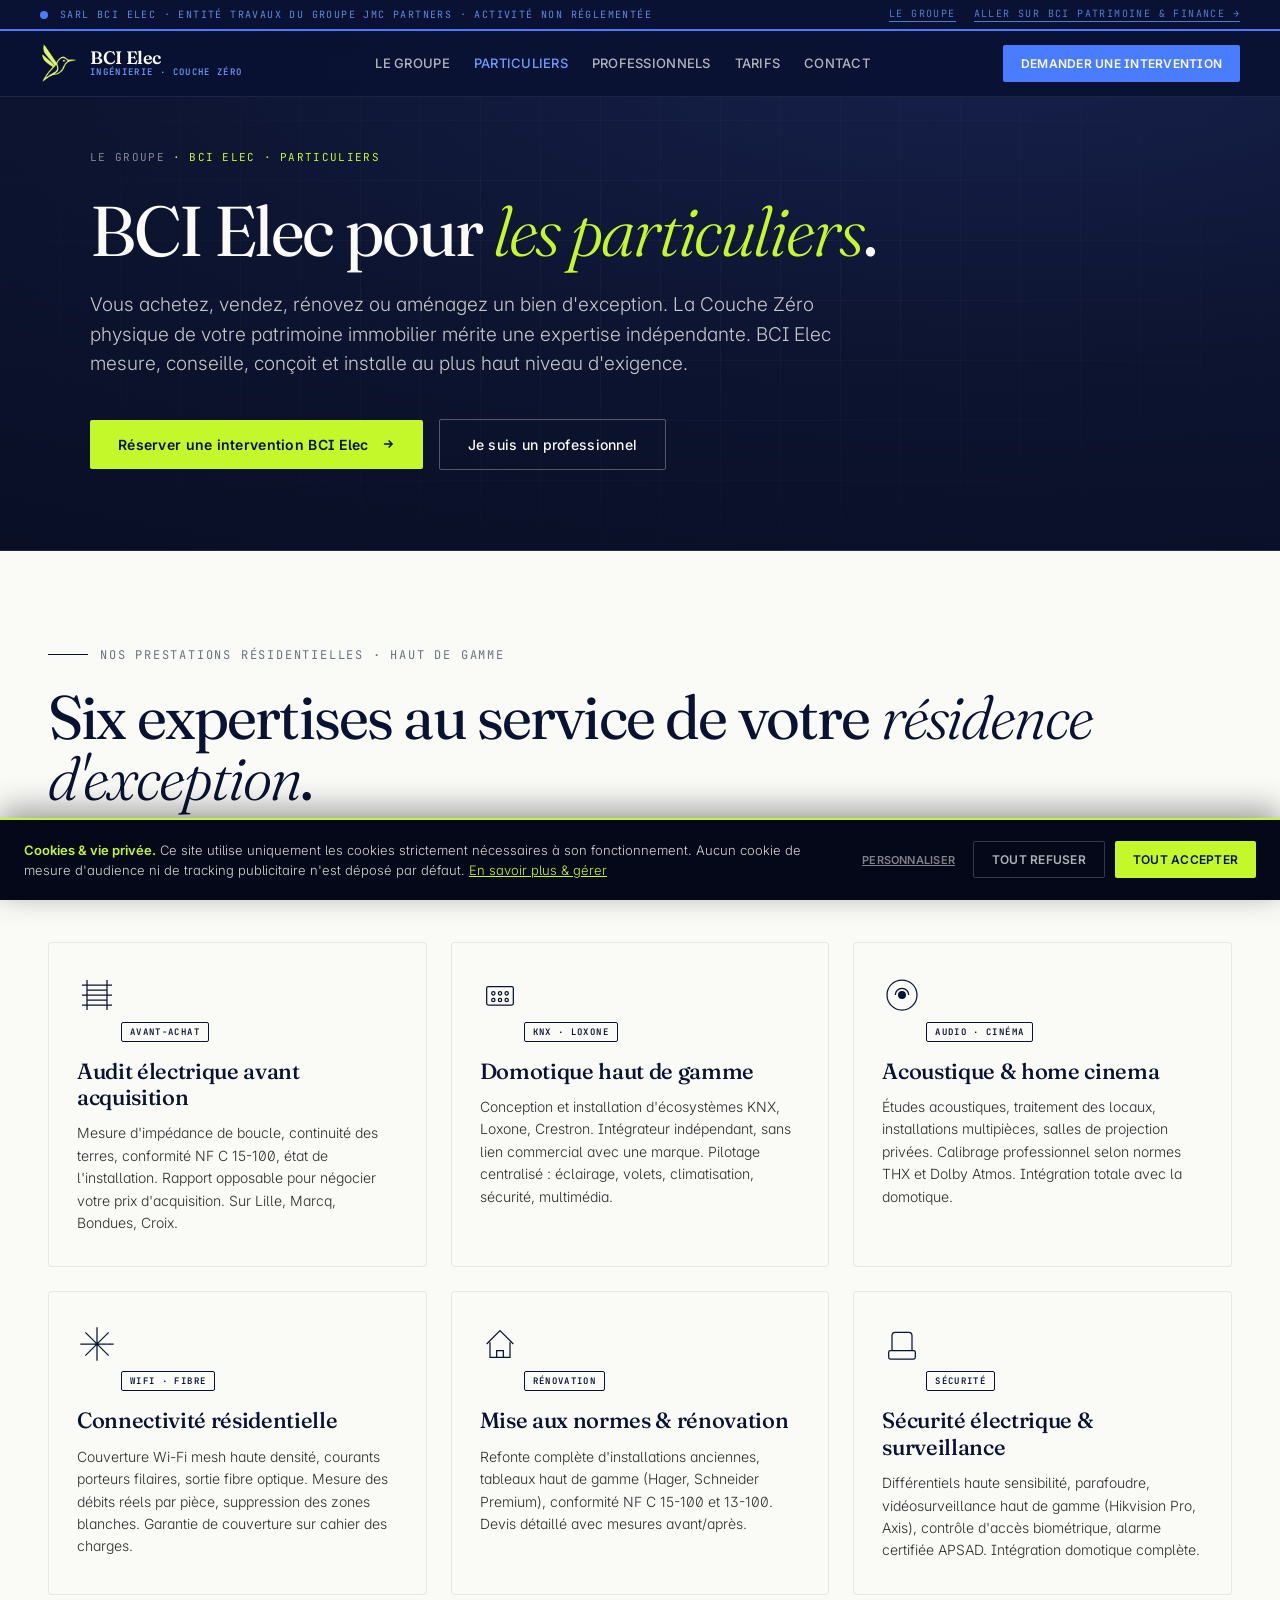
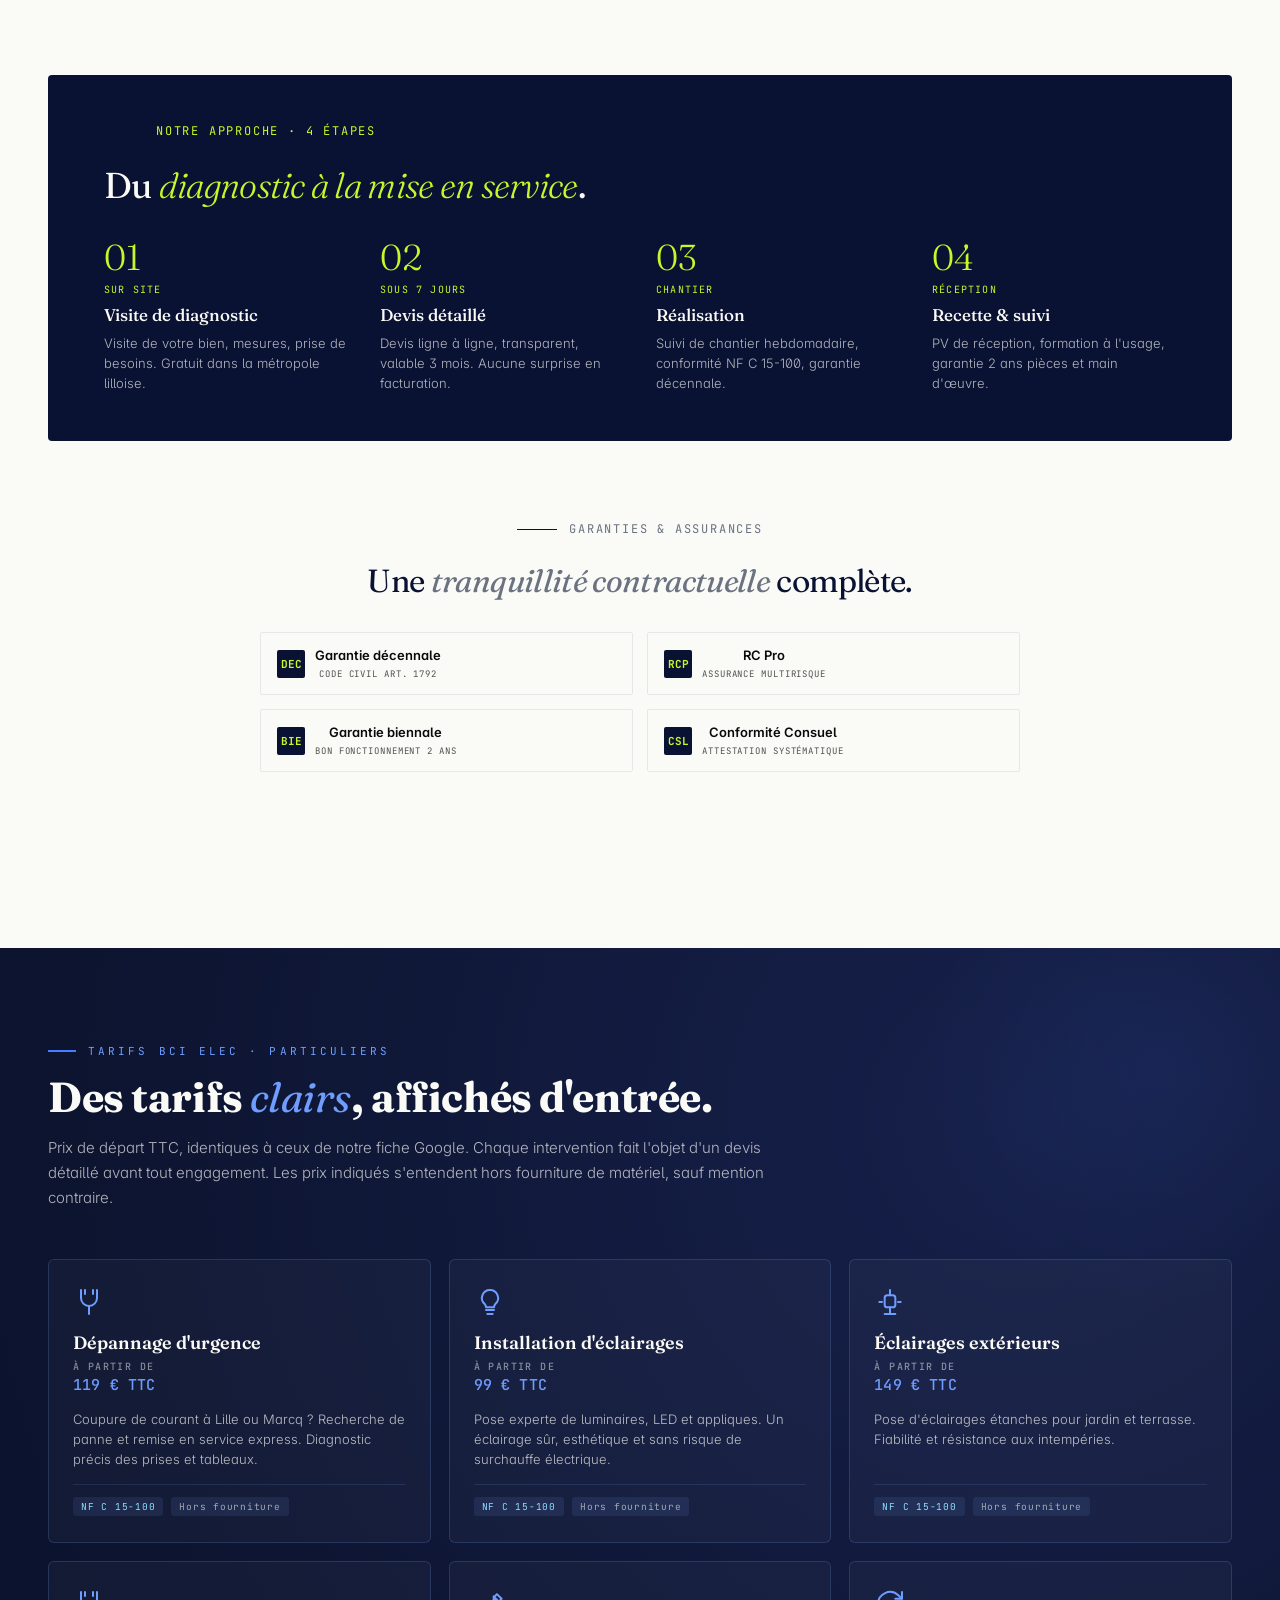
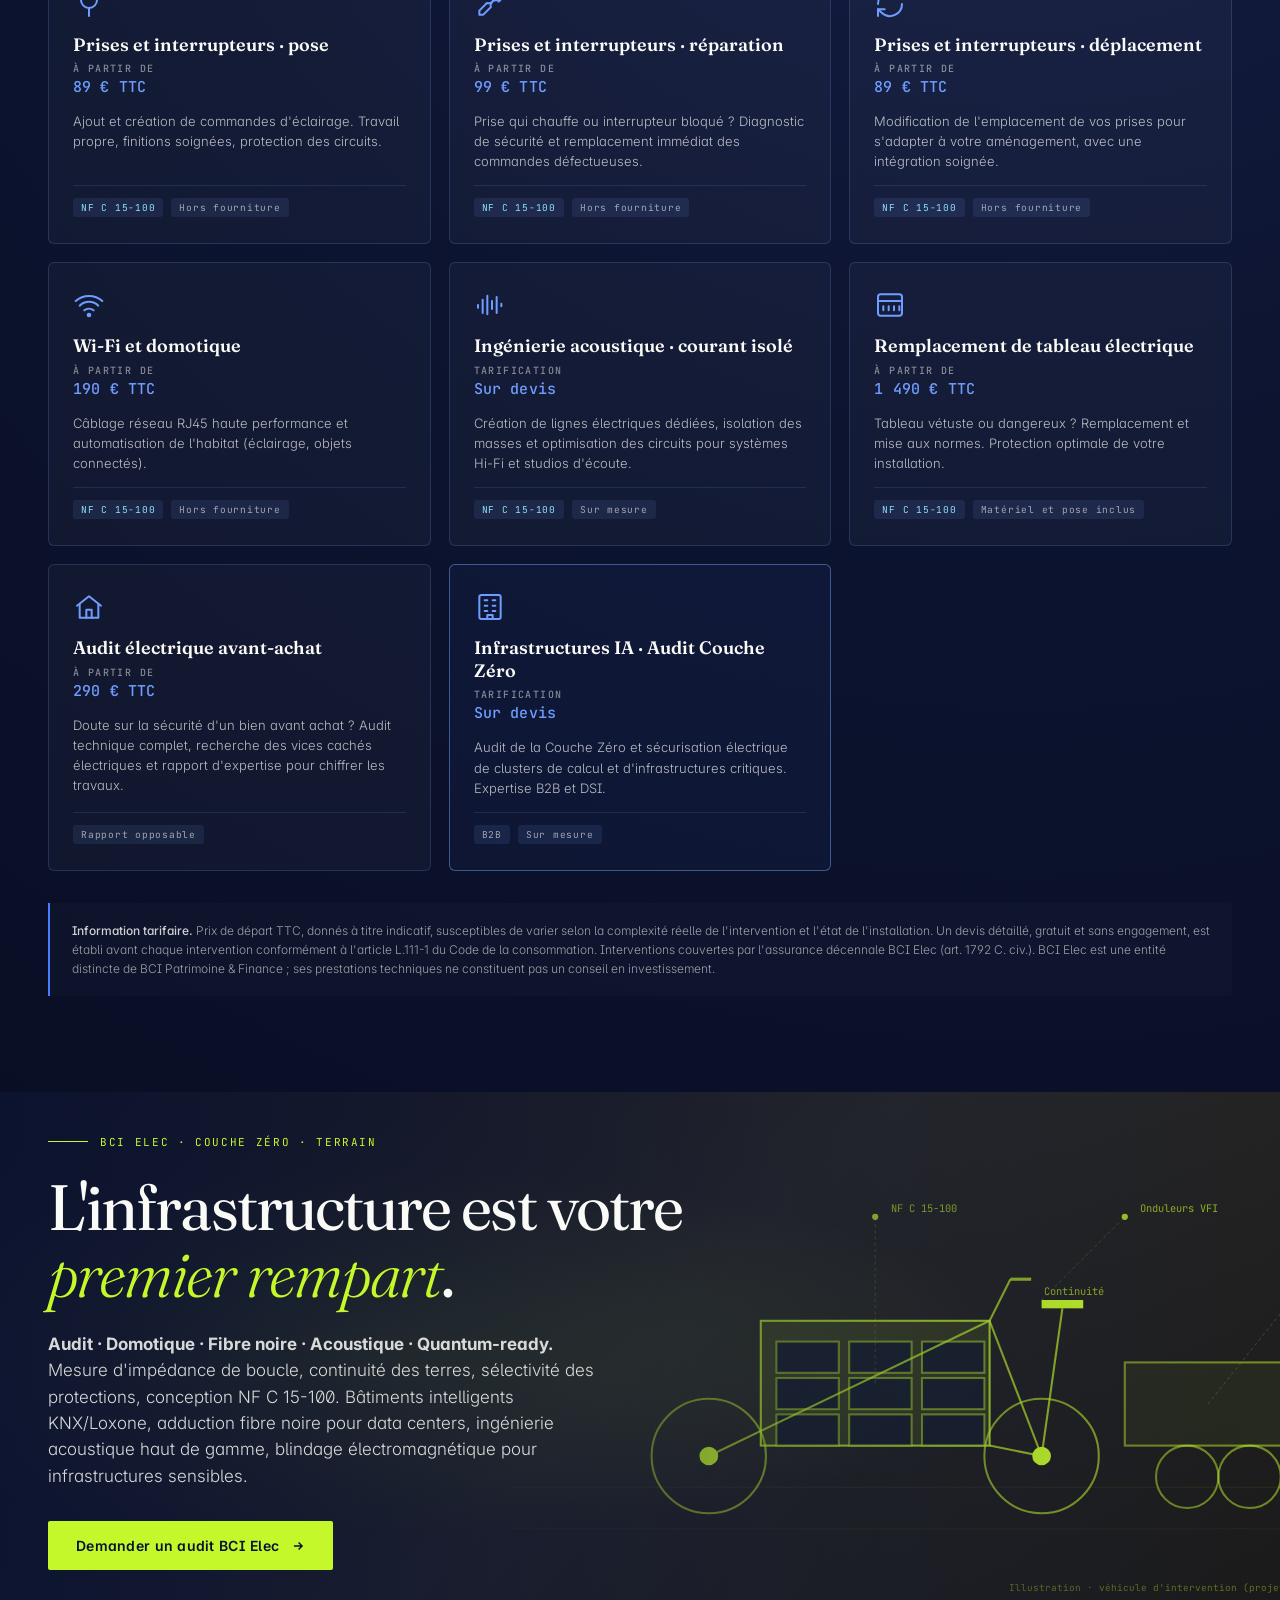
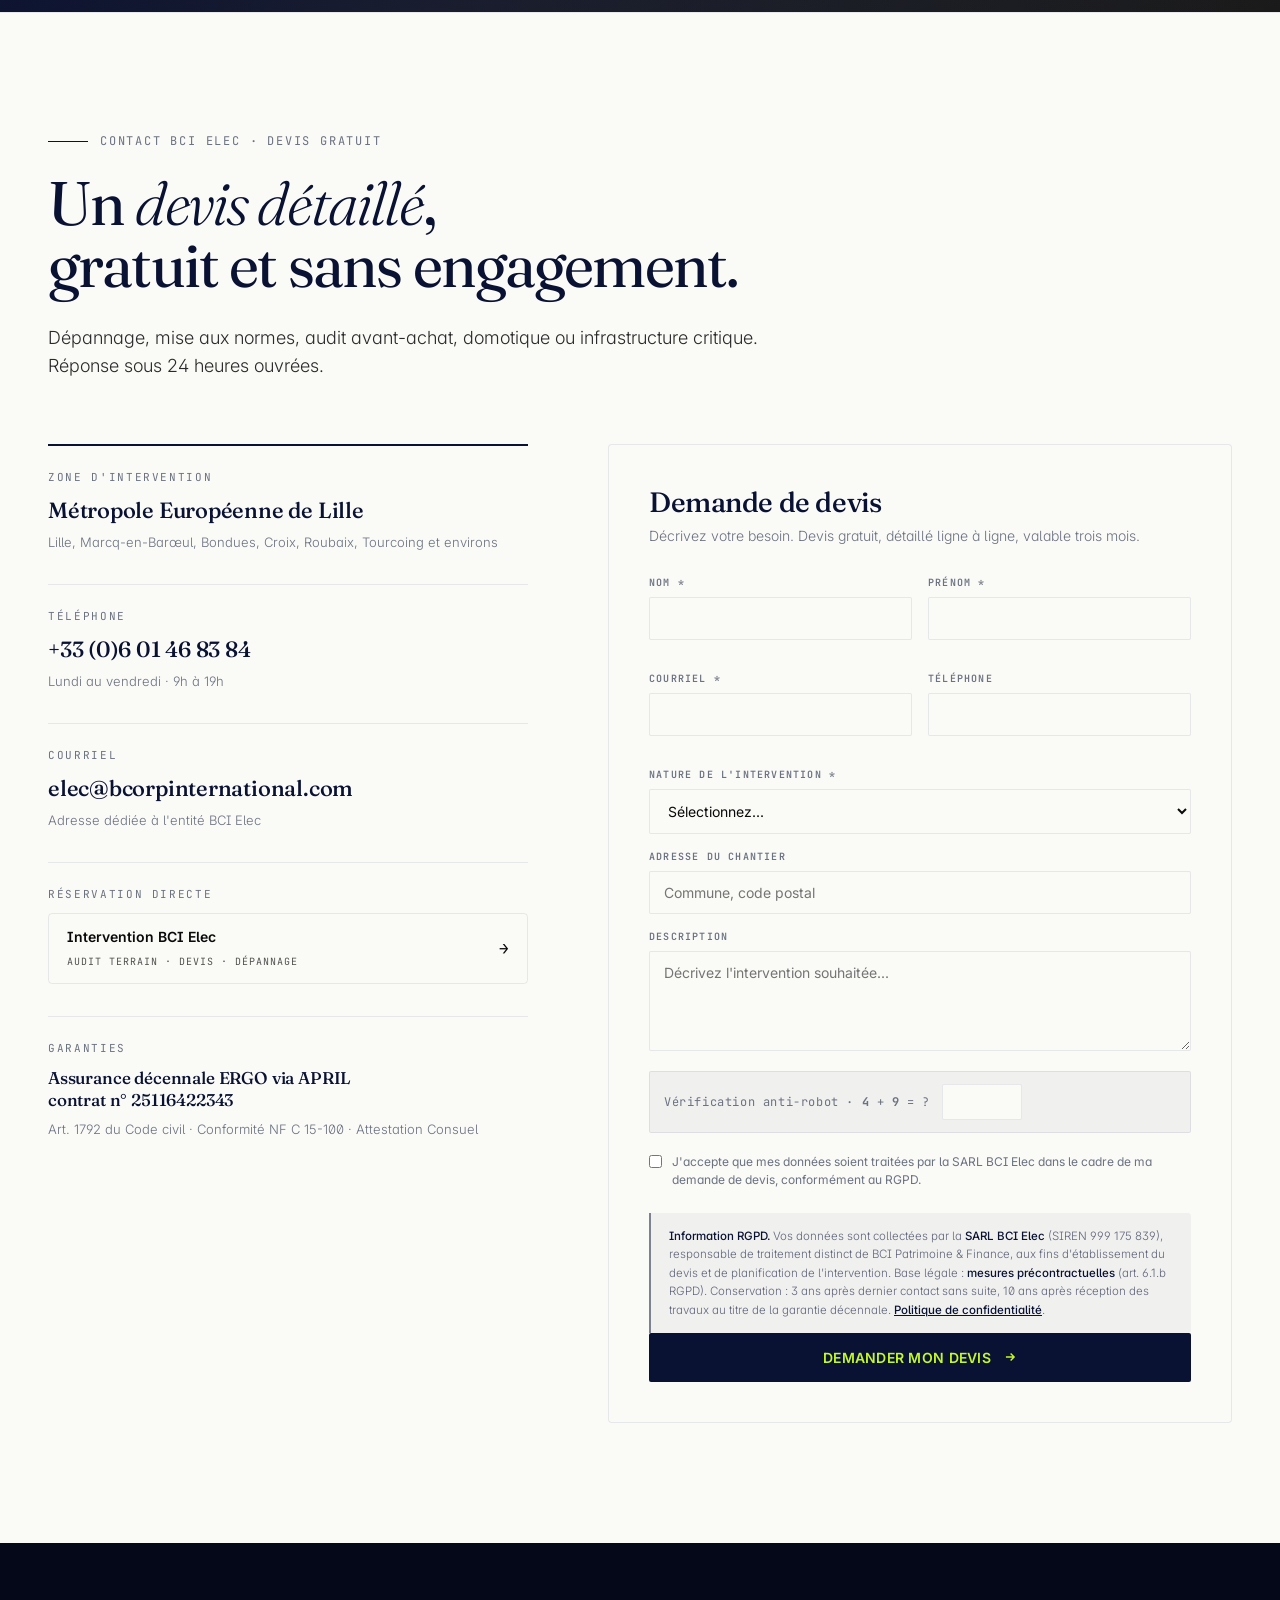
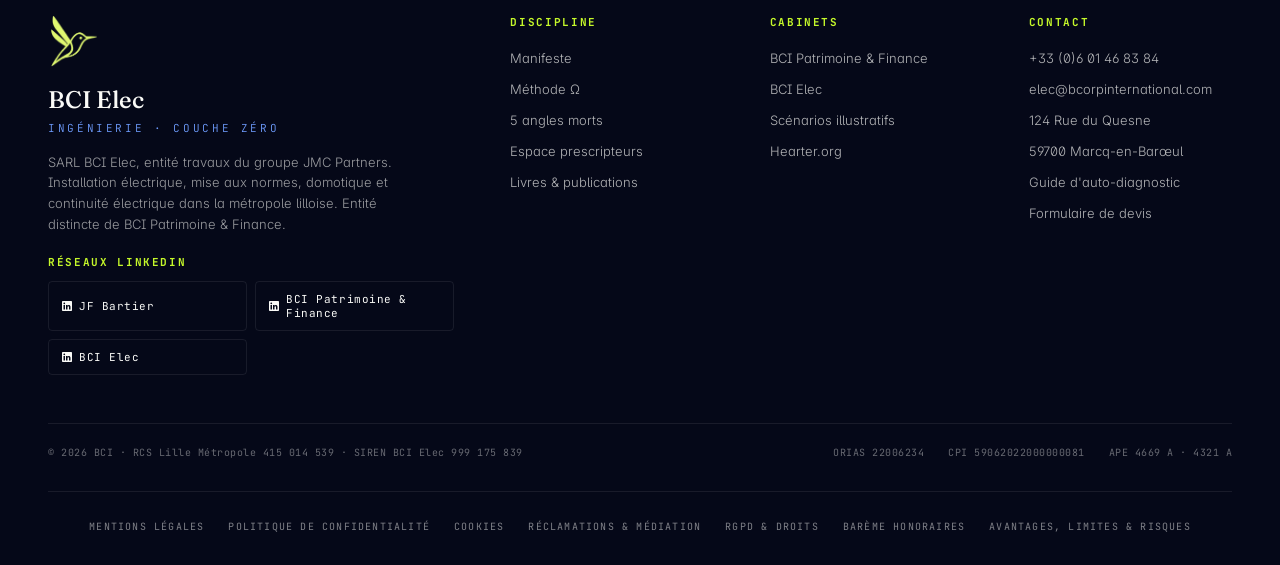
==== elec.html @ 25b09a6f "Add files via upload" ====
<!DOCTYPE html>
<html lang="fr">
<head>
<meta charset="UTF-8">
<meta name="viewport" content="width=device-width, initial-scale=1.0">
<title>BCI Elec · Électricien Lille et métropole — Audit, mise aux normes, domotique</title>
<meta name="description" content="BCI Elec, travaux d'installation électrique dans la métropole lilloise. Dépannage, mise aux normes NF C 15-100, audit avant-achat, domotique, fibre et continuité électrique. Devis gratuit, assurance décennale.">
<meta name="keywords" content="électricien Lille, électricien Marcq-en-Barœul, mise aux normes NF C 15-100, dépannage électrique, domotique KNX, audit électrique avant achat, tableau électrique">
<meta name="author" content="Jean François Bartier">
<meta name="robots" content="index, follow, max-snippet:-1, max-image-preview:large">
<meta name="geo.region" content="FR-HDF">
<meta name="geo.placename" content="Marcq-en-Barœul">
<meta name="geo.position" content="50.6669;3.0931">
<meta name="ICBM" content="50.6669, 3.0931">
<link rel="canonical" href="https://bcorpinternational.com/elec.html">
<meta property="og:type" content="website">
<meta property="og:locale" content="fr_FR">
<meta property="og:title" content="BCI Elec · Électricien Lille et métropole — Audit, mise aux normes, domotique">
<meta property="og:description" content="BCI Elec, travaux d'installation électrique dans la métropole lilloise. Dépannage, mise aux normes NF C 15-100, audit avant-achat, domotique, fibre et continuité électrique. Devis gratuit, assurance décennale.">
<meta property="og:url" content="https://bcorpinternational.com/elec.html">
<meta name="twitter:card" content="summary_large_image">
<meta name="twitter:title" content="BCI Elec · Électricien Lille et métropole — Audit, mise aux normes, domotique">
<meta name="twitter:description" content="BCI Elec, travaux d'installation électrique dans la métropole lilloise. Dépannage, mise aux normes NF C 15-100, audit avant-achat, domotique, fibre et continuité électrique. Devis gratuit, assurance décennale.">
<link rel="preconnect" href="https://fonts.googleapis.com">
<link rel="preconnect" href="https://fonts.gstatic.com" crossorigin>
<link href="https://fonts.googleapis.com/css2?family=Fraunces:opsz,wght@9..144,300;9..144,400;9..144,500;9..144,600;9..144,700;9..144,900&family=JetBrains+Mono:wght@400;500;700&family=Inter:wght@300;400;500;600;700&family=Caveat:wght@400;500;600&display=swap" rel="stylesheet">
<script type="application/ld+json">
{
  "@context": "https://schema.org",
  "@graph": [
    {
      "@type": "Electrician",
      "@id": "https://bcorpinternational.com/elec.html#organization",
      "name": "BCI Elec",
      "legalName": "BCI Elec",
      "alternateName": "BCI Elec · Ingénierie de la Couche Zéro",
      "url": "https://bcorpinternational.com/elec.html",
      "description": "Travaux d'installation électrique et ingénierie de la Couche Zéro dans la métropole lilloise. Audit Layer-0 des infrastructures physiques et électriques, mise aux normes NF C 15-100, domotique, fibre, acoustique et sécurisation des infrastructures critiques. Entité non réglementée au sens du code monétaire et financier, distincte de BCI Patrimoine & Finance.",
      "address": {
        "@type": "PostalAddress",
        "streetAddress": "124 Rue du Quesne",
        "addressLocality": "Marcq-en-Barœul",
        "postalCode": "59700",
        "addressRegion": "Hauts-de-France",
        "addressCountry": "FR"
      },
      "geo": {
        "@type": "GeoCoordinates",
        "latitude": 50.6669,
        "longitude": 3.0931
      },
      "telephone": "+33601468384",
      "email": "elec@bcorpinternational.com",
      "priceRange": "€€",
      "areaServed": {
        "@type": "AdministrativeArea",
        "name": "Lille Métropole"
      },
      "parentOrganization": {
        "@id": "https://bcorpinternational.com/#jmcpartners"
      },
      "founder": {
        "@type": "Person",
        "@id": "https://bcorpinternational.com/#person",
        "name": "Jean François Bartier",
        "url": "https://bcorpinternational.com/patrimoine.html"
      },
      "knowsAbout": [
        "Audit Layer-0 et Couche Zéro",
        "Sécurisation des infrastructures critiques",
        "Audit électrique avant acquisition",
        "Mise aux normes NF C 15-100",
        "Remplacement de tableau électrique",
        "Domotique KNX et Loxone",
        "Câblage réseau et fibre optique",
        "Ingénierie acoustique et courant isolé",
        "Continuité électrique et onduleurs",
        "Infrastructures de calcul et charges critiques"
      ],
      "identifier": [
        {
          "@type": "PropertyValue",
          "propertyID": "SIREN",
          "value": "999 175 839"
        },
        {
          "@type": "PropertyValue",
          "propertyID": "SIRET",
          "value": "999 175 839 00011"
        },
        {
          "@type": "PropertyValue",
          "propertyID": "APE",
          "value": "4321A"
        }
      ],
      "makesOffer": [
        {
          "@type": "Offer",
          "name": "Dépannage d'urgence",
          "description": "Recherche de panne et remise en service. Diagnostic des prises et tableaux.",
          "priceSpecification": {
            "@type": "PriceSpecification",
            "minPrice": 119,
            "priceCurrency": "EUR",
            "valueAddedTaxIncluded": true
          },
          "availableAtOrFrom": {
            "@id": "https://bcorpinternational.com/elec.html#organization"
          }
        },
        {
          "@type": "Offer",
          "name": "Installation d'éclairages",
          "description": "Pose de luminaires, LED et appliques.",
          "priceSpecification": {
            "@type": "PriceSpecification",
            "minPrice": 99,
            "priceCurrency": "EUR",
            "valueAddedTaxIncluded": true
          },
          "availableAtOrFrom": {
            "@id": "https://bcorpinternational.com/elec.html#organization"
          }
        },
        {
          "@type": "Offer",
          "name": "Éclairages extérieurs",
          "description": "Pose d'éclairages étanches pour jardin et terrasse.",
          "priceSpecification": {
            "@type": "PriceSpecification",
            "minPrice": 149,
            "priceCurrency": "EUR",
            "valueAddedTaxIncluded": true
          },
          "availableAtOrFrom": {
            "@id": "https://bcorpinternational.com/elec.html#organization"
          }
        },
        {
          "@type": "Offer",
          "name": "Prises et interrupteurs · pose",
          "description": "Ajout et création de commandes d'éclairage.",
          "priceSpecification": {
            "@type": "PriceSpecification",
            "minPrice": 89,
            "priceCurrency": "EUR",
            "valueAddedTaxIncluded": true
          },
          "availableAtOrFrom": {
            "@id": "https://bcorpinternational.com/elec.html#organization"
          }
        },
        {
          "@type": "Offer",
          "name": "Prises et interrupteurs · réparation",
          "description": "Diagnostic de sécurité et remplacement des commandes défectueuses.",
          "priceSpecification": {
            "@type": "PriceSpecification",
            "minPrice": 99,
            "priceCurrency": "EUR",
            "valueAddedTaxIncluded": true
          },
          "availableAtOrFrom": {
            "@id": "https://bcorpinternational.com/elec.html#organization"
          }
        },
        {
          "@type": "Offer",
          "name": "Prises et interrupteurs · déplacement",
          "description": "Modification de l'emplacement des prises.",
          "priceSpecification": {
            "@type": "PriceSpecification",
            "minPrice": 89,
            "priceCurrency": "EUR",
            "valueAddedTaxIncluded": true
          },
          "availableAtOrFrom": {
            "@id": "https://bcorpinternational.com/elec.html#organization"
          }
        },
        {
          "@type": "Offer",
          "name": "Wi-Fi et domotique",
          "description": "Câblage réseau RJ45 et automatisation de l'habitat.",
          "priceSpecification": {
            "@type": "PriceSpecification",
            "minPrice": 190,
            "priceCurrency": "EUR",
            "valueAddedTaxIncluded": true
          },
          "availableAtOrFrom": {
            "@id": "https://bcorpinternational.com/elec.html#organization"
          }
        },
        {
          "@type": "Offer",
          "name": "Remplacement de tableau électrique",
          "description": "Remplacement et mise aux normes NF C 15-100. Matériel et pose inclus.",
          "priceSpecification": {
            "@type": "PriceSpecification",
            "minPrice": 1490,
            "priceCurrency": "EUR",
            "valueAddedTaxIncluded": true
          },
          "availableAtOrFrom": {
            "@id": "https://bcorpinternational.com/elec.html#organization"
          }
        },
        {
          "@type": "Offer",
          "name": "Audit électrique avant-achat",
          "description": "Audit technique complet et rapport d'expertise chiffrant les travaux.",
          "priceSpecification": {
            "@type": "PriceSpecification",
            "minPrice": 290,
            "priceCurrency": "EUR",
            "valueAddedTaxIncluded": true
          },
          "availableAtOrFrom": {
            "@id": "https://bcorpinternational.com/elec.html#organization"
          }
        }
      ],
      "openingHoursSpecification": {
        "@type": "OpeningHoursSpecification",
        "dayOfWeek": [
          "Monday",
          "Tuesday",
          "Wednesday",
          "Thursday",
          "Friday"
        ],
        "opens": "09:00",
        "closes": "19:00"
      }
    },
    {
      "@type": "Organization",
      "@id": "https://bcorpinternational.com/#jmcpartners",
      "name": "JMC Partners",
      "legalName": "SARL JMC Partners",
      "url": "https://bcorpinternational.com/",
      "address": {
        "@type": "PostalAddress",
        "streetAddress": "124 Rue du Quesne",
        "addressLocality": "Marcq-en-Barœul",
        "postalCode": "59700",
        "addressRegion": "Hauts-de-France",
        "addressCountry": "FR"
      },
      "description": "Société holding réunissant deux entités opérationnelles juridiquement distinctes.",
      "subOrganization": [
        {
          "@id": "https://bcorpinternational.com/patrimoine.html#organization"
        },
        {
          "@id": "https://bcorpinternational.com/elec.html#organization"
        }
      ]
    }
  ]
}
</script>


<link rel="icon" type="image/png" sizes="32x32" href="[data-uri]">
<link rel="apple-touch-icon" sizes="180x180" href="[data-uri]">
<meta name="theme-color" content="#0A1233">

<link rel="stylesheet" href="bci.css">
</head>
<body>
<svg width="0" height="0" style="position: absolute;">
  <defs>
    <!-- Logo BCI · Colibri (image officielle JF Bartier embarquée) -->
    <!-- Filtres SVG pour colorier le logo dans les SVG embarqués -->
    <filter id="filterAcid" x="0%" y="0%" width="100%" height="100%">
      <feColorMatrix type="matrix" values="0 0 0 0 0.773  0 0 0 0 0.973  0 0 0 0 0.165  0 0 0 1 0"/>
    </filter>
    <filter id="filterNight" x="0%" y="0%" width="100%" height="100%">
      <feColorMatrix type="matrix" values="0 0 0 0 0.039  0 0 0 0 0.071  0 0 0 0 0.200  0 0 0 1 0"/>
    </filter>
    <filter id="filterBone" x="0%" y="0%" width="100%" height="100%">
      <feColorMatrix type="matrix" values="0 0 0 0 0.980  0 0 0 0 0.980  0 0 0 0 0.969  0 0 0 1 0"/>
    </filter>
    <!-- Symbol acid green (par défaut) -->
    <symbol id="colibri" viewBox="0 0 200 217" preserveAspectRatio="xMidYMid meet">
      <image href="[data-uri]" width="200" height="217" filter="url(#filterAcid)"/>
    </symbol>
    <!-- Symbol night blue (pour fonds clairs) -->
    <symbol id="colibri-night" viewBox="0 0 200 217" preserveAspectRatio="xMidYMid meet">
      <image href="[data-uri]" width="200" height="217" filter="url(#filterNight)"/>
    </symbol>

    <!-- Stylized portrait silhouette JFB -->
    <symbol id="jfb-silhouette" viewBox="0 0 400 500">
      <defs>
        <linearGradient id="silhGrad" x1="0%" y1="0%" x2="0%" y2="100%">
          <stop offset="0%" stop-color="#15205a"/>
          <stop offset="100%" stop-color="#0A1233"/>
        </linearGradient>
        <linearGradient id="suitGrad" x1="0%" y1="0%" x2="0%" y2="100%">
          <stop offset="0%" stop-color="#1f2855"/>
          <stop offset="100%" stop-color="#0A1233"/>
        </linearGradient>
        <radialGradient id="lightGrad" cx="40%" cy="25%">
          <stop offset="0%" stop-color="#C5F82A" stop-opacity="0.25"/>
          <stop offset="60%" stop-color="#C5F82A" stop-opacity="0.05"/>
          <stop offset="100%" stop-color="#C5F82A" stop-opacity="0"/>
        </radialGradient>
      </defs>

      <!-- Background dark -->
      <rect width="400" height="500" fill="url(#silhGrad)"/>

      <!-- Soft light from upper left -->
      <ellipse cx="160" cy="120" rx="200" ry="180" fill="url(#lightGrad)"/>

      <!-- Subtle grid lines -->
      <g stroke="#C5F82A" stroke-opacity="0.04" stroke-width="0.5">
        <line x1="0" y1="100" x2="400" y2="100"/>
        <line x1="0" y1="200" x2="400" y2="200"/>
        <line x1="0" y1="300" x2="400" y2="300"/>
        <line x1="0" y1="400" x2="400" y2="400"/>
        <line x1="100" y1="0" x2="100" y2="500"/>
        <line x1="200" y1="0" x2="200" y2="500"/>
        <line x1="300" y1="0" x2="300" y2="500"/>
      </g>

      <!-- Shoulder / jacket silhouette (suit) -->
      <path d="M 60 500 L 80 350 Q 110 310 160 305 L 160 280 Q 180 295 200 295 Q 220 295 240 280 L 240 305 Q 290 310 320 350 L 340 500 Z" fill="url(#suitGrad)"/>

      <!-- Collar/lapels detail -->
      <path d="M 160 305 L 180 380 L 200 365 L 220 380 L 240 305 L 230 305 L 215 360 L 200 350 L 185 360 L 170 305 Z" fill="#0a0a0a" opacity="0.4"/>

      <!-- Shirt collar (lighter) -->
      <path d="M 175 290 L 200 305 L 225 290 L 220 280 L 200 290 L 180 280 Z" fill="#2a3568"/>

      <!-- Head silhouette - profile 3/4 -->
      <ellipse cx="200" cy="195" rx="62" ry="80" fill="#1a2455"/>

      <!-- Face highlights (suggesting features without being literal) -->
      <path d="M 165 180 Q 175 175 200 180 Q 220 175 235 180" fill="none" stroke="#C5F82A" stroke-opacity="0.15" stroke-width="0.5"/>
      <ellipse cx="195" cy="195" rx="50" ry="65" fill="#1f2a5e" opacity="0.5"/>

      <!-- Hair top (short, professional) -->
      <path d="M 145 155 Q 165 130 200 130 Q 235 130 255 155 Q 250 145 240 140 Q 220 132 200 134 Q 180 132 160 140 Q 150 145 145 155 Z" fill="#15205a"/>

      <!-- Subtle eye line -->
      <line x1="178" y1="195" x2="188" y2="195" stroke="#C5F82A" stroke-opacity="0.2" stroke-width="0.8"/>
      <line x1="212" y1="195" x2="222" y2="195" stroke="#C5F82A" stroke-opacity="0.2" stroke-width="0.8"/>

      <!-- Light edge on the silhouette (right side accent) -->
      <path d="M 262 175 Q 265 200 258 235 Q 252 265 245 285" fill="none" stroke="#C5F82A" stroke-opacity="0.25" stroke-width="1.5"/>
      <path d="M 320 360 Q 325 380 330 420 Q 333 460 338 495" fill="none" stroke="#C5F82A" stroke-opacity="0.15" stroke-width="1"/>

      <!-- Light edge under jaw -->
      <path d="M 175 260 Q 200 280 225 260" fill="none" stroke="#C5F82A" stroke-opacity="0.18" stroke-width="0.8"/>

      <!-- JFB monogram (subtle, bottom right) -->
      <text x="320" y="460" font-family="Caveat" font-size="32" fill="#C5F82A" fill-opacity="0.5" text-anchor="middle">JFB</text>
    </symbol>
  </defs>
</svg>

<div class="entity-topbar bar-elec">
  <span class="dot"></span>
  <span class="etb-name">SARL BCI Elec · entité travaux du groupe JMC Partners · activité non réglementée</span>
  <span class="etb-links">
    <a href="index.html">Le groupe</a>
    <a href="patrimoine.html">Aller sur BCI Patrimoine &amp; Finance →</a>
  </span>
</div><nav class="nav nav-elec">
  <a class="nav-logo" href="elec.html">
    <svg class="colibri-svg" style="color: var(--acid);"><use href="#colibri"/></svg>
    <span class="nav-logo-text">
      <strong>BCI Elec</strong>
      <small class="sub-elec">Ingénierie · Couche Zéro</small>
    </span>
  </a>
  <div class="nav-links">
    <a class="nav-link" href="index.html">Le groupe</a>
    <button class="nav-link active" id="nav-elec-part" onclick="showPage('elec-part')">Particuliers</button>
    <button class="nav-link" id="nav-elec-pro" onclick="showPage('elec-pro')">Professionnels</button>
    <button class="nav-link" onclick="scrollToSection('elec-tarifs')">Tarifs</button>
    <button class="nav-link" onclick="scrollToSection('contact-elec')">Contact</button>
  </div>
  <a class="nav-cta" href="https://calendly.com/bci-elec/intervention" target="_blank" rel="noopener" style="text-decoration:none;">Demander une intervention</a>
</nav><div class="page active" id="page-elec-part">
  <section class="subpage-hero">
    <div class="subpage-hero-wrap">
      <div class="subpage-breadcrumb">
        <a href="index.html">Le groupe</a> · <span>BCI Elec</span> · <span style="color: var(--acid);">Particuliers</span>
      </div>
      <h1 class="subpage-title">BCI Elec pour <em>les particuliers</em>.</h1>
      <p class="subpage-intro">
        Vous achetez, vendez, rénovez ou aménagez un bien d'exception. La Couche Zéro physique de votre patrimoine immobilier mérite une expertise indépendante. BCI Elec mesure, conseille, conçoit et installe au plus haut niveau d'exigence.
      </p>
      <div class="hero-cta-group">
        <a href="https://calendly.com/bci-elec/intervention" target="_blank" class="btn-primary" style="text-decoration: none;">
          Réserver une intervention BCI Elec
          <svg width="14" height="14" viewBox="0 0 24 24" fill="none" stroke="currentColor" stroke-width="2.5"><path d="M5 12h14M13 6l6 6-6 6"/></svg>
        </a>
        <button class="btn-secondary" onclick="showPage('elec-pro')">Je suis un professionnel</button>
      </div>
    </div>
  </section>

  <section class="subpage-body">
    <div class="subpage-section">
      <div class="section-eyebrow">Nos prestations résidentielles · Haut de gamme</div>
      <h2 class="section-title" style="color: var(--night);">Six expertises au service de votre <em>résidence d'exception</em>.</h2>
      <p style="font-size: 17px; line-height: 1.65; max-width: 760px; color: #2a2a2a; font-weight: 300;">Le résidentiel haut de gamme ne tolère pas l'à-peu-près. Tout commence par une mesure rigoureuse et une conception sur mesure, jamais par un catalogue de fournisseur.</p>

      <div class="subpage-services-grid">
        <div class="service-card">
          <svg class="service-card-icon" viewBox="0 0 48 48" fill="none" stroke="currentColor" stroke-width="1.5"><path d="M12 6v36M36 6v36M12 18h24M12 30h24M6 12h36M6 24h36M6 36h36"/></svg>
          <span class="service-card-tag">Avant-achat</span>
          <h3 class="service-card-title">Audit électrique avant acquisition</h3>
          <p class="service-card-desc">Mesure d'impédance de boucle, continuité des terres, conformité NF C 15-100, état de l'installation. Rapport opposable pour négocier votre prix d'acquisition. Sur Lille, Marcq, Bondues, Croix.</p>
        </div>

        <div class="service-card">
          <svg class="service-card-icon" viewBox="0 0 48 48" fill="none" stroke="currentColor" stroke-width="1.5"><rect x="8" y="14" width="32" height="22" rx="2"/><circle cx="16" cy="22" r="2"/><circle cx="24" cy="22" r="2"/><circle cx="32" cy="22" r="2"/><circle cx="16" cy="30" r="2"/><circle cx="24" cy="30" r="2"/><circle cx="32" cy="30" r="2"/></svg>
          <span class="service-card-tag">KNX · Loxone</span>
          <h3 class="service-card-title">Domotique haut de gamme</h3>
          <p class="service-card-desc">Conception et installation d'écosystèmes KNX, Loxone, Crestron. Intégrateur indépendant, sans lien commercial avec une marque. Pilotage centralisé : éclairage, volets, climatisation, sécurité, multimédia.</p>
        </div>

        <div class="service-card">
          <svg class="service-card-icon" viewBox="0 0 48 48" fill="none" stroke="currentColor" stroke-width="1.5"><circle cx="24" cy="24" r="18"/><path d="M16 24a8 8 0 0 1 16 0"/><circle cx="24" cy="24" r="4" fill="currentColor"/></svg>
          <span class="service-card-tag">Audio · Cinéma</span>
          <h3 class="service-card-title">Acoustique &amp; home cinema</h3>
          <p class="service-card-desc">Études acoustiques, traitement des locaux, installations multipièces, salles de projection privées. Calibrage professionnel selon normes THX et Dolby Atmos. Intégration totale avec la domotique.</p>
        </div>

        <div class="service-card">
          <svg class="service-card-icon" viewBox="0 0 48 48" fill="none" stroke="currentColor" stroke-width="1.5"><path d="M24 4v40M4 24h40M10 10l28 28M38 10L10 38"/></svg>
          <span class="service-card-tag">Wifi · Fibre</span>
          <h3 class="service-card-title">Connectivité résidentielle</h3>
          <p class="service-card-desc">Couverture Wi-Fi mesh haute densité, courants porteurs filaires, sortie fibre optique. Mesure des débits réels par pièce, suppression des zones blanches. Garantie de couverture sur cahier des charges.</p>
        </div>

        <div class="service-card">
          <svg class="service-card-icon" viewBox="0 0 48 48" fill="none" stroke="currentColor" stroke-width="1.5"><path d="M8 24l16-16 16 16M12 22v18h24V22"/><path d="M20 40v-8h8v8"/></svg>
          <span class="service-card-tag">Rénovation</span>
          <h3 class="service-card-title">Mise aux normes &amp; rénovation</h3>
          <p class="service-card-desc">Refonte complète d'installations anciennes, tableaux haut de gamme (Hager, Schneider Premium), conformité NF C 15-100 et 13-100. Devis détaillé avec mesures avant/après.</p>
        </div>

        <div class="service-card">
          <svg class="service-card-icon" viewBox="0 0 48 48" fill="none" stroke="currentColor" stroke-width="1.5"><path d="M12 32V14a4 4 0 0 1 4-4h16a4 4 0 0 1 4 4v18"/><rect x="8" y="32" width="32" height="10" rx="2"/></svg>
          <span class="service-card-tag">Sécurité</span>
          <h3 class="service-card-title">Sécurité électrique &amp; surveillance</h3>
          <p class="service-card-desc">Différentiels haute sensibilité, parafoudre, vidéosurveillance haut de gamme (Hikvision Pro, Axis), contrôle d'accès biométrique, alarme certifiée APSAD. Intégration domotique complète.</p>
        </div>
      </div>
    </div>

    <div class="subpage-section">
      <div style="background: var(--night); color: var(--bone); padding: 48px 56px; border-radius: 4px;">
        <div class="section-eyebrow" style="color: var(--acid);">Notre approche · 4 étapes</div>
        <h2 style="font-family: var(--font-display); font-size: 36px; font-weight: 400; margin: 20px 0 32px; color: var(--bone); letter-spacing: -0.02em;">Du <em style="color: var(--acid); font-weight: 300;">diagnostic à la mise en service</em>.</h2>
        <div style="display: grid; grid-template-columns: repeat(4, 1fr); gap: 32px;">
          <div>
            <div style="font-family: var(--font-display); font-size: 36px; color: var(--acid); font-weight: 300; line-height: 1;">01</div>
            <div style="font-family: var(--font-mono); font-size: 10px; letter-spacing: 0.12em; color: var(--acid); margin: 8px 0; text-transform: uppercase;">Sur site</div>
            <h4 style="font-family: var(--font-display); font-size: 17px; margin-bottom: 8px; font-weight: 500;">Visite de diagnostic</h4>
            <p style="font-size: 13px; line-height: 1.55; color: rgba(250,250,247,0.7); font-weight: 300;">Visite de votre bien, mesures, prise de besoins. Gratuit dans la métropole lilloise.</p>
          </div>
          <div>
            <div style="font-family: var(--font-display); font-size: 36px; color: var(--acid); font-weight: 300; line-height: 1;">02</div>
            <div style="font-family: var(--font-mono); font-size: 10px; letter-spacing: 0.12em; color: var(--acid); margin: 8px 0; text-transform: uppercase;">Sous 7 jours</div>
            <h4 style="font-family: var(--font-display); font-size: 17px; margin-bottom: 8px; font-weight: 500;">Devis détaillé</h4>
            <p style="font-size: 13px; line-height: 1.55; color: rgba(250,250,247,0.7); font-weight: 300;">Devis ligne à ligne, transparent, valable 3 mois. Aucune surprise en facturation.</p>
          </div>
          <div>
            <div style="font-family: var(--font-display); font-size: 36px; color: var(--acid); font-weight: 300; line-height: 1;">03</div>
            <div style="font-family: var(--font-mono); font-size: 10px; letter-spacing: 0.12em; color: var(--acid); margin: 8px 0; text-transform: uppercase;">Chantier</div>
            <h4 style="font-family: var(--font-display); font-size: 17px; margin-bottom: 8px; font-weight: 500;">Réalisation</h4>
            <p style="font-size: 13px; line-height: 1.55; color: rgba(250,250,247,0.7); font-weight: 300;">Suivi de chantier hebdomadaire, conformité NF C 15-100, garantie décennale.</p>
          </div>
          <div>
            <div style="font-family: var(--font-display); font-size: 36px; color: var(--acid); font-weight: 300; line-height: 1;">04</div>
            <div style="font-family: var(--font-mono); font-size: 10px; letter-spacing: 0.12em; color: var(--acid); margin: 8px 0; text-transform: uppercase;">Réception</div>
            <h4 style="font-family: var(--font-display); font-size: 17px; margin-bottom: 8px; font-weight: 500;">Recette &amp; suivi</h4>
            <p style="font-size: 13px; line-height: 1.55; color: rgba(250,250,247,0.7); font-weight: 300;">PV de réception, formation à l'usage, garantie 2 ans pièces et main d'œuvre.</p>
          </div>
        </div>
      </div>
    </div>

    <div class="subpage-section" style="text-align: center; max-width: 760px;">
      <div class="section-eyebrow" style="justify-content: center;">Garanties &amp; assurances</div>
      <h2 style="font-family: var(--font-display); font-size: 32px; font-weight: 400; color: var(--night); margin-bottom: 24px; letter-spacing: -0.02em;">Une <em style="font-style: italic; color: var(--ash);">tranquillité contractuelle</em> complète.</h2>
      <div style="display: grid; grid-template-columns: repeat(2, 1fr); gap: 14px; margin-top: 32px;">
        <div class="patrim-cred">
          <div class="patrim-cred-mark">DEC</div>
          <div class="patrim-cred-text"><strong>Garantie décennale</strong><span>Code civil art. 1792</span></div>
        </div>
        <div class="patrim-cred">
          <div class="patrim-cred-mark">RCP</div>
          <div class="patrim-cred-text"><strong>RC Pro</strong><span>Assurance multirisque</span></div>
        </div>
        <div class="patrim-cred">
          <div class="patrim-cred-mark">BIE</div>
          <div class="patrim-cred-text"><strong>Garantie biennale</strong><span>Bon fonctionnement 2 ans</span></div>
        </div>
        <div class="patrim-cred">
          <div class="patrim-cred-mark">CSL</div>
          <div class="patrim-cred-text"><strong>Conformité Consuel</strong><span>Attestation systématique</span></div>
        </div>
      </div>
    </div>
  </section>

  <!-- GRILLE TARIFAIRE BCI ELEC (bleu nuit · identité entité) -->
  <section class="elec-pricing" id="elec-tarifs">
    <div class="elec-pricing-wrap">
      <div class="elec-pricing-head">
        <div class="elec-pricing-eyebrow">Tarifs BCI Elec · Particuliers</div>
        <h2 class="elec-pricing-title">Des tarifs <em>clairs</em>, affichés d'entrée.</h2>
        <p class="elec-pricing-intro">Prix de départ TTC, identiques à ceux de notre fiche Google. Chaque intervention fait l'objet d'un devis détaillé avant tout engagement. Les prix indiqués s'entendent hors fourniture de matériel, sauf mention contraire.</p>
      </div>
      <div class="elec-pricing-grid">
        <div class="price-card">
          <svg class="price-card-icon" viewBox="0 0 24 24" fill="none" stroke="currentColor" stroke-width="1.5" stroke-linecap="round" stroke-linejoin="round"><path d="M6 3v6a6 6 0 0 0 12 0V3"/><path d="M9 3v3M15 3v3"/><path d="M12 15v6"/></svg>
          <div class="price-card-name">Dépannage d'urgence</div>
          <div class="price-card-price"><span class="from">À partir de</span>119 € TTC</div>
          <div class="price-card-desc">Coupure de courant à Lille ou Marcq ? Recherche de panne et remise en service express. Diagnostic précis des prises et tableaux.</div>
          <div class="price-card-meta"><span class="price-card-badge norme">NF C 15-100</span><span class="price-card-badge">Hors fourniture</span></div>
        </div>
        <div class="price-card">
          <svg class="price-card-icon" viewBox="0 0 24 24" fill="none" stroke="currentColor" stroke-width="1.5" stroke-linecap="round" stroke-linejoin="round"><path d="M9 18h6"/><path d="M10 21h4"/><path d="M12 3a6 6 0 0 0-4 10.5c.7.8 1 1.6 1 2.5h6c0-.9.3-1.7 1-2.5A6 6 0 0 0 12 3z"/></svg>
          <div class="price-card-name">Installation d'éclairages</div>
          <div class="price-card-price"><span class="from">À partir de</span>99 € TTC</div>
          <div class="price-card-desc">Pose experte de luminaires, LED et appliques. Un éclairage sûr, esthétique et sans risque de surchauffe électrique.</div>
          <div class="price-card-meta"><span class="price-card-badge norme">NF C 15-100</span><span class="price-card-badge">Hors fourniture</span></div>
        </div>
        <div class="price-card">
          <svg class="price-card-icon" viewBox="0 0 24 24" fill="none" stroke="currentColor" stroke-width="1.5" stroke-linecap="round" stroke-linejoin="round"><path d="M12 3v4"/><path d="M8 21h8"/><rect x="8" y="7" width="8" height="9" rx="2"/><path d="M12 16v5"/><path d="M4 12h2M18 12h2"/></svg>
          <div class="price-card-name">Éclairages extérieurs</div>
          <div class="price-card-price"><span class="from">À partir de</span>149 € TTC</div>
          <div class="price-card-desc">Pose d'éclairages étanches pour jardin et terrasse. Fiabilité et résistance aux intempéries.</div>
          <div class="price-card-meta"><span class="price-card-badge norme">NF C 15-100</span><span class="price-card-badge">Hors fourniture</span></div>
        </div>
        <div class="price-card">
          <svg class="price-card-icon" viewBox="0 0 24 24" fill="none" stroke="currentColor" stroke-width="1.5" stroke-linecap="round" stroke-linejoin="round"><path d="M6 3v6a6 6 0 0 0 12 0V3"/><path d="M9 3v3M15 3v3"/><path d="M12 15v6"/></svg>
          <div class="price-card-name">Prises et interrupteurs · pose</div>
          <div class="price-card-price"><span class="from">À partir de</span>89 € TTC</div>
          <div class="price-card-desc">Ajout et création de commandes d'éclairage. Travail propre, finitions soignées, protection des circuits.</div>
          <div class="price-card-meta"><span class="price-card-badge norme">NF C 15-100</span><span class="price-card-badge">Hors fourniture</span></div>
        </div>
        <div class="price-card">
          <svg class="price-card-icon" viewBox="0 0 24 24" fill="none" stroke="currentColor" stroke-width="1.5" stroke-linecap="round" stroke-linejoin="round"><path d="M14.7 6.3a4 4 0 0 1-5 5L4 17v3h3l5.7-5.7a4 4 0 0 1 5-5l-2.6-2.6 2.1-2.1 3.5 3.5-2.1 2.1z"/></svg>
          <div class="price-card-name">Prises et interrupteurs · réparation</div>
          <div class="price-card-price"><span class="from">À partir de</span>99 € TTC</div>
          <div class="price-card-desc">Prise qui chauffe ou interrupteur bloqué ? Diagnostic de sécurité et remplacement immédiat des commandes défectueuses.</div>
          <div class="price-card-meta"><span class="price-card-badge norme">NF C 15-100</span><span class="price-card-badge">Hors fourniture</span></div>
        </div>
        <div class="price-card">
          <svg class="price-card-icon" viewBox="0 0 24 24" fill="none" stroke="currentColor" stroke-width="1.5" stroke-linecap="round" stroke-linejoin="round"><path d="M3 12a9 9 0 0 1 15-6.7L21 8"/><path d="M21 3v5h-5"/><path d="M21 12a9 9 0 0 1-15 6.7L3 16"/><path d="M3 21v-5h5"/></svg>
          <div class="price-card-name">Prises et interrupteurs · déplacement</div>
          <div class="price-card-price"><span class="from">À partir de</span>89 € TTC</div>
          <div class="price-card-desc">Modification de l'emplacement de vos prises pour s'adapter à votre aménagement, avec une intégration soignée.</div>
          <div class="price-card-meta"><span class="price-card-badge norme">NF C 15-100</span><span class="price-card-badge">Hors fourniture</span></div>
        </div>
        <div class="price-card">
          <svg class="price-card-icon" viewBox="0 0 24 24" fill="none" stroke="currentColor" stroke-width="1.5" stroke-linecap="round" stroke-linejoin="round"><path d="M5 12.5a10 10 0 0 1 14 0"/><path d="M8.5 16a5.5 5.5 0 0 1 7 0"/><path d="M2 9a15 15 0 0 1 20 0"/><circle cx="12" cy="19.5" r="1" fill="currentColor"/></svg>
          <div class="price-card-name">Wi-Fi et domotique</div>
          <div class="price-card-price"><span class="from">À partir de</span>190 € TTC</div>
          <div class="price-card-desc">Câblage réseau RJ45 haute performance et automatisation de l'habitat (éclairage, objets connectés).</div>
          <div class="price-card-meta"><span class="price-card-badge norme">NF C 15-100</span><span class="price-card-badge">Hors fourniture</span></div>
        </div>
        <div class="price-card">
          <svg class="price-card-icon" viewBox="0 0 24 24" fill="none" stroke="currentColor" stroke-width="1.5" stroke-linecap="round" stroke-linejoin="round"><path d="M3 12v2M6.5 8v10M10 5v14M13.5 9v6M17 6v12M20.5 11v2"/></svg>
          <div class="price-card-name">Ingénierie acoustique · courant isolé</div>
          <div class="price-card-price"><span class="from">Tarification</span>Sur devis</div>
          <div class="price-card-desc">Création de lignes électriques dédiées, isolation des masses et optimisation des circuits pour systèmes Hi-Fi et studios d'écoute.</div>
          <div class="price-card-meta"><span class="price-card-badge norme">NF C 15-100</span><span class="price-card-badge">Sur mesure</span></div>
        </div>
        <div class="price-card">
          <svg class="price-card-icon" viewBox="0 0 24 24" fill="none" stroke="currentColor" stroke-width="1.5" stroke-linecap="round" stroke-linejoin="round"><rect x="3" y="4" width="18" height="16" rx="2"/><path d="M3 9h18"/><path d="M7 13v3M11 13v3M15 13v3M19 13v3"/></svg>
          <div class="price-card-name">Remplacement de tableau électrique</div>
          <div class="price-card-price"><span class="from">À partir de</span>1 490 € TTC</div>
          <div class="price-card-desc">Tableau vétuste ou dangereux ? Remplacement et mise aux normes. Protection optimale de votre installation.</div>
          <div class="price-card-meta"><span class="price-card-badge norme">NF C 15-100</span><span class="price-card-badge">Matériel et pose inclus</span></div>
        </div>
        <div class="price-card">
          <svg class="price-card-icon" viewBox="0 0 24 24" fill="none" stroke="currentColor" stroke-width="1.5" stroke-linecap="round" stroke-linejoin="round"><path d="M3 11l9-7 9 7"/><path d="M5 10v10h14V10"/><path d="M10 20v-6h4v6"/></svg>
          <div class="price-card-name">Audit électrique avant-achat</div>
          <div class="price-card-price"><span class="from">À partir de</span>290 € TTC</div>
          <div class="price-card-desc">Doute sur la sécurité d'un bien avant achat ? Audit technique complet, recherche des vices cachés électriques et rapport d'expertise pour chiffrer les travaux.</div>
          <div class="price-card-meta"><span class="price-card-badge">Rapport opposable</span></div>
        </div>
        <div class="price-card featured">
          <svg class="price-card-icon" viewBox="0 0 24 24" fill="none" stroke="currentColor" stroke-width="1.5" stroke-linecap="round" stroke-linejoin="round"><rect x="4" y="3" width="16" height="18" rx="1.5"/><path d="M8 7h2M14 7h2M8 11h2M14 11h2M8 15h2M14 15h2"/><path d="M10 21v-3h4v3"/></svg>
          <div class="price-card-name">Infrastructures IA · Audit Couche Zéro</div>
          <div class="price-card-price"><span class="from">Tarification</span>Sur devis</div>
          <div class="price-card-desc">Audit de la Couche Zéro et sécurisation électrique de clusters de calcul et d'infrastructures critiques. Expertise B2B et DSI.</div>
          <div class="price-card-meta"><span class="price-card-badge">B2B</span><span class="price-card-badge">Sur mesure</span></div>
        </div>
      </div>
      <div class="elec-pricing-legal">
        <strong>Information tarifaire.</strong> Prix de départ TTC, donnés à titre indicatif, susceptibles de varier selon la complexité réelle de l'intervention et l'état de l'installation. Un devis détaillé, gratuit et sans engagement, est établi avant chaque intervention conformément à l'article L.111-1 du Code de la consommation. Interventions couvertes par l'assurance décennale BCI Elec (art. 1792 C. civ.). BCI Elec est une entité distincte de BCI Patrimoine &amp; Finance ; ses prestations techniques ne constituent pas un conseil en investissement.
      </div>
    </div>
  </section>

<section class="elec-banner">
  <div class="elec-banner-placeholder"></div>
  <svg class="elec-banner-svg" viewBox="0 0 800 500" preserveAspectRatio="xMidYMid slice" fill="none">
    <line x1="0" y1="380" x2="800" y2="380" stroke="rgba(197, 248, 42, 0.15)" stroke-width="0.5"/>
    <line x1="0" y1="420" x2="800" y2="420" stroke="rgba(197, 248, 42, 0.1)" stroke-width="0.5"/>
    <g stroke="#C5F82A" stroke-width="2" fill="none">
      <circle cx="220" cy="350" r="55" stroke-opacity="0.6"/>
      <circle cx="220" cy="350" r="8" fill="#C5F82A"/>
      <circle cx="540" cy="350" r="55" stroke-opacity="0.6"/>
      <circle cx="540" cy="350" r="8" fill="#C5F82A"/>
      <rect x="270" y="220" width="220" height="120" fill="rgba(197, 248, 42, 0.1)" stroke-opacity="0.8"/>
      <rect x="285" y="240" width="60" height="30" fill="rgba(10, 18, 51, 0.6)" stroke-opacity="0.5"/>
      <rect x="285" y="275" width="60" height="30" fill="rgba(10, 18, 51, 0.6)" stroke-opacity="0.5"/>
      <rect x="285" y="310" width="60" height="30" fill="rgba(10, 18, 51, 0.6)" stroke-opacity="0.5"/>
      <rect x="355" y="240" width="60" height="30" fill="rgba(10, 18, 51, 0.6)" stroke-opacity="0.5"/>
      <rect x="355" y="275" width="60" height="30" fill="rgba(10, 18, 51, 0.6)" stroke-opacity="0.5"/>
      <rect x="355" y="310" width="60" height="30" fill="rgba(10, 18, 51, 0.6)" stroke-opacity="0.5"/>
      <rect x="425" y="240" width="60" height="30" fill="rgba(10, 18, 51, 0.6)" stroke-opacity="0.5"/>
      <rect x="425" y="275" width="60" height="30" fill="rgba(10, 18, 51, 0.6)" stroke-opacity="0.5"/>
      <rect x="425" y="310" width="60" height="30" fill="rgba(10, 18, 51, 0.6)" stroke-opacity="0.5"/>
      <line x1="220" y1="350" x2="490" y2="220" stroke-opacity="0.7"/>
      <line x1="490" y1="220" x2="540" y2="350" stroke-opacity="0.7"/>
      <line x1="540" y1="350" x2="490" y2="340" stroke-opacity="0.7"/>
      <line x1="490" y1="220" x2="510" y2="180" stroke-opacity="0.7"/>
      <line x1="510" y1="180" x2="530" y2="180" stroke-opacity="0.7" stroke-width="3"/>
      <rect x="540" y="200" width="40" height="8" fill="#C5F82A" stroke="none"/>
      <line x1="560" y1="208" x2="540" y2="350" stroke-opacity="0.7"/>
      <rect x="620" y="260" width="160" height="80" fill="rgba(197, 248, 42, 0.05)" stroke-opacity="0.5"/>
      <circle cx="680" cy="370" r="30" stroke-opacity="0.5"/>
      <circle cx="740" cy="370" r="30" stroke-opacity="0.5"/>
    </g>
    <g stroke="#C5F82A" stroke-width="0.5" stroke-opacity="0.4" stroke-dasharray="3 3">
      <line x1="380" y1="280" x2="380" y2="120"/>
      <line x1="540" y1="200" x2="620" y2="120"/>
      <line x1="700" y1="300" x2="780" y2="200"/>
    </g>
    <g fill="#C5F82A" fill-opacity="0.8">
      <circle cx="380" cy="120" r="3"/>
      <circle cx="620" cy="120" r="3"/>
      <circle cx="780" cy="200" r="3"/>
    </g>
    <text x="395" y="115" font-family="JetBrains Mono" font-size="10" fill="#C5F82A" fill-opacity="0.7">NF C 15-100</text>
    <text x="635" y="115" font-family="JetBrains Mono" font-size="10" fill="#C5F82A" fill-opacity="0.7">Onduleurs VFI</text>
    <text x="600" y="195" font-family="JetBrains Mono" font-size="10" fill="#C5F82A" fill-opacity="0.7" text-anchor="end">Continuité</text>
    <text x="780" y="480" font-family="JetBrains Mono" font-size="9" fill="#C5F82A" fill-opacity="0.4" text-anchor="end">Illustration · véhicule d'intervention (projet)</text>
  </svg>
  <div class="elec-banner-content">
    <div class="elec-banner-tag">BCI Elec · Couche Zéro · Terrain</div>
    <h2 class="elec-banner-title">L'infrastructure est votre <em>premier rempart</em>.</h2>
    <p class="elec-banner-sub">
      <strong>Audit · Domotique · Fibre noire · Acoustique · Quantum-ready.</strong><br>
      Mesure d'impédance de boucle, continuité des terres, sélectivité des protections, conception NF C 15-100. Bâtiments intelligents KNX/Loxone, adduction fibre noire pour data centers, ingénierie acoustique haut de gamme, blindage électromagnétique pour infrastructures sensibles.
    </p>
    <div>
      <a href="https://calendly.com/bci-elec/intervention" target="_blank" class="btn-primary" style="text-decoration: none;">
        Demander un audit BCI Elec
        <svg width="14" height="14" viewBox="0 0 24 24" fill="none" stroke="currentColor" stroke-width="2.5"><path d="M5 12h14M13 6l6 6-6 6"/></svg>
      </a>
    </div>
  </div>
</section>

<!-- PATRIMETROLOGUE PROFILE (with stylized silhouette V4) -->
<section class="contact" id="contact-elec">
  <div class="contact-wrap">
    <div class="section-header" style="margin-bottom: 24px;">
      <div class="section-eyebrow">Contact BCI Elec · Devis gratuit</div>
      <h2 class="section-title">Un <em>devis détaillé</em>,<br>gratuit et sans engagement.</h2>
      <p class="section-intro">Dépannage, mise aux normes, audit avant-achat, domotique ou infrastructure critique. Réponse sous 24 heures ouvrées.</p>
    </div>
    <div class="contact-grid">
      <div class="contact-info">
        <div class="contact-block">
          <div class="contact-block-label">Zone d'intervention</div>
          <div class="contact-block-value">Métropole Européenne de Lille</div>
          <div class="contact-block-sub">Lille, Marcq-en-Barœul, Bondues, Croix, Roubaix, Tourcoing et environs</div>
        </div>
        <div class="contact-block">
          <div class="contact-block-label">Téléphone</div>
          <div class="contact-block-value"><a href="tel:+33601468384">+33 (0)6 01 46 83 84</a></div>
          <div class="contact-block-sub">Lundi au vendredi · 9h à 19h</div>
        </div>
        <div class="contact-block">
          <div class="contact-block-label">Courriel</div>
          <div class="contact-block-value"><a href="mailto:elec@bcorpinternational.com">elec@bcorpinternational.com</a></div>
          <div class="contact-block-sub">Adresse dédiée à l'entité BCI Elec</div>
        </div>
        <div class="contact-block">
          <div class="contact-block-label">Réservation directe</div>
          <div class="calendly-options">
            <a href="https://calendly.com/bci-elec/intervention" target="_blank" rel="noopener" class="calendly-option">
              <div class="calendly-option-text">
                <strong>Intervention BCI Elec</strong>
                <span>Audit terrain · Devis · Dépannage</span>
              </div>
              <span class="calendly-arrow">→</span>
            </a>
          </div>
        </div>
        <div class="contact-block">
          <div class="contact-block-label">Garanties</div>
          <div class="contact-block-value" style="font-size:17px;">Assurance décennale ERGO via APRIL<br>contrat n° 25116422343</div>
          <div class="contact-block-sub">Art. 1792 du Code civil · Conformité NF C 15-100 · Attestation Consuel</div>
        </div>
      </div>
      <div class="contact-form">
        <h3 class="contact-form-title">Demande de devis</h3>
        <p class="contact-form-sub">Décrivez votre besoin. Devis gratuit, détaillé ligne à ligne, valable trois mois.</p>
        <form onsubmit="event.preventDefault(); submitForm(this);" id="contactFormElec">
          <div class="form-row">
            <div class="form-group"><label class="form-label">Nom *</label><input type="text" class="form-input" name="nom" required></div>
            <div class="form-group"><label class="form-label">Prénom *</label><input type="text" class="form-input" name="prenom" required></div>
          </div>
          <div class="form-row">
            <div class="form-group"><label class="form-label">Courriel *</label><input type="email" class="form-input" name="email" required></div>
            <div class="form-group"><label class="form-label">Téléphone</label><input type="tel" class="form-input" name="telephone"></div>
          </div>
          <div class="form-group">
            <label class="form-label">Nature de l'intervention *</label>
            <select class="form-select" name="besoin" required>
              <option value="">Sélectionnez...</option>
              <option>Dépannage d'urgence</option>
              <option>Mise aux normes / remplacement de tableau</option>
              <option>Audit électrique avant-achat</option>
              <option>Éclairages intérieurs ou extérieurs</option>
              <option>Prises et interrupteurs</option>
              <option>Domotique, Wi-Fi, réseau</option>
              <option>Acoustique et courant isolé</option>
              <option>Infrastructure professionnelle / continuité</option>
              <option>Autre · à préciser</option>
            </select>
          </div>
          <div class="form-group">
            <label class="form-label">Adresse du chantier</label>
            <input type="text" class="form-input" name="adresse" placeholder="Commune, code postal">
          </div>
          <div class="form-group">
            <label class="form-label">Description</label>
            <textarea class="form-textarea" name="message" placeholder="Décrivez l'intervention souhaitée..."></textarea>
          </div>
          <div style="position:absolute; left:-9999px;" aria-hidden="true">
            <input type="text" name="website_url" tabindex="-1" autocomplete="off">
          </div>
          <div class="captcha-row" style="background: rgba(10,18,51,0.04); border: 1px solid var(--line-dark); padding: 12px 14px; border-radius: 2px; margin: 16px 0;">
            <label class="captcha-label" style="color: var(--ash); font-size: 12px;">Vérification anti-robot · <strong id="contactCaptchaQ1">5</strong> + <strong id="contactCaptchaQ2">4</strong> = ?</label>
            <input type="number" class="form-input captcha-input" name="captcha" required style="max-width: 80px; padding: 6px 10px;">
          </div>
          <div class="form-checkbox-group">
            <input type="checkbox" id="rgpdElec" name="rgpd" required>
            <label for="rgpdElec">J'accepte que mes données soient traitées par la SARL BCI Elec dans le cadre de ma demande de devis, conformément au RGPD.</label>
          </div>
          <div class="form-rgpd-note on-light">
            <strong>Information RGPD.</strong> Vos données sont collectées par la <strong>SARL BCI Elec</strong> (SIREN 999 175 839), responsable de traitement distinct de BCI Patrimoine &amp; Finance, aux fins d'établissement du devis et de planification de l'intervention. Base légale : <strong>mesures précontractuelles</strong> (art. 6.1.b RGPD). Conservation : 3 ans après dernier contact sans suite, 10 ans après réception des travaux au titre de la garantie décennale. <button type="button" class="rgpd-link" onclick="openModal('privacy')">Politique de confidentialité</button>.
          </div>
          <button type="submit" class="form-submit">
            Demander mon devis
            <svg width="14" height="14" viewBox="0 0 24 24" fill="none" stroke="currentColor" stroke-width="2.5"><path d="M5 12h14M13 6l6 6-6 6"/></svg>
          </button>
        </form>
      </div>
    </div>
  </div>
</section>

</div>
<div class="page" id="page-elec-pro">
  <section class="subpage-hero">
    <div class="subpage-hero-wrap">
      <div class="subpage-breadcrumb">
        <a href="index.html">Le groupe</a> · <span>BCI Elec</span> · <span style="color: var(--acid);">Professionnels</span>
      </div>
      <h1 class="subpage-title">BCI Elec pour les <em>professionnels</em>.</h1>
      <p class="subpage-intro">
        Dirigeants de PME, gestionnaires de family office, exploitants de sites tertiaires sensibles. Votre infrastructure électrique est un <strong style="color: var(--acid);">actif stratégique</strong>. BCI Elec sécurise cette infrastructure : continuité d'activité, prévention des pannes, conformité et durabilité de votre outil de production.
      </p>
      <div class="hero-cta-group">
        <a href="https://calendly.com/bci-elec/intervention" target="_blank" class="btn-primary" style="text-decoration: none;">
          Audit Layer-0 pour mon entreprise
          <svg width="14" height="14" viewBox="0 0 24 24" fill="none" stroke="currentColor" stroke-width="2.5"><path d="M5 12h14M13 6l6 6-6 6"/></svg>
        </a>
        <button class="btn-secondary" onclick="showPage('elec-part')">Je suis un particulier</button>
      </div>
    </div>
  </section>

  <section class="subpage-body">
    <div class="subpage-section">
      <div class="section-eyebrow">Six expertises B2B · Tertiaire &amp; sites critiques</div>
      <h2 class="section-title" style="color: var(--night);">L'<em>infrastructure</em> qui protège votre continuité d'activité.</h2>
      <p style="font-size: 17px; line-height: 1.65; max-width: 760px; color: #2a2a2a; font-weight: 300;">Une coupure de 4 heures dans un site tertiaire mal conçu peut coûter plusieurs centaines de milliers d'euros. La Patrimétrologie quantifie le risque, BCI Elec le réduit techniquement.</p>

      <div class="subpage-services-grid">
        <div class="service-card">
          <svg class="service-card-icon" viewBox="0 0 48 48" fill="none" stroke="currentColor" stroke-width="1.5"><rect x="8" y="8" width="32" height="32" rx="2"/><path d="M16 16h16M16 24h16M16 32h10"/></svg>
          <span class="service-card-tag">Cession PME</span>
          <h3 class="service-card-title">Audit Layer-0 Continuité</h3>
          <p class="service-card-desc">Quantification de la dépréciation cachée du bâti industriel ou tertiaire avant cession. Rapport opposable utilisable par votre conseil M&amp;A. Ordre de grandeur observé sur le marché : la dette technique non identifiée peut représenter une part significative du prix de cession. Chiffrage établi au cas par cas, sans engagement de résultat.</p>
        </div>

        <div class="service-card">
          <svg class="service-card-icon" viewBox="0 0 48 48" fill="none" stroke="currentColor" stroke-width="1.5"><circle cx="24" cy="24" r="4" fill="currentColor"/><circle cx="24" cy="24" r="14"/><circle cx="24" cy="24" r="22"/></svg>
          <span class="service-card-tag">Datacenter</span>
          <h3 class="service-card-title">Fibre noire &amp; adduction</h3>
          <p class="service-card-desc">Étude de raccordement opérateurs, adduction fibre noire dédiée, redondance multi-PoP. Pour data centers, salles serveurs, plateformes de trading, family offices. Conception SLA &gt; 99,99 %.</p>
        </div>

        <div class="service-card">
          <svg class="service-card-icon" viewBox="0 0 48 48" fill="none" stroke="currentColor" stroke-width="1.5"><path d="M12 36V12l24 12-24 12z"/><path d="M24 6v6M24 36v6M6 24h6M36 24h6"/></svg>
          <span class="service-card-tag">Continuité</span>
          <h3 class="service-card-title">Onduleurs &amp; redondance N+1</h3>
          <p class="service-card-desc">Conception et installation d'onduleurs VFI/VFD, groupes électrogènes avec STS, bypass redondants. Sites critiques : continuité totale en cas de coupure réseau, autonomie sur batterie + carburant.</p>
        </div>

        <div class="service-card">
          <svg class="service-card-icon" viewBox="0 0 48 48" fill="none" stroke="currentColor" stroke-width="1.5"><circle cx="24" cy="24" r="20"/><path d="M24 4v40M4 24h40"/><path d="M10 10l28 28"/></svg>
          <span class="service-card-tag">Prospective</span>
          <h3 class="service-card-title">Infrastructure quantum-ready</h3>
          <p class="service-card-desc">Préparation de l'infrastructure électrique pour les futures charges quantiques : blindage électromagnétique, alimentation ultra-stable, refroidissement cryogénique. Pour sites à très haute valeur technologique.</p>
        </div>

        <div class="service-card">
          <svg class="service-card-icon" viewBox="0 0 48 48" fill="none" stroke="currentColor" stroke-width="1.5"><rect x="6" y="14" width="36" height="20" rx="2"/><line x1="14" y1="22" x2="14" y2="26"/><line x1="22" y1="22" x2="22" y2="26"/><line x1="30" y1="22" x2="30" y2="26"/><line x1="38" y1="22" x2="38" y2="26"/></svg>
          <span class="service-card-tag">Mesures</span>
          <h3 class="service-card-title">Audit harmonique &amp; qualité</h3>
          <p class="service-card-desc">Mesure des harmoniques (THD), des creux de tension, des flickers. Diagnostic et conception de solutions correctrices (filtres actifs, batteries de condensateurs). Conformité norme EN 50160.</p>
        </div>

        <div class="service-card">
          <svg class="service-card-icon" viewBox="0 0 48 48" fill="none" stroke="currentColor" stroke-width="1.5"><path d="M12 10h24v28H12z"/><path d="M16 18h16M16 26h16M16 34h12"/></svg>
          <span class="service-card-tag">Conformité</span>
          <h3 class="service-card-title">Vérification périodique ERP/IGH</h3>
          <p class="service-card-desc">Vérifications réglementaires des installations électriques en ERP et IGH (Code du travail art. R.4226-16). Audit Q18 Apsad pour assurance, rapports opposables pour commissions de sécurité.</p>
        </div>
      </div>
    </div>

    <div class="subpage-section">
      <div style="background: var(--night-deep); color: var(--bone); padding: 56px 48px; border-radius: 4px; border-left: 4px solid var(--acid);">
        <div style="font-family: var(--font-mono); font-size: 11px; letter-spacing: 0.15em; text-transform: uppercase; color: var(--acid); margin-bottom: 20px;">Argument économique</div>
        <h3 style="font-family: var(--font-display); font-size: 32px; line-height: 1.2; font-weight: 400; margin-bottom: 28px; letter-spacing: -0.02em;">Le gain potentiel d'un audit Layer-0 sur la <em style="color: var(--acid); font-style: italic; font-weight: 300;">continuité d'un site tertiaire sensible</em>.</h3>
        <div style="display: grid; grid-template-columns: repeat(3, 1fr); gap: 32px; margin-top: 24px;">
          <div>
            <div style="font-family: var(--font-display); font-size: 48px; color: var(--acid); font-weight: 300; line-height: 1;">8 %</div>
            <div style="font-family: var(--font-mono); font-size: 10px; letter-spacing: 0.12em; color: rgba(250,250,247,0.5); text-transform: uppercase; margin: 8px 0;">Dépréciation moyenne révélée</div>
            <p style="font-size: 13px; line-height: 1.55; color: rgba(250,250,247,0.7); font-weight: 300;">Sur le bâti industriel, dette technique cachée non identifiée par les conseils traditionnels.</p>
          </div>
          <div>
            <div style="font-family: var(--font-display); font-size: 48px; color: var(--acid); font-weight: 300; line-height: 1;">~960 k€</div>
            <div style="font-family: var(--font-mono); font-size: 10px; letter-spacing: 0.12em; color: rgba(250,250,247,0.5); text-transform: uppercase; margin: 8px 0;">Renégociation potentielle</div>
            <p style="font-size: 13px; line-height: 1.55; color: rgba(250,250,247,0.7); font-weight: 300;">Différence entre prix initial et prix réajusté après audit, négocié par votre conseil M&amp;A.</p>
          </div>
          <div>
            <div style="font-family: var(--font-display); font-size: 48px; color: var(--acid); font-weight: 300; line-height: 1;">×80</div>
            <div style="font-family: var(--font-mono); font-size: 10px; letter-spacing: 0.12em; color: rgba(250,250,247,0.5); text-transform: uppercase; margin: 8px 0;">Retour sur investissement</div>
            <p style="font-size: 13px; line-height: 1.55; color: rgba(250,250,247,0.7); font-weight: 300;">Pour un audit moyen à 12 k€, ROI typique de 80 sur le prix de cession.</p>
          </div>
        </div>
        <p style="font-family: var(--font-mono); font-size: 10px; letter-spacing: 0.1em; color: rgba(250,250,247,0.4); margin-top: 24px; text-transform: uppercase;">Scénario illustratif à finalité pédagogique. Ces ordres de grandeur ne constituent ni un engagement contractuel, ni une garantie de résultat, et ne décrivent pas de missions réelles. Chaque situation fait l'objet d'un chiffrage propre.</p>
      </div>
    </div>
  </section>
</div>

<!-- ============== PAGE PRESCRIPTEURS V5 ============== -->
<!-- ============== FOOTER ============== -->
<footer class="footer">
  <div class="footer-wrap">
    <div class="footer-brand">
      <svg class="colibri-svg" style="color: var(--acid);"><use href="#colibri"/></svg>
      <h3>BCI Elec</h3>
      <p style="color: #6f9dff; font-family: var(--font-mono); font-size: 11px; letter-spacing: 0.24em; text-transform: uppercase; margin-top: -8px; margin-bottom: 14px;">Ingénierie · Couche Zéro</p>
      <p>SARL BCI Elec, entité travaux du groupe JMC Partners. Installation électrique, mise aux normes, domotique et continuité électrique dans la métropole lilloise. Entité distincte de BCI Patrimoine &amp; Finance.</p>

      <!-- LinkedIn comptes -->
      <h5 style="font-family: var(--font-mono); font-size: 11px; letter-spacing: 0.15em; text-transform: uppercase; margin-bottom: 12px; color: var(--acid);">Réseaux LinkedIn</h5>
      <div class="footer-linkedin-grid">
        <a href="https://www.linkedin.com/in/jean-francois-bartier/" target="_blank" class="footer-li-link">
          <svg viewBox="0 0 24 24" fill="currentColor"><path d="M20.5 2h-17A1.5 1.5 0 002 3.5v17A1.5 1.5 0 003.5 22h17a1.5 1.5 0 001.5-1.5v-17A1.5 1.5 0 0020.5 2zM8 19H5v-9h3zM6.5 8.25A1.75 1.75 0 118.3 6.5a1.78 1.78 0 01-1.8 1.75zM19 19h-3v-4.74c0-1.42-.6-1.93-1.38-1.93A1.74 1.74 0 0013 14.19a.66.66 0 000 .14V19h-3v-9h2.9v1.3a3.11 3.11 0 012.7-1.4c1.55 0 3.36.86 3.36 3.66z"/></svg>
          JF Bartier
        </a>
        <a href="https://www.linkedin.com/company/b-corp-international/" target="_blank" class="footer-li-link">
          <svg viewBox="0 0 24 24" fill="currentColor"><path d="M20.5 2h-17A1.5 1.5 0 002 3.5v17A1.5 1.5 0 003.5 22h17a1.5 1.5 0 001.5-1.5v-17A1.5 1.5 0 0020.5 2zM8 19H5v-9h3zM6.5 8.25A1.75 1.75 0 118.3 6.5a1.78 1.78 0 01-1.8 1.75zM19 19h-3v-4.74c0-1.42-.6-1.93-1.38-1.93A1.74 1.74 0 0013 14.19a.66.66 0 000 .14V19h-3v-9h2.9v1.3a3.11 3.11 0 012.7-1.4c1.55 0 3.36.86 3.36 3.66z"/></svg>
          BCI Patrimoine &amp; Finance
        </a>
        <a href="https://www.linkedin.com/company/bci-elec/" target="_blank" class="footer-li-link">
          <svg viewBox="0 0 24 24" fill="currentColor"><path d="M20.5 2h-17A1.5 1.5 0 002 3.5v17A1.5 1.5 0 003.5 22h17a1.5 1.5 0 001.5-1.5v-17A1.5 1.5 0 0020.5 2zM8 19H5v-9h3zM6.5 8.25A1.75 1.75 0 118.3 6.5a1.78 1.78 0 01-1.8 1.75zM19 19h-3v-4.74c0-1.42-.6-1.93-1.38-1.93A1.74 1.74 0 0013 14.19a.66.66 0 000 .14V19h-3v-9h2.9v1.3a3.11 3.11 0 012.7-1.4c1.55 0 3.36.86 3.36 3.66z"/></svg>
          BCI Elec
        </a>

      </div>
    </div>

    <div class="footer-col">
      <h5>Discipline</h5>
      <ul>
        <li><a href="patrimoine.html#patrim">Manifeste</a></li>
        <li><a href="patrimoine.html#patrim">Méthode Ω</a></li>
        <li><a href="patrimoine.html#patrim">5 angles morts</a></li>
        <li><a href="patrimoine.html#prescript">Espace prescripteurs</a></li>
        <li><a href="patrimoine.html#boutique">Livres &amp; publications</a></li>
      </ul>
    </div>
    <div class="footer-col">
      <h5>Cabinets</h5>
      <ul>
        <li><a href="patrimoine.html">BCI Patrimoine &amp; Finance</a></li>
        <li><a href="elec.html">BCI Elec</a></li>
        <li><a href="patrimoine.html#cases">Scénarios illustratifs</a></li>
        <li><a href="https://hearter.org" target="_blank">Hearter.org</a></li>
      </ul>
    </div>
    <div class="footer-col">
      <h5>Contact</h5>
      <ul>
        <li><a href="tel:+33601468384">+33 (0)6 01 46 83 84</a></li>
        <li><a href="mailto:elec@bcorpinternational.com">elec@bcorpinternational.com</a></li>
        <li><a>124 Rue du Quesne</a></li>
        <li><a>59700 Marcq-en-Barœul</a></li>
        <li><a href="patrimoine.html#lead-magnet-form">Guide d'auto-diagnostic</a></li>
        <li><a href="#contact-elec">Formulaire de devis</a></li>
      </ul>
    </div>
  </div>
  <div class="footer-legal">
    <div>© 2026 BCI · RCS Lille Métropole 415 014 539 · SIREN BCI Elec 999 175 839</div>
    <div class="footer-legal-orias">
      <span>ORIAS 22006234</span>
      <span>CPI 59062022000000081</span>
      <span>APE 4669 A · 4321 A</span>
    </div>
  </div>

  <!-- RGPD V5 -->
  <div class="footer-rgpd">
    <button class="footer-rgpd-link" onclick="openModal('mentions')">Mentions légales</button>
    <button class="footer-rgpd-link" onclick="openModal('privacy')">Politique de confidentialité</button>
    <button class="footer-rgpd-link" onclick="openModal('cookies')">Cookies</button>
    <button class="footer-rgpd-link" onclick="openModal('reclamations')">Réclamations &amp; médiation</button>
    <button class="footer-rgpd-link" onclick="openModal('rgpd')">RGPD &amp; droits</button>
    <button class="footer-rgpd-link" onclick="openModal('bareme')">Barème honoraires</button>
    <button class="footer-rgpd-link" onclick="openModal('risques')">Avantages, limites &amp; risques</button>
  </div>
</footer>

<!-- ============== MODALES RGPD V5 ============== -->

<!-- MENTIONS LÉGALES -->
<div class="modal-overlay" id="modal-mentions" onclick="if(event.target===this) closeModal('mentions')">
  <div class="modal">
    <button class="modal-close" onclick="closeModal('mentions')">×</button>
    <div class="modal-eyebrow">Conformité LCEN art. 6-III</div>
    <h2>Mentions légales</h2>

    <h3>Éditeur du site</h3>
    <p>Le site bcorpinternational.com est édité conjointement par <strong>deux entités juridiquement distinctes</strong>, toutes deux détenues par la société holding <strong>SARL JMC Partners</strong>. Chaque entité reste responsable des contenus et offres relevant de son périmètre d'activité.</p>

    <p style="background: rgba(10,18,51,0.04); border-left: 2px solid rgba(10,18,51,0.4); padding: 10px 14px; font-family: var(--font-mono); font-size: 11px; line-height: 1.55; color: rgba(10,18,51,0.7); border-radius: 0 3px 3px 0; margin: 12px 0;">
      <strong>Société-mère :</strong> SARL JMC Partners · holding · SIREN <em>[à compléter]</em><br>
      Siège : 124 Rue du Quesne, 59700 Marcq-en-Barœul · Détient l'intégralité des parts de B CORP INTERNATIONAL et de BCI Elec.
    </p>

    <div class="entity-block">
      <div class="entity-block-header">
        <span class="entity-block-tag">Entité 1</span>
        <h4 class="entity-block-name">BCI <em>Patrimoine &amp; Finance</em></h4>
      </div>
      <div class="entity-block-content">
        Nom commercial de la <strong>SARL B CORP INTERNATIONAL</strong> · Conseil patrimonial réglementé.<br>
        Représentée par Jean François Bartier, Gérant.<br>
        <span class="meta">
          Siège social : 124 Rue du Quesne, 59700 Marcq-en-Barœul, France<br>
          RCS Lille Métropole : <strong>415 014 539</strong> · Capital social : <strong>7 622,45 €</strong><br>
          SIRET : 415 014 539 00011 · APE : 4669A<br>
          TVA intracommunautaire : FR 32415014539<br>
          ORIAS : <strong>22006234</strong> (CIF · IAS · IOBSP)<br>
          Carte professionnelle Hoguet (T &amp; G) : <strong>CPI 59062022000000081</strong><br>
          RC Pro : MMA IARD, police n° 150055768 (via BdJ SAS)<br>
          Téléphone : +33 (0)6 01 46 83 84 · Courriel : contact@bcorpinternational.com
        </span>
      </div>
    </div>

    <div class="entities-separator">·  ·  ·</div>

    <div class="entity-block elec">
      <div class="entity-block-header">
        <span class="entity-block-tag">Entité 2</span>
        <h4 class="entity-block-name">BCI <em>Elec</em></h4>
      </div>
      <div class="entity-block-content">
        <strong>SARL BCI Elec</strong> · Travaux d'installation électrique, ingénierie de la Couche Zéro.<br>
        Représentée par Jean François Bartier, Gérant.<br>
        <span class="meta">
          Siège social : 124 Rue du Quesne, 59700 Marcq-en-Barœul, France<br>
          SIREN : <strong>999 175 839</strong> · SIRET : 999 175 839 00011<br>
          APE : 4321A · TVA intracommunautaire : FR64999175839<br>
          Date de création : 16 février 2026<br>
          Assurance décennale obligatoire : ERGO via APRIL, contrat n° 25116422343 (art. 1792 C. civ.)<br>
          Interventions conformes à la norme NF C 15-100<br>
          Téléphone : +33 (0)6 01 46 83 84 · Courriel : elec@bcorpinternational.com
        </span>
      </div>
    </div>

    <h3>Directeur de la publication et responsable de la rédaction</h3>
    <p>Jean François Bartier, Gérant, Patrimétrologue. Directeur de la publication et responsable de la rédaction au sens de la loi n° 2024-449 du 21 mai 2024 (loi SREN).</p>

    <h3>Hébergeur du site</h3>
    <p>Le site est déployé et servi par <strong>Vercel Inc.</strong>, 340 S Lemon Ave #4133, Walnut, CA 91789, États-Unis, via une intégration GitHub. Vercel est couvert par le Data Privacy Framework UE-États-Unis.<br>
    Le nom de domaine et la messagerie professionnelle sont gérés par <strong>OVHcloud (OVH SAS)</strong>, 2 rue Kellermann, 59100 Roubaix, France, téléphone 1007 ou +33 9 72 10 10 07, RCS Lille Métropole 424 761 419.</p>

    <h3>Partenaires impliqués dans le stockage des données (loi SREN 2024)</h3>
    <p>Conformément à l'article 6 de la loi pour la confiance dans l'économie numérique, modifié par la loi SREN du 21 mai 2024, sont impliqués dans le stockage des données du site : <strong>Vercel Inc.</strong> (hébergement du site, États-Unis, Data Privacy Framework), <strong>OVHcloud SAS</strong> (nom de domaine et messagerie, France), <strong>Brevo SAS</strong> (gestion des inscriptions et emailing, France), <strong>Calendly Inc.</strong> (prise de rendez-vous, États-Unis, Data Privacy Framework).</p>

    <h3>Statuts réglementés cumulés · mentions détaillées par activité</h3>
    <p style="font-family: var(--font-sans); font-size: 13px; color: var(--ink); margin-bottom: 14px;">BCI Patrimoine &amp; Finance (SARL B CORP INTERNATIONAL) cumule quatre statuts réglementés. Les mentions propres à chacun sont détaillées ci-dessous, conformément au Livret adhérent ANACOFI, Chapitre V.</p>

    <div class="entity-block">
      <div class="entity-block-header">
        <span class="entity-block-tag">Volet 1</span>
        <h4 class="entity-block-name">Conseiller en investissements financiers · <em>CIF</em></h4>
      </div>
      <div class="entity-block-content">
        Enregistré à l'ORIAS sous le numéro <strong>22006234</strong> (<a href="https://www.orias.fr" target="_blank" style="color: var(--acid-dim);">www.orias.fr</a>). Membre de l'<strong>ANACOFI-CIF</strong>, association professionnelle agréée par l'Autorité des marchés financiers.<br>
        <strong>Statut de rémunération : conseil non indépendant.</strong> Le cabinet perçoit une combinaison d'honoraires de conseil facturés directement au client et de rétrocessions de commissions communiquées, détaillées dans la lettre de mission et le rapport d'adéquation (art. L.541-8-1 CMF).<br>
        <span class="meta">
          <strong>Autorité de tutelle :</strong> Autorité des marchés financiers · www.amf-france.org<br>
          <strong>Médiateur :</strong> M. Rémi Bouchez, médiateur de l'AMF · 17 place de la Bourse, 75082 Paris Cedex 02 · www.amf-france.org
        </span>
      </div>
    </div>

    <div class="entity-block">
      <div class="entity-block-header">
        <span class="entity-block-tag">Volet 2</span>
        <h4 class="entity-block-name">Intermédiaire en opérations de banque · <em>IOBSP</em></h4>
      </div>
      <div class="entity-block-content">
        Enregistré à l'ORIAS sous le numéro <strong>22006234</strong> (<a href="https://www.orias.fr" target="_blank" style="color: var(--acid-dim);">www.orias.fr</a>), en qualité de <strong>courtier</strong>. Membre de l'<strong>ANACOFI-COURTAGE</strong>. Activité régie par les articles L.519-1 et suivants du Code monétaire et financier.<br>
        <strong>Rémunération :</strong> combinaison d'honoraires et de commissions d'intermédiation, communiquées au client.<br>
        <span class="meta">
          <strong>Autorité de tutelle :</strong> Autorité de contrôle prudentiel et de résolution · acpr.banque-france.fr<br>
          <strong>Médiateur :</strong> ANM Conso, Association nationale des médiateurs · www.anm-conso.com
        </span>
      </div>
    </div>

    <div class="entity-block">
      <div class="entity-block-header">
        <span class="entity-block-tag">Volet 3</span>
        <h4 class="entity-block-name">Courtier d'assurance · <em>IAS</em></h4>
      </div>
      <div class="entity-block-content">
        Enregistré à l'ORIAS sous le numéro <strong>22006234</strong> (<a href="https://www.orias.fr" target="_blank" style="color: var(--acid-dim);">www.orias.fr</a>), en qualité de <strong>courtier</strong>. Membre de l'ANACOFI-COURTAGE. Activité soumise à la directive sur la distribution d'assurances (DDA).<br>
        <strong>Rémunération :</strong> combinaison d'honoraires et de commissions.<br>
        <span class="meta">
          <strong>Autorité de tutelle :</strong> Autorité de contrôle prudentiel et de résolution · acpr.banque-france.fr<br>
          <strong>Médiateur :</strong> La Médiation de l'Assurance · TSA 50110, 75441 Paris Cedex 09 · www.mediation-assurance.org
        </span>
      </div>
    </div>

    <div class="entity-block">
      <div class="entity-block-header">
        <span class="entity-block-tag">Volet 4</span>
        <h4 class="entity-block-name">Transactions immobilières · <em>Loi Hoguet</em></h4>
      </div>
      <div class="entity-block-content">
        Activité de transactions sur immeubles et fonds de commerce. Titulaire de la carte professionnelle <strong>CPI 59062022000000081</strong>, mentions T et G, délivrée par la <strong>CCI Grand Lille</strong>, conformément à la loi n° 70-9 du 2 janvier 1970 (loi Hoguet) et au décret n° 72-678 du 20 juillet 1972.<br>
        <strong>Garantie financière :</strong> garantie financière de la compagnie <strong>MMA IARD</strong>, 14 boulevard Marie et Alexandre Oyon, 72030 Le Mans Cedex 9.<br>
        <strong>Rémunération :</strong> combinaison d'honoraires et de commissions. Barème des honoraires TTC consultable en deux clics via l'onglet <button type="button" onclick="closeModal('mentions'); openModal('bareme');" style="background:none;border:none;color:var(--acid-dim);text-decoration:underline;cursor:pointer;padding:0;font:inherit;">Barème des honoraires</button>.<br>
        <span class="meta">
          <strong>Médiateur :</strong> ANM Conso, Association nationale des médiateurs (compétent en immobilier) · www.anm-conso.com
        </span>
      </div>
    </div>

    <p>Vérification du registre ORIAS pour l'ensemble des statuts d'intermédiation : <a href="https://www.orias.fr" target="_blank" style="color: var(--acid-dim);">www.orias.fr</a></p>

    <h3>Propriété intellectuelle</h3>
    <p>L'ensemble du site, sa structure, ses textes, illustrations, photographies, le concept de Patrimétrologie, l'indice Ω, ainsi que les marques BCI et Patrimétrologie déposées sont la propriété exclusive de JF Bartier et BCI. Toute reproduction sans autorisation écrite est strictement interdite.</p>
    <p>Marques déposées à l'INPI sous les classes 35, 36, 41, 42 et 44.</p>

    <div class="modal-update">Dernière mise à jour : mai 2026</div>
  </div>
</div>

<!-- INFORMATION ÉQUILIBRÉE : AVANTAGES, LIMITES ET RISQUES -->
<div class="modal-overlay" id="modal-risques" onclick="if(event.target===this) closeModal('risques')">
  <div class="modal">
    <button class="modal-close" onclick="closeModal('risques')">×</button>
    <div class="modal-eyebrow">Information équilibrée · art. L.541-8-1 CMF · DDA · L.519-4-1 CMF</div>
    <h2>Avantages, limites et risques de nos conseils réglementés</h2>

    <p>Conformément au devoir d'information correcte, claire et non trompeuse qui s'impose au conseiller en investissements financiers, au courtier d'assurance et à l'intermédiaire en opérations de banque, BCI Patrimoine &amp; Finance présente ci-dessous, de manière neutre, les avantages mais aussi les limites et les risques attachés à chaque activité réglementée. Aucune information de ce site ne constitue une recommandation personnalisée : toute recommandation fait l'objet d'un test d'adéquation et d'un rapport écrit remis au client.</p>

    <div class="entity-block">
      <div class="entity-block-header">
        <span class="entity-block-tag">CIF</span>
        <h4 class="entity-block-name">Conseil en <em>investissements financiers</em></h4>
      </div>
      <div class="entity-block-content">
        <strong>Avantages.</strong> Conseil personnalisé fondé sur un test d'adéquation, sélection de supports non liée à un groupe bancaire, traçabilité écrite et opposable, transparence sur les rémunérations.<br>
        <strong>Limites et risques.</strong> Les investissements financiers présentent un risque de perte partielle ou totale du capital investi. Les performances passées ne préjugent pas des performances futures. Le rendement n'est jamais garanti, sauf pour les supports expressément à capital garanti. Les frais réduisent la performance nette. Certains supports peuvent être peu liquides. Le conseil dépend des informations fournies par le client et de sa situation à un instant donné.
      </div>
    </div>

    <div class="entity-block">
      <div class="entity-block-header">
        <span class="entity-block-tag">IAS</span>
        <h4 class="entity-block-name">Courtage d'<em>assurance</em></h4>
      </div>
      <div class="entity-block-content">
        <strong>Avantages.</strong> Sélection parmi plusieurs assureurs, adéquation de la garantie au besoin réel, devoir de conseil renforcé au titre de la directive sur la distribution d'assurances.<br>
        <strong>Limites et risques.</strong> Les garanties dépendent de la solvabilité de l'assureur. Les contrats exprimés en unités de compte comportent un risque de perte en capital, l'assureur ne s'engageant que sur le nombre d'unités de compte et non sur leur valeur. Les frais d'entrée, de gestion et d'arbitrage réduisent la performance. Les conditions de rachat et de sortie peuvent être contraignantes. Les exclusions de garantie doivent être lues attentivement avant toute souscription.
      </div>
    </div>

    <div class="entity-block">
      <div class="entity-block-header">
        <span class="entity-block-tag">IOBSP</span>
        <h4 class="entity-block-name">Intermédiation en <em>crédit</em></h4>
      </div>
      <div class="entity-block-content">
        <strong>Avantages.</strong> Comparaison de plusieurs établissements prêteurs, optimisation du montage de financement, accompagnement dans la constitution du dossier.<br>
        <strong>Limites et risques.</strong> <strong>Un crédit vous engage et doit être remboursé. Vérifiez vos capacités de remboursement avant de vous engager.</strong> Le coût total du crédit dépend du taux et de la durée. Un défaut de remboursement emporte des conséquences graves sur votre situation et votre patrimoine. L'octroi du prêt reste soumis à l'acceptation de l'établissement prêteur.
      </div>
    </div>

    <h3>Portée de la mesure Ω et de la Patrimétrologie</h3>
    <p>L'indice Ω et la méthode patrimétrologique sont des outils de mesure et d'aide à la décision. Ils ne constituent ni une garantie de résultat, ni une prédiction de performance, ni un conseil en investissement en eux-mêmes. Le score obtenu reflète une situation à un instant donné, sur la base des informations communiquées, et peut évoluer. La mesure éclaire une décision mais ne s'y substitue pas.</p>

    <p style="margin-top:16px; padding:14px 18px; background:rgba(197,248,42,0.06); border-left:2px solid var(--acid); font-size:12.5px; line-height:1.6; color:rgba(10,18,51,0.7);">
      Cette information équilibrée complète, sans le remplacer, le document d'entrée en relation, la lettre de mission et le rapport d'adéquation remis à chaque client avant toute décision.
    </p>
  </div>
</div>

<!-- POLITIQUE DE CONFIDENTIALITÉ -->
<!-- BARÈME DES HONORAIRES (obligation loi Hoguet) -->
<div class="modal-overlay" id="modal-bareme" onclick="if(event.target===this) closeModal('bareme')">
  <div class="modal">
    <button class="modal-close" onclick="closeModal('bareme')">×</button>
    <div class="modal-eyebrow">Loi Hoguet · arrêté du 10 janvier 2017</div>
    <h2>Barème des honoraires de transaction immobilière</h2>

    <p>Conformément à l'arrêté du 10 janvier 2017 relatif à l'information des consommateurs sur les prix des prestations d'entremise et de gestion immobilières, le barème des honoraires TTC pratiqués par BCI Patrimoine &amp; Finance (SARL B CORP INTERNATIONAL, carte CPI 59062022000000081) est affiché ci-dessous.</p>

    <h3>Honoraires de transaction · vente</h3>
    <p>Honoraires dégressifs, calculés sur le prix de vente net vendeur, exprimés en pourcentage TTC. TVA au taux en vigueur incluse.</p>
    <table style="width:100%; border-collapse:collapse; margin:16px 0; font-family:var(--font-sans); font-size:13.5px;">
      <thead>
        <tr style="background:rgba(10,18,51,0.05);">
          <th style="text-align:left; padding:10px 12px; border-bottom:2px solid var(--acid);">Tranche de prix de vente</th>
          <th style="text-align:right; padding:10px 12px; border-bottom:2px solid var(--acid);">Honoraires TTC</th>
        </tr>
      </thead>
      <tbody>
        <tr><td style="padding:8px 12px; border-bottom:1px solid rgba(10,18,51,0.1);">Jusqu'à 100 000 €</td><td style="text-align:right; padding:8px 12px; border-bottom:1px solid rgba(10,18,51,0.1);">7 % TTC</td></tr>
        <tr><td style="padding:8px 12px; border-bottom:1px solid rgba(10,18,51,0.1);">De 100 001 € à 200 000 €</td><td style="text-align:right; padding:8px 12px; border-bottom:1px solid rgba(10,18,51,0.1);">6 % TTC</td></tr>
        <tr><td style="padding:8px 12px; border-bottom:1px solid rgba(10,18,51,0.1);">De 200 001 € à 300 000 €</td><td style="text-align:right; padding:8px 12px; border-bottom:1px solid rgba(10,18,51,0.1);">5 % TTC</td></tr>
        <tr><td style="padding:8px 12px; border-bottom:1px solid rgba(10,18,51,0.1);">De 300 001 € à 500 000 €</td><td style="text-align:right; padding:8px 12px; border-bottom:1px solid rgba(10,18,51,0.1);">4 % TTC</td></tr>
        <tr><td style="padding:8px 12px;">Au-delà de 500 000 €</td><td style="text-align:right; padding:8px 12px;">3 % TTC</td></tr>
      </tbody>
    </table>

    <h3>Qui paie les honoraires</h3>
    <p>Sauf mention contraire portée sur le mandat et l'annonce, les honoraires sont à la charge de l'acquéreur. Pour chaque annonce de vente sont affichés : le prix honoraires inclus, le prix hors honoraires (net vendeur), le montant TTC des honoraires, la base de calcul, et la partie qui en a la charge.</p>

    <h3>Honoraires de conseil et d'accompagnement</h3>
    <p>Les prestations de conseil patrimonial, distinctes de l'entremise immobilière, font l'objet d'honoraires spécifiques précisés dans la lettre de mission, indépendamment du présent barème.</p>

    <p style="margin-top:18px; padding:14px 18px; background:rgba(197,248,42,0.06); border-left:2px solid var(--acid); font-size:12.5px; line-height:1.6; color:rgba(10,18,51,0.7);">
      Barème établi sur la base des moyennes constatées sur le marché français. Il constitue un engagement opposable et doit être tenu à jour. Les montants effectifs sont confirmés dans chaque mandat signé avec le client.
    </p>
  </div>
</div>

<div class="modal-overlay" id="modal-privacy" onclick="if(event.target===this) closeModal('privacy')">
  <div class="modal">
    <button class="modal-close" onclick="closeModal('privacy')">×</button>
    <div class="modal-eyebrow">RGPD · Règlement UE 2016/679 · Loi Informatique et Libertés modifiée</div>
    <h2>Politique de protection des données personnelles</h2>

    <p>BCI accorde une importance fondamentale à la protection des données personnelles. Cette politique, conforme au <strong>Règlement Général sur la Protection des Données (RGPD) UE 2016/679</strong>, à la <strong>Loi Informatique et Libertés n°78-17</strong> modifiée, ainsi qu'aux obligations sectorielles propres aux statuts CIF, IAS, IOBSP et Hoguet, détaille comment BCI collecte, traite et protège vos données.</p>

    <h3>1. Identité du responsable de traitement</h3>
    <p>Deux entités juridiquement distinctes utilisent ce site et peuvent collecter vos données dans le cadre de leurs activités respectives :</p>
    <p><strong>BCI Patrimoine &amp; Finance</strong> — nom commercial de la <strong>SARL B CORP INTERNATIONAL</strong>, représentée par Jean François Bartier en qualité de Gérant.<br>
    Siège : 124 Rue du Quesne, 59700 Marcq-en-Barœul, France<br>
    RCS Lille Métropole 415 014 539 · APE 4669A<br>
    Statuts : CIF · IAS · IOBSP (ORIAS 22006234) · Cartes T &amp; G (CPI 59062022000000081)<br>
    Courriel protection des données : <strong>contact@bcorpinternational.com</strong></p>
    <p><strong>BCI Elec</strong> — <strong>SARL BCI Elec</strong>, représentée par Jean François Bartier en qualité de Gérant.<br>
    Siège : 124 Rue du Quesne, 59700 Marcq-en-Barœul, France<br>
    SIREN 999 175 839 · APE 4321A · TVA FR64999175839<br>
    Assurance décennale ERGO via APRIL, contrat n° 25116422343<br>
    Courriel protection des données : <strong>contact@bcorpinternational.com</strong></p>
    <p>Chaque entité est responsable de traitement pour les données collectées dans son périmètre d'activité. La présente politique s'applique aux deux entités ; les éventuelles particularités sont signalées dans chaque section.</p>

    <h3>2. Délégué à la protection des données (DPO)</h3>
    <p>La désignation d'un DPO n'est <strong>pas obligatoire</strong> au sens de l'article 37 du RGPD pour BCI compte tenu de la taille du cabinet et de l'absence de traitement à grande échelle au sens du G29 (lignes directrices WP243). Toutefois, conformément à la doctrine ACPR et à l'article L.561-32 CMF, <strong>un correspondant interne RGPD &amp; LCB-FT</strong> a été désigné : Jean François Bartier, joignable à l'adresse ci-dessus.</p>
    <p>Pour les missions impliquant un volume conséquent de données patrimoniales (cession M&amp;A, family office), un <strong>DPO externe partenaire</strong> peut être mandaté ponctuellement.</p>

    <h3>3. Catégories de données collectées</h3>
    <ul>
      <li><strong>Données d'identification</strong> : nom, prénom, date de naissance, nationalité, adresse, courriel, téléphone, copie de pièce d'identité (KYC).</li>
      <li><strong>Données patrimoniales et financières</strong> : revenus, actifs, passifs, structure familiale, statut matrimonial, régime matrimonial, structure juridique des biens, comptes bancaires, contrats d'assurance, investissements.</li>
      <li><strong>Données professionnelles</strong> : fonction, secteur d'activité, structure d'entreprise, EBITDA, capital social.</li>
      <li><strong>Données techniques</strong> : adresse IP, données de connexion, type de navigateur, pages consultées (analytique).</li>
      <li><strong>Données LCB-FT</strong> : origine des fonds, bénéficiaire effectif, exposition politique (PPE), conformément à l'article L.561-2 CMF.</li>
    </ul>
    <p>BCI <strong>ne collecte aucune donnée sensible</strong> au sens de l'article 9 RGPD (santé, religion, opinions politiques, orientation sexuelle) sauf si strictement nécessaire à une mission spécifique et avec consentement explicite séparé.</p>

    <h3>4. Finalités et bases légales (art. 6 RGPD)</h3>
    <ul>
      <li><strong>Qualification commerciale et prise de rendez-vous</strong> · Base : consentement (formulaire de contact) ou intérêt légitime (échange entrant).</li>
      <li><strong>Conseil patrimonial sous statuts réglementés</strong> · Base : exécution d'un contrat de mandat et obligations légales (CMF, Code des assurances).</li>
      <li><strong>Obligations LCB-FT et KYC</strong> · Base : obligation légale (art. L.561-1 et s. CMF, IVe et Ve directives anti-blanchiment).</li>
      <li><strong>Traçabilité du conseil financier</strong> · Base : obligation légale (art. L.533-10 CMF, traçabilité 5 ans).</li>
      <li><strong>Envoi de la newsletter et lead magnets</strong> · Base : consentement explicite révocable.</li>
      <li><strong>Guide d'auto-diagnostic</strong> · Base : consentement explicite avant tout traitement.</li>
      <li><strong>Sécurité du site, prévention de la fraude</strong> · Base : intérêt légitime.</li>
    </ul>

    <h3>5. Décisions automatisées et profilage (art. 22 RGPD)</h3>
    <p>Le site ne met en œuvre <strong>aucune décision automatisée ni aucun profilage</strong> au sens de l'article 22 du RGPD. L'assistant conversationnel initialement envisagé a été retiré avant mise en ligne, pour conformité aux directives MIF2 et DDA : aucune recommandation personnalisée n'est produite par un système automatisé. L'indice Ω est calculé manuellement par le Patrimétrologue dans le cadre d'une mission contractualisée, et non par le site.</p>
    <p>Les outils d'aide à l'analyse utilisés en interne par le cabinet font l'objet d'une supervision humaine systématique et tracée. Aucune recommandation n'est délivrée sur la seule base d'une production algorithmique. Cette organisation anticipe les exigences du <strong>règlement UE 2024/1689 (AI Act)</strong>, dont l'application est échelonnée.</p>

    <h3>6. Durée de conservation</h3>
    <ul>
      <li><strong>Prospects (formulaire de contact non transformé)</strong> : 3 ans à compter du dernier contact (recommandation CNIL).</li>
      <li><strong>Clients sous mandat CIF / IAS / IOBSP</strong> : <strong>5 ans</strong> après la fin de la relation contractuelle (art. L.533-10 CMF).</li>
      <li><strong>Pièces KYC et LCB-FT</strong> : 5 ans après la fin de la relation (art. L.561-12 CMF).</li>
      <li><strong>Données comptables et facturation</strong> : 10 ans (art. L.123-22 Code de commerce).</li>
      <li><strong>Données fiscales</strong> : 6 ans (art. L.102 B Livre des procédures fiscales).</li>
      <li><strong>Traçabilité des actes de conseil</strong> : 5 ans (art. L.533-10 CMF).</li>
      <li><strong>Cookies analytiques</strong> : 13 mois maximum (recommandation CNIL).</li>
      <li><strong>Newsletter</strong> : jusqu'à désinscription, puis suppression sous 30 jours.</li>
    </ul>

    <h3>7. Destinataires des données</h3>
    <p>Vos données ne sont <strong>ni cédées ni vendues à des tiers commerciaux</strong>. Elles peuvent être transmises uniquement à :</p>
    <ul>
      <li><strong>Autorités de contrôle</strong> sur réquisition : AMF, ACPR, DGCCRF, autorités judiciaires, administration fiscale.</li>
      <li><strong>TRACFIN</strong> (art. L.561-15 CMF) en cas de déclaration de soupçon, sans information préalable de l'intéressé conformément à l'article L.561-19 CMF.</li>
      <li><strong>Partenaires du réseau BCI</strong> (notaires, avocats, EC) <strong>uniquement</strong> dans le cadre d'une mission co-signée avec votre accord écrit préalable.</li>
      <li><strong>Sous-traitants techniques</strong> sous contrat de sous-traitance RGPD article 28 :
        <ul style="margin: 6px 0 0 0;">
          <li><strong>Vercel Inc.</strong> (États-Unis) — hébergement du site, couvert par le Data Privacy Framework UE-US.</li>
          <li><strong>OVHcloud SAS</strong> (France) — hébergement des emails professionnels, données stockées dans l'Union européenne.</li>
          <li><strong>Brevo SAS</strong> (France) — outil de gestion des inscriptions et envoi du guide PDF, double opt-in conforme RGPD, données hébergées en UE.</li>
          <li><strong>Calendly Inc.</strong> (États-Unis) — plateforme de prise de rendez-vous, couvert par le Data Privacy Framework UE-US.</li>
          <li><strong>Outils internes BCI</strong> — gestionnaire de signature électronique, CRM, suite bureautique professionnelle.</li>
        </ul>
      </li>
      <li><strong>Compagnies d'assurance partenaires</strong> dans le cadre strict de la souscription de produits IAS, sur la base du consentement.</li>
    </ul>

    <h3>8. Transferts hors Union européenne</h3>
    <p>BCI privilégie systématiquement des sous-traitants <strong>hébergés au sein de l'UE</strong>. Lorsqu'un transfert vers un pays tiers est techniquement nécessaire (Calendly, certains outils SaaS), il est encadré par :</p>
    <ul>
      <li>Soit une <strong>décision d'adéquation</strong> de la Commission européenne (art. 45 RGPD)</li>
      <li>Soit les <strong>Clauses Contractuelles Types (CCT)</strong> adoptées par la Commission (art. 46 RGPD)</li>
      <li>Soit le mécanisme <strong>Data Privacy Framework</strong> pour les transferts vers les États-Unis</li>
    </ul>
    <p>La liste des sous-traitants impliquant des transferts hors UE est consultable sur simple demande.</p>

    <h3>9. Vos droits (art. 15 à 22 RGPD)</h3>
    <ul>
      <li>Droit d'<strong>accès</strong> à vos données (art. 15)</li>
      <li>Droit de <strong>rectification</strong> de données inexactes (art. 16)</li>
      <li>Droit à l'<strong>effacement</strong> ou « droit à l'oubli » (art. 17), sous réserve des obligations légales de conservation</li>
      <li>Droit à la <strong>limitation</strong> du traitement (art. 18)</li>
      <li>Droit à la <strong>portabilité</strong> des données (art. 20)</li>
      <li>Droit d'<strong>opposition</strong> au traitement (art. 21)</li>
      <li>Droit de ne pas faire l'objet d'une <strong>décision exclusivement automatisée</strong> (art. 22)</li>
      <li>Droit de <strong>retirer votre consentement</strong> à tout moment</li>
      <li>Droit de définir des <strong>directives post-mortem</strong> sur le sort de vos données (loi Informatique et Libertés modifiée)</li>
    </ul>
    <p>Pour exercer ces droits : adressez votre demande motivée à <strong>contact@bcorpinternational.com</strong>, accompagnée d'une copie d'une pièce d'identité. BCI s'engage à répondre <strong>sous 1 mois</strong>, prorogeable de 2 mois pour les demandes complexes (art. 12 RGPD).</p>

    <h3>10. Sécurité des données (art. 32 RGPD)</h3>
    <p><strong>Mesures techniques</strong> : chiffrement TLS 1.3 minimum sur le site, chiffrement des bases de données au repos (AES-256), authentification à deux facteurs sur tous les outils internes, sauvegardes chiffrées et géo-redondées, journaux d'accès, mises à jour de sécurité.</p>
    <p><strong>Mesures organisationnelles</strong> : sensibilisation continue du personnel, charte informatique, registre des traitements tenu à jour (art. 30 RGPD), tests de restauration trimestriels, audit de sécurité annuel.</p>

    <h3>11. Violations de données (art. 33 et 34 RGPD)</h3>
    <p>En cas de violation de données susceptible d'engendrer un risque pour les droits et libertés des personnes, BCI s'engage à :</p>
    <ul>
      <li><strong>Notifier la CNIL sous 72 heures</strong> à compter de la connaissance de la violation (art. 33 RGPD)</li>
      <li><strong>Informer les personnes concernées</strong> dans les meilleurs délais lorsque la violation est susceptible d'engendrer un risque élevé (art. 34 RGPD)</li>
      <li>Documenter intégralement la violation dans le registre des incidents</li>
    </ul>

    <h3>12. Réclamation auprès de l'autorité de contrôle</h3>
    <p>Sans préjudice des autres voies de recours, vous disposez du droit d'introduire une réclamation auprès de la <strong>Commission Nationale de l'Informatique et des Libertés (CNIL)</strong> : 3 Place de Fontenoy, TSA 80715, 75334 Paris Cedex 07 · <a href="https://www.cnil.fr" target="_blank" style="color: var(--acid-dim);">www.cnil.fr</a></p>

    <h3>13. Modifications de la présente politique</h3>
    <p>BCI se réserve le droit de modifier la présente politique pour tenir compte des évolutions réglementaires ou de ses pratiques. Les modifications substantielles seront notifiées par courriel aux personnes concernées 30 jours avant leur entrée en vigueur.</p>

    <div class="modal-update">Dernière mise à jour : mai 2026 · Conforme RGPD UE 2016/679 · Loi 78-17 modifiée · AI Act UE 2024/1689 · Doctrine ACPR 2014-P-08 · CMF L.533-10 et L.561-1 et s.</div>
  </div>
</div>

<!-- COOKIES -->
<div class="modal-overlay" id="modal-cookies" onclick="if(event.target===this) closeModal('cookies')">
  <div class="modal">
    <button class="modal-close" onclick="closeModal('cookies')">×</button>
    <div class="modal-eyebrow">Recommandation CNIL · Cookies &amp; traceurs</div>
    <h2>Politique cookies</h2>

    <p>Le site bcorpinternational.com utilise des cookies pour assurer son bon fonctionnement et mesurer son audience. Conformément à la recommandation CNIL de septembre 2020, vous êtes informé(e) et donnez votre consentement explicite avant tout dépôt de cookie non essentiel.</p>

    <h3>Cookies strictement nécessaires (sans consentement)</h3>
    <ul>
      <li><strong>Session</strong> : maintien de votre navigation et de votre choix cookies. Durée : durée de la session.</li>
      <li><strong>CSRF / sécurité</strong> : protection contre les attaques par falsification. Durée : 24 heures.</li>
    </ul>

    <h3>Cookies de mesure d'audience (consentement requis)</h3>
    <ul>
      <li><strong>Plausible / Matomo</strong> (à choisir) : analytique respectueuse de la vie privée, sans transfert hors UE, sans cookie tiers. Durée : 30 jours.</li>
    </ul>

    <h3>Cookies tiers</h3>
    <p>Aucun cookie publicitaire ni de réseau social tiers n'est déposé. Les boutons LinkedIn sont des liens externes, pas des intégrations iframe.</p>

    <h3>Gestion de votre consentement</h3>
    <p>Vous pouvez à tout moment modifier vos préférences via le bandeau de gestion des cookies. Sans action de votre part, seuls les cookies strictement nécessaires sont déposés.</p>

    <h3>Durée de conservation du consentement</h3>
    <p>Votre choix est conservé 6 mois (recommandation CNIL). Au-delà, vous serez à nouveau invité à exprimer votre préférence.</p>

    <div class="modal-update">Dernière mise à jour : mai 2026</div>
  </div>
</div>

<!-- RÉCLAMATIONS & MÉDIATION -->
<div class="modal-overlay" id="modal-reclamations" onclick="if(event.target===this) closeModal('reclamations')">
  <div class="modal">
    <button class="modal-close" onclick="closeModal('reclamations')">×</button>
    <div class="modal-eyebrow">Art. L.541-8-1 CMF · Doctrine ACPR 2011-R-05</div>
    <h2>Réclamations &amp; médiation</h2>

    <p>Le groupe <strong>JMC Partners</strong> met à votre disposition une procédure formelle de traitement des réclamations. Cette procédure s'applique de manière différenciée aux <strong>deux entités</strong>, chacune relevant d'un cadre réglementaire propre.</p>

    <h3>1. Réclamation amiable auprès de l'entité concernée</h3>
    <p>Toute réclamation peut être adressée par courriel ou par courrier recommandé à l'entité concernée, en mentionnant « Réclamation » en objet. Chaque entité s'engage à <strong>accuser réception sous 10 jours ouvrés</strong> et à apporter une réponse motivée <strong>sous 60 jours</strong>.</p>

    <div class="entity-block">
      <div class="entity-block-header">
        <span class="entity-block-tag">Entité 1</span>
        <h4 class="entity-block-name">BCI <em>Patrimoine &amp; Finance</em></h4>
      </div>
      <div class="entity-block-content">
        Réclamations relatives au conseil patrimonial, financier, à l'intermédiation en assurance, aux opérations de banque ou aux transactions immobilières.<br>
        <span class="meta">
          <strong>Courriel :</strong> contact@bcorpinternational.com<br>
          <strong>Courrier RAR :</strong> SARL B CORP INTERNATIONAL, 124 Rue du Quesne, 59700 Marcq-en-Barœul<br>
          <strong>Procédure conforme à la doctrine ACPR 2011-R-05 et au RG AMF</strong>
        </span>
      </div>
    </div>

    <div class="entities-separator">·  ·  ·</div>

    <div class="entity-block elec">
      <div class="entity-block-header">
        <span class="entity-block-tag">Entité 2</span>
        <h4 class="entity-block-name">BCI <em>Elec</em></h4>
      </div>
      <div class="entity-block-content">
        Réclamations relatives aux travaux d'installation électrique, à la garantie décennale, à la conformité NF C 15-100.<br>
        <span class="meta">
          <strong>Courriel :</strong> elec@bcorpinternational.com<br>
          <strong>Courrier RAR :</strong> SARL BCI Elec, 124 Rue du Quesne, 59700 Marcq-en-Barœul<br>
          <strong>Procédure conforme au Code de la consommation et au Code civil (art. 1792)</strong>
        </span>
      </div>
    </div>

    <h3>2. Saisine du médiateur compétent (selon l'entité et la nature du litige)</h3>
    <p>En cas d'insatisfaction sur la réponse apportée, et après avoir épuisé le recours interne, vous pouvez saisir <strong>gratuitement</strong> le médiateur compétent selon la nature du litige :</p>

    <p style="font-family: var(--font-mono); font-size: 11px; letter-spacing: 0.2em; color: var(--acid); text-transform: uppercase; margin-top: 18px;">▸ Médiation pour BCI Patrimoine &amp; Finance</p>
    <ul>
      <li><strong>Litige relatif au conseil financier (CIF)</strong> : <strong>Médiateur de l'AMF</strong> · 17 place de la Bourse, 75082 Paris Cedex 02 · <a href="https://www.amf-france.org" target="_blank" style="color: var(--acid-dim);">www.amf-france.org</a></li>
      <li><strong>Litige relatif à l'assurance (IAS)</strong> : <strong>La Médiation de l'Assurance</strong> · TSA 50110, 75441 Paris Cedex 09 · <a href="https://www.mediation-assurance.org" target="_blank" style="color: var(--acid-dim);">www.mediation-assurance.org</a></li>
      <li><strong>Litige relatif au crédit / banque (IOBSP)</strong> : <strong>Médiateur de l'ACPR</strong> · 4 place de Budapest, 75436 Paris Cedex 09 · <a href="https://acpr.banque-france.fr" target="_blank" style="color: var(--acid-dim);">acpr.banque-france.fr</a></li>
      <li><strong>Litige relatif à l'immobilier (Carte T &amp; G)</strong> : <strong>Médiateur de la consommation Anacofi</strong> ou Médiateur du notariat selon le cas · <a href="https://www.economie.gouv.fr/mediation-conso" target="_blank" style="color: var(--acid-dim);">economie.gouv.fr/mediation-conso</a></li>
    </ul>

    <p style="font-family: var(--font-mono); font-size: 11px; letter-spacing: 0.2em; color: var(--acid); text-transform: uppercase; margin-top: 18px;">▸ Médiation pour BCI Elec</p>
    <ul>
      <li><strong>Litige consommateur sur travaux</strong> : <strong>Médiateur national de la consommation et de l'environnement</strong> ou médiateur sectoriel BTP (CAPEB, FFB) · <a href="https://www.economie.gouv.fr/mediation-conso" target="_blank" style="color: var(--acid-dim);">economie.gouv.fr/mediation-conso</a></li>
      <li><strong>Garantie décennale (art. 1792 C. civ.)</strong> : déclaration directe à l'assureur dommages-ouvrage du maître d'ouvrage, le cas échéant, et à l'assureur décennal ERGO via APRIL (contrat 25116422343)</li>
      <li><strong>Réclamation DGCCRF</strong> : <a href="https://signal.conso.gouv.fr" target="_blank" style="color: var(--acid-dim);">SignalConso · signal.conso.gouv.fr</a></li>
    </ul>

    <h3>3. Saisine judiciaire</h3>
    <p>Sans préjudice de la médiation, vous conservez à tout moment la faculté de saisir les tribunaux compétents.</p>

    <h3>4. Plateforme européenne</h3>
    <p>Conformément au règlement UE n°524/2013, vous pouvez également utiliser la plateforme européenne de résolution des litiges en ligne : <a href="https://ec.europa.eu/consumers/odr" target="_blank" style="color: var(--acid-dim);">ec.europa.eu/consumers/odr</a></p>

    <div class="modal-update">Procédure conforme à la doctrine ACPR 2011-R-05 et à l'AMF</div>
  </div>
</div>

<!-- RGPD DROITS -->
<div class="modal-overlay" id="modal-rgpd" onclick="if(event.target===this) closeModal('rgpd')">
  <div class="modal">
    <button class="modal-close" onclick="closeModal('rgpd')">×</button>
    <div class="modal-eyebrow">Vos droits · RGPD UE 2016/679</div>
    <h2>RGPD &amp; vos droits</h2>

    <p>Le Règlement Général sur la Protection des Données (RGPD) vous reconnaît plusieurs droits, applicables aux <strong>deux entités du groupe JMC Partners</strong>. Selon le périmètre concerné par votre demande, le responsable de traitement diffère.</p>

    <h3>Identifier l'entité concernée par votre demande</h3>
    <p>Le groupe <strong>JMC Partners</strong> réunit deux structures juridiquement distinctes. Vos droits RGPD s'exercent auprès de l'entité qui a collecté les données. Adressez votre demande à l'adresse ci-dessous en précisant l'entité concernée.</p>

    <div class="entity-block">
      <div class="entity-block-header">
        <span class="entity-block-tag">Entité 1</span>
        <h4 class="entity-block-name">BCI <em>Patrimoine &amp; Finance</em></h4>
      </div>
      <div class="entity-block-content">
        Données patrimoniales, financières, fiscales, juridiques, KYC, LCB-FT. Demandes liées au conseil en investissement (CIF), à l'intermédiation en assurance (IAS), aux opérations de banque (IOBSP) ou aux transactions immobilières (cartes T &amp; G).<br>
        <span class="meta">
          <strong>Responsable :</strong> SARL B CORP INTERNATIONAL · RCS Lille Métropole 415 014 539<br>
          <strong>Adresse :</strong> 124 Rue du Quesne, 59700 Marcq-en-Barœul<br>
          <strong>Courriel :</strong> contact@bcorpinternational.com<br>
          <strong>Téléphone :</strong> +33 (0)6 01 46 83 84
        </span>
      </div>
    </div>

    <div class="entities-separator">·  ·  ·</div>

    <div class="entity-block elec">
      <div class="entity-block-header">
        <span class="entity-block-tag">Entité 2</span>
        <h4 class="entity-block-name">BCI <em>Elec</em></h4>
      </div>
      <div class="entity-block-content">
        Données techniques de chantier, devis, factures, données client liées aux travaux d'installation électrique. Demandes liées aux interventions techniques, à l'audit installation, à la garantie décennale.<br>
        <span class="meta">
          <strong>Responsable :</strong> SARL BCI Elec · SIREN 999 175 839<br>
          <strong>Adresse :</strong> 124 Rue du Quesne, 59700 Marcq-en-Barœul<br>
          <strong>Courriel :</strong> elec@bcorpinternational.com<br>
          <strong>Téléphone :</strong> +33 (0)6 01 46 83 84
        </span>
      </div>
    </div>

    <h3>Droit d'accès (art. 15)</h3>
    <p>Vous pouvez demander à tout moment la copie de l'ensemble des données personnelles que BCI détient sur vous, ainsi que les informations sur leur traitement.</p>

    <h3>Droit de rectification (art. 16)</h3>
    <p>Vous pouvez demander la correction de toute donnée inexacte ou incomplète vous concernant.</p>

    <h3>Droit à l'effacement / oubli (art. 17)</h3>
    <p>Vous pouvez demander la suppression de vos données, sous réserve des obligations légales de conservation (notamment art. L.533-10 CMF imposant 5 ans pour le conseil financier).</p>

    <h3>Droit à la limitation (art. 18)</h3>
    <p>Vous pouvez demander à BCI de geler temporairement le traitement de vos données pendant une vérification.</p>

    <h3>Droit à la portabilité (art. 20)</h3>
    <p>Vous pouvez demander à recevoir vos données dans un format structuré, couramment utilisé et lisible par machine, ou demander leur transmission à un autre responsable de traitement.</p>

    <h3>Droit d'opposition (art. 21)</h3>
    <p>Vous pouvez vous opposer au traitement de vos données pour des motifs tenant à votre situation particulière, sauf intérêt légitime impérieux ou obligation légale.</p>

    <h3>Directives post-mortem</h3>
    <p>Conformément à la loi Informatique et Libertés modifiée, vous pouvez définir des directives sur le sort de vos données après votre décès.</p>

    <h3>Comment exercer vos droits</h3>
    <p>Adressez votre demande à l'<strong>adresse correspondant à l'entité concernée</strong> (voir section « Identifier l'entité » ci-dessus) en précisant votre identité (joindre une pièce d'identité) et la nature précise de votre demande. Le responsable de traitement s'engage à répondre <strong>sous 30 jours maximum</strong> conformément à l'article 12 du RGPD. En cas de doute sur l'entité concernée, vous pouvez écrire à contact@bcorpinternational.com : votre demande sera orientée vers le bon responsable.</p>

    <h3>Registre des traitements (art. 30 RGPD)</h3>
    <p>BCI tient un registre interne des traitements de données personnelles tenu à disposition des autorités de contrôle. Vous pouvez en demander un extrait relatif aux traitements vous concernant.</p>

    <div class="modal-update">Pour toute difficulté : CNIL · www.cnil.fr</div>
  </div>
</div>

<!-- ============== BANDEAU COOKIES CNIL V10 ============== -->
<div class="cookie-banner" id="cookieBanner">
  <div class="cookie-wrap">
    <div class="cookie-text">
      <strong>Cookies &amp; vie privée.</strong> Ce site utilise uniquement les cookies strictement nécessaires à son fonctionnement. Aucun cookie de mesure d'audience ni de tracking publicitaire n'est déposé par défaut. <a onclick="openModal('cookies')">En savoir plus &amp; gérer</a>
    </div>
    <div class="cookie-buttons">
      <button class="cookie-btn cookie-btn-config" onclick="openModal('cookies')">Personnaliser</button>
      <button class="cookie-btn cookie-btn-refuse" onclick="refuseCookies()">Tout refuser</button>
      <button class="cookie-btn cookie-btn-accept" onclick="acceptCookies()">Tout accepter</button>
    </div>
  </div>
</div>


<script src="bci.js"></script>
</body>
</html>
---- bci.css ----
:root {
  --night: #0A1233;
  --night-deep: #050818;
  --night-mid: #15205a;
  --acid: #C5F82A;
  --acid-dim: #9ACC1F;
  --acid-soft: rgba(197, 248, 42, 0.12);
  --bone: #FAFAF7;
  --ink: #0A0A0A;
  --ash: #6B7280;
  --line: rgba(250, 250, 247, 0.08);
  --line-dark: rgba(10, 18, 51, 0.08);
  --warning: #FF6B35;
  --success: #00C896;

  --font-display: 'Fraunces', Georgia, serif;
  --font-body: 'Inter', -apple-system, sans-serif;
  --font-sans: 'Inter', -apple-system, sans-serif;
  --font-mono: 'JetBrains Mono', monospace;
  --font-hand: 'Caveat', cursive;
}

* { margin: 0; padding: 0; box-sizing: border-box; }
html { scroll-behavior: smooth; }

body {
  font-family: var(--font-body);
  background: var(--bone);
  color: var(--ink);
  overflow-x: hidden;
  font-feature-settings: "ss01", "ss02", "cv11";
}

/* ============== LOGO COLIBRI ============== */
.colibri-svg { display: inline-block; vertical-align: middle; }

/* ============== NAVIGATION ============== */
.nav {
  position: fixed;
  top: 0; left: 0; right: 0;
  z-index: 100;
  padding: 14px 40px;
  display: flex;
  align-items: center;
  justify-content: space-between;
  background: rgba(10, 18, 51, 0.94);
  backdrop-filter: blur(20px);
  border-bottom: 1px solid var(--line);
}

.nav-logo {
  display: flex;
  align-items: center;
  gap: 12px;
  color: var(--bone);
  text-decoration: none;
  font-family: var(--font-display);
  font-weight: 600;
  font-size: 18px;
  letter-spacing: -0.02em;
  cursor: pointer;
  background: none;
  border: none;
}

.nav-logo .colibri-svg { width: 38px; height: 38px; }
.nav-logo-text { display: flex; flex-direction: column; line-height: 1.05; text-align: left; }
.nav-logo-text strong { font-weight: 600; }
.nav-logo-text small {
  font-family: var(--font-mono);
  font-size: 9px;
  letter-spacing: 0.15em;
  text-transform: uppercase;
  color: var(--acid);
  font-weight: 500;
}

.nav-links { display: flex; align-items: center; gap: 24px; }

.nav-link {
  color: var(--bone);
  text-decoration: none;
  font-size: 13px;
  font-weight: 500;
  letter-spacing: 0.02em;
  text-transform: uppercase;
  opacity: 0.7;
  transition: opacity 0.2s;
  cursor: pointer;
  background: none;
  border: none;
  font-family: inherit;
  padding: 6px 0;
}

.nav-link:hover, .nav-link.active { opacity: 1; }
.nav-link.active { color: var(--acid); }

.nav-cta {
  background: var(--acid);
  color: var(--night);
  padding: 11px 18px;
  border-radius: 2px;
  font-size: 12px;
  font-weight: 600;
  letter-spacing: 0.02em;
  text-transform: uppercase;
  border: none;
  cursor: pointer;
  font-family: inherit;
  transition: transform 0.15s, background 0.15s;
}

.nav-cta:hover { transform: translateY(-1px); background: var(--bone); }

/* ============== STICKY CTA FLOATING ============== */
.sticky-cta {
  position: fixed;
  bottom: 24px;
  right: 24px;
  z-index: 90;
  display: flex;
  flex-direction: column;
  gap: 10px;
  opacity: 0;
  transform: translateY(20px);
  transition: opacity 0.4s, transform 0.4s;
  pointer-events: none;
}

.sticky-cta.visible {
  opacity: 1;
  transform: translateY(0);
  pointer-events: auto;
}

.sticky-btn {
  background: var(--acid);
  color: var(--night);
  border: none;
  padding: 14px 20px;
  font-family: var(--font-body);
  font-size: 13px;
  font-weight: 600;
  letter-spacing: 0.02em;
  text-transform: uppercase;
  border-radius: 50px;
  cursor: pointer;
  display: flex;
  align-items: center;
  gap: 10px;
  box-shadow: 0 8px 24px rgba(10, 18, 51, 0.3);
  transition: transform 0.2s, box-shadow 0.2s;
  white-space: nowrap;
}

.sticky-btn:hover {
  transform: translateY(-2px);
  box-shadow: 0 12px 32px rgba(197, 248, 42, 0.4);
}

.sticky-btn.dark {
  background: var(--night);
  color: var(--acid);
  border: 1px solid var(--acid);
}

/* ============== HERO ============== */
.hero {
  background: var(--night);
  color: var(--bone);
  min-height: 100vh;
  padding: 120px 48px 60px;
  position: relative;
  overflow: hidden;
}

.hero::before {
  content: '';
  position: absolute;
  top: 0; left: 0; right: 0; bottom: 0;
  background-image:
    linear-gradient(var(--line) 1px, transparent 1px),
    linear-gradient(90deg, var(--line) 1px, transparent 1px);
  background-size: 80px 80px;
  opacity: 0.5;
  pointer-events: none;
  mask-image: radial-gradient(ellipse at 30% 50%, black 20%, transparent 70%);
}

.hero-bg-illust {
  position: absolute;
  right: -100px;
  top: 50%;
  transform: translateY(-50%);
  width: 700px;
  height: 700px;
  pointer-events: none;
  opacity: 0.12;
}

.hero-content {
  max-width: 1400px;
  margin: 0 auto;
  position: relative;
  z-index: 2;
  display: grid;
  grid-template-columns: 1.05fr 0.95fr;
  gap: 64px;
  align-items: start;
}

.hero-left { animation: fadeUp 1s ease-out; }

.hero-tags { display: flex; gap: 12px; margin-bottom: 28px; flex-wrap: wrap; }

.hero-tag {
  display: inline-flex;
  align-items: center;
  gap: 10px;
  font-family: var(--font-mono);
  font-size: 10px;
  letter-spacing: 0.15em;
  text-transform: uppercase;
  color: var(--acid);
  padding: 6px 12px;
  border: 1px solid var(--acid);
  border-radius: 2px;
}

.hero-tag.alt {
  color: rgba(250, 250, 247, 0.7);
  border-color: rgba(250, 250, 247, 0.3);
}

.hero-tag-dot { width: 6px; height: 6px; background: var(--acid); border-radius: 50%; animation: pulse 2s infinite; }

@keyframes pulse { 0%, 100% { opacity: 1; } 50% { opacity: 0.3; } }
@keyframes fadeUp { from { opacity: 0; transform: translateY(20px); } to { opacity: 1; transform: translateY(0); } }

.hero-title {
  font-family: var(--font-display);
  font-size: clamp(42px, 4.6vw, 68px);
  line-height: 1.0;
  font-weight: 400;
  letter-spacing: -0.03em;
  margin-bottom: 24px;
  font-variation-settings: "opsz" 144;
}

.hero-title em { font-style: italic; font-weight: 300; color: var(--acid); }

.hero-title .strike { position: relative; display: inline-block; }

.hero-title .strike::after {
  content: '';
  position: absolute;
  left: -4px; right: -4px;
  top: 55%;
  height: 4px;
  background: var(--acid);
  transform: scaleX(0);
  transform-origin: left;
  animation: strike 0.7s ease-out 1.2s forwards;
}

@keyframes strike { to { transform: scaleX(1); } }

.hero-sub { font-size: 18px; line-height: 1.5; color: rgba(250, 250, 247, 0.75); margin-bottom: 32px; font-weight: 300; max-width: 560px; }

.hero-cta-group { display: flex; gap: 16px; align-items: center; flex-wrap: wrap; }

.hero-trust {
  display: flex;
  align-items: center;
  gap: 20px;
  margin-top: 36px;
  flex-wrap: wrap;
}
.hero-trust-item { display: flex; flex-direction: column; gap: 2px; }
.hero-trust-num {
  font-family: var(--font-display);
  font-size: 26px;
  font-weight: 500;
  color: var(--acid);
  line-height: 1;
}
.hero-trust-lbl {
  font-family: var(--font-mono);
  font-size: 10px;
  letter-spacing: 0.08em;
  text-transform: uppercase;
  color: rgba(250, 250, 247, 0.5);
}
.hero-trust-sep {
  width: 1px;
  height: 32px;
  background: rgba(250, 250, 247, 0.12);
}
@media (max-width: 600px) {
  .hero-trust { gap: 14px; }
  .hero-trust-num { font-size: 21px; }
  .hero-trust-sep { display: none; }
}

.btn-primary {
  background: var(--acid);
  color: var(--night);
  padding: 16px 28px;
  border: none;
  font-family: var(--font-body);
  font-size: 14px;
  font-weight: 600;
  letter-spacing: 0.02em;
  cursor: pointer;
  border-radius: 2px;
  display: inline-flex;
  align-items: center;
  gap: 12px;
  transition: transform 0.2s, box-shadow 0.2s;
}

.btn-primary:hover { transform: translateY(-2px); box-shadow: 0 12px 32px rgba(197, 248, 42, 0.25); }
.btn-primary svg { transition: transform 0.2s; }
.btn-primary:hover svg { transform: translateX(4px); }

.btn-secondary {
  background: transparent;
  color: var(--bone);
  padding: 16px 28px;
  border: 1px solid rgba(250, 250, 247, 0.3);
  font-family: var(--font-body);
  font-size: 14px;
  font-weight: 500;
  letter-spacing: 0.02em;
  cursor: pointer;
  border-radius: 2px;
  transition: all 0.2s;
}

.btn-secondary:hover { border-color: var(--acid); color: var(--acid); }

/* HERO RIGHT - Omega Card */
.hero-right { display: flex; align-items: flex-start; justify-content: center; position: relative; animation: fadeUp 1.2s ease-out 0.3s both; padding-top: 8px; }

.omega-card {
  width: 100%;
  max-width: 480px;
  background: rgba(250, 250, 247, 0.03);
  backdrop-filter: blur(20px);
  border: 1px solid var(--line);
  border-radius: 8px;
  padding: 32px;
  position: relative;
  overflow: hidden;
}

.omega-card-header { display: flex; justify-content: space-between; align-items: center; margin-bottom: 24px; font-family: var(--font-mono); font-size: 11px; letter-spacing: 0.12em; text-transform: uppercase; }
.omega-card-header .live { color: var(--acid); display: flex; align-items: center; gap: 6px; }
.omega-card-header .live::before { content: ''; width: 6px; height: 6px; background: var(--acid); border-radius: 50%; animation: pulse 2s infinite; }

.omega-gauge { width: 100%; height: 200px; position: relative; margin-bottom: 24px; }
.omega-gauge-svg { width: 100%; height: 100%; }
.omega-gauge-value { position: absolute; top: 60%; left: 50%; transform: translate(-50%, -50%); text-align: center; }
.omega-gauge-num { font-family: var(--font-display); font-size: 64px; font-weight: 300; color: var(--acid); line-height: 1; letter-spacing: -0.02em; }
.omega-gauge-label { font-family: var(--font-mono); font-size: 10px; letter-spacing: 0.15em; text-transform: uppercase; color: rgba(250, 250, 247, 0.5); margin-top: 8px; }

.omega-card-stats { display: grid; grid-template-columns: repeat(5, 1fr); gap: 8px; padding-top: 24px; border-top: 1px solid var(--line); }
.omega-stat { text-align: center; cursor: help; }
.omega-stat-bar { height: 4px; background: rgba(250, 250, 247, 0.1); border-radius: 2px; margin-bottom: 6px; overflow: hidden; }
.omega-stat-bar-fill { height: 100%; background: var(--acid); border-radius: 2px; animation: barFill 1.8s ease-out 0.8s both; transform-origin: left; }
@keyframes barFill { from { transform: scaleX(0); } }
.omega-stat-label { font-family: var(--font-mono); font-size: 9px; letter-spacing: 0.1em; text-transform: uppercase; color: rgba(250, 250, 247, 0.6); }
.omega-stat-val { font-family: var(--font-display); font-size: 14px; color: var(--acid); font-weight: 500; margin-top: 2px; line-height: 1; }

.omega-interpretation {
  display: grid;
  grid-template-columns: repeat(4, 1fr);
  gap: 8px;
  margin: 20px 0 16px;
  padding: 12px 0;
  border-top: 1px solid var(--line);
  border-bottom: 1px solid var(--line);
}
.omega-zone {
  display: flex;
  align-items: center;
  gap: 6px;
  font-family: var(--font-mono);
  font-size: 9px;
  letter-spacing: 0.05em;
  color: rgba(250, 250, 247, 0.55);
  font-weight: 500;
}
.omega-zone.active { color: var(--acid); }
.omega-zone-dot {
  width: 8px;
  height: 8px;
  border-radius: 50%;
  flex-shrink: 0;
}
.omega-zone.active .omega-zone-dot {
  box-shadow: 0 0 8px currentColor;
}
.omega-card-footer {
  margin-top: 16px;
  padding-top: 16px;
  border-top: 1px solid var(--line);
  font-family: var(--font-mono);
  font-size: 9px;
  letter-spacing: 0.1em;
  text-transform: uppercase;
  color: rgba(250, 250, 247, 0.4);
  text-align: center;
}

/* CITATION JF BARTIER */
.quote-band {
  background: var(--night-deep);
  border-top: 1px solid var(--line);
  border-bottom: 1px solid var(--line);
  padding: 56px 48px;
  position: relative;
  overflow: hidden;
}

.quote-band::before {
  content: '"';
  position: absolute;
  font-family: var(--font-display);
  font-size: 400px;
  line-height: 0.8;
  font-weight: 300;
  color: var(--acid);
  opacity: 0.05;
  left: 5%;
  top: -10%;
  pointer-events: none;
}

.quote-wrap { max-width: 1100px; margin: 0 auto; position: relative; z-index: 2; display: grid; grid-template-columns: 1fr auto; gap: 48px; align-items: center; }
.quote-text { font-family: var(--font-display); font-size: clamp(22px, 2.4vw, 32px); line-height: 1.4; font-weight: 300; font-style: italic; color: var(--bone); }
.quote-text strong { color: var(--acid); font-style: normal; font-weight: 500; }
.quote-author { display: flex; align-items: center; gap: 16px; font-family: var(--font-mono); font-size: 11px; letter-spacing: 0.12em; text-transform: uppercase; color: rgba(250, 250, 247, 0.7); white-space: nowrap; }

.quote-author-icon {
  width: 54px; height: 54px;
  border-radius: 50%;
  border: 2px solid var(--acid);
  background: var(--night);
  flex-shrink: 0;
  display: grid;
  place-items: center;
  font-family: var(--font-display);
  color: var(--acid);
  font-weight: 600;
  font-size: 18px;
}

.quote-author-name { color: var(--bone); font-weight: 600; display: block; margin-bottom: 2px; font-family: var(--font-body); font-size: 13px; letter-spacing: 0.01em; text-transform: none; }

/* METRICS BAND */
.metrics-band { background: var(--night-deep); border-top: 1px solid var(--line); padding: 0; }
.metrics-band-wrap { max-width: 1400px; margin: 0 auto; display: grid; grid-template-columns: repeat(4, 1fr); }
.metric-cell { padding: 36px 28px; border-right: 1px solid var(--line); color: var(--bone); position: relative; transition: background 0.3s; }
.metric-cell:last-child { border-right: none; }
.metric-cell:hover { background: rgba(197, 248, 42, 0.04); }
.metric-cell-icon { width: 32px; height: 32px; margin-bottom: 14px; color: var(--acid); }
.metric-cell-value { font-family: var(--font-display); font-size: 42px; line-height: 1; font-weight: 400; color: var(--bone); margin-bottom: 8px; letter-spacing: -0.02em; }
.metric-cell-label { font-family: var(--font-mono); font-size: 11px; letter-spacing: 0.12em; text-transform: uppercase; color: rgba(250, 250, 247, 0.5); }

/* DUAL ENTRY */
.dual { display: grid; grid-template-columns: 1fr 1fr; min-height: 720px; }
.dual-card { padding: 64px 56px; position: relative; overflow: hidden; transition: all 0.4s; display: flex; flex-direction: column; }
.dual-elec { background: var(--acid); color: var(--night); }
.dual-patrimoine { background: var(--night-deep); color: var(--bone); }

.dual-card-illust { position: absolute; right: -40px; bottom: -40px; width: 280px; height: 280px; opacity: 0.15; pointer-events: none; }

.dual-brand { display: flex; align-items: center; gap: 14px; margin-bottom: 24px; position: relative; z-index: 2; }
.dual-brand-logo { width: 48px; height: 48px; flex-shrink: 0; }
.dual-brand-name { font-family: var(--font-display); font-size: 38px; font-weight: 600; letter-spacing: -0.02em; line-height: 1; }
.dual-brand-name span { font-family: var(--font-mono); font-size: 11px; letter-spacing: 0.15em; text-transform: uppercase; font-weight: 400; display: block; margin-top: 4px; opacity: 0.7; letter-spacing: 0.2em; }

.dual-tagline { font-family: var(--font-display); font-size: 28px; line-height: 1.2; margin-bottom: 28px; font-weight: 400; font-style: italic; position: relative; z-index: 2; max-width: 460px; }
.dual-tagline em { color: inherit; font-weight: 500; font-style: normal; }
.dual-elec .dual-tagline em { background: var(--night); color: var(--acid); padding: 0 6px; }
.dual-patrimoine .dual-tagline em { background: var(--acid); color: var(--night); padding: 0 6px; }

.dual-desc { font-size: 15px; line-height: 1.55; margin-bottom: 32px; max-width: 460px; font-weight: 300; position: relative; z-index: 2; opacity: 0.85; }
.dual-list { list-style: none; margin-bottom: 36px; position: relative; z-index: 2; }
.dual-list li { padding: 12px 0; border-top: 1px solid currentColor; font-size: 14px; font-weight: 500; display: flex; justify-content: space-between; align-items: center; opacity: 0.85; }
.dual-list li:last-child { border-bottom: 1px solid currentColor; }
.dual-list li span { font-family: var(--font-mono); font-size: 10px; opacity: 0.6; letter-spacing: 0.1em; }

.dual-cta {
  background: var(--night);
  color: var(--acid);
  padding: 14px 24px;
  border: none;
  font-family: var(--font-body);
  font-size: 13px;
  font-weight: 600;
  letter-spacing: 0.02em;
  cursor: pointer;
  border-radius: 2px;
  text-transform: uppercase;
  transition: all 0.2s;
  position: relative;
  z-index: 2;
  align-self: flex-start;
  margin-top: auto;
}

.dual-patrimoine .dual-cta { background: var(--acid); color: var(--night); }
.dual-cta:hover { transform: translateY(-2px); }

/* BCI ELEC PHOTO BANNER */
.elec-banner { position: relative; height: 520px; overflow: hidden; background: var(--night-deep); }
.elec-banner-placeholder { position: absolute; inset: 0; background: radial-gradient(ellipse at 30% 50%, rgba(197, 248, 42, 0.15) 0%, transparent 50%), linear-gradient(135deg, #1a1a1a 0%, #2a2a2a 50%, #1a1a1a 100%); }
.elec-banner::after { content: ''; position: absolute; inset: 0; background: linear-gradient(to right, rgba(10, 18, 51, 0.85) 0%, rgba(10, 18, 51, 0.3) 60%, transparent 100%); z-index: 2; }

.elec-banner-content { position: relative; z-index: 3; max-width: 1400px; margin: 0 auto; height: 100%; padding: 64px 48px; display: flex; flex-direction: column; justify-content: center; }

.elec-banner-tag { font-family: var(--font-mono); font-size: 11px; letter-spacing: 0.15em; text-transform: uppercase; color: var(--acid); margin-bottom: 24px; display: flex; align-items: center; gap: 12px; }
.elec-banner-tag::before { content: ''; width: 40px; height: 1px; background: var(--acid); }

.elec-banner-title { font-family: var(--font-display); font-size: clamp(40px, 5vw, 72px); line-height: 1.05; font-weight: 400; letter-spacing: -0.03em; color: var(--bone); margin-bottom: 24px; max-width: 720px; }
.elec-banner-title em { font-style: italic; color: var(--acid); font-weight: 300; }
.elec-banner-sub { font-size: 17px; line-height: 1.55; color: rgba(250, 250, 247, 0.85); max-width: 560px; font-weight: 300; margin-bottom: 32px; }
.elec-banner-svg { position: absolute; right: 0; top: 0; height: 100%; width: 60%; z-index: 1; }

/* PATRIMETROLOGUE PROFILE */
.patrimetrologue { background: var(--bone); padding: 120px 48px; border-bottom: 1px solid var(--line-dark); }
.patrim-wrap { max-width: 1300px; margin: 0 auto; display: grid; grid-template-columns: 1fr 1.4fr; gap: 80px; align-items: center; }

.patrim-portrait-wrap { position: relative; aspect-ratio: 4/5; max-width: 440px; margin: 0 auto; }
.patrim-portrait { width: 100%; height: 100%; background: var(--night-deep); border-radius: 4px; position: relative; overflow: hidden; }
.patrim-portrait::before { content: ''; position: absolute; inset: 0; background: radial-gradient(circle at 50% 30%, rgba(197, 248, 42, 0.12) 0%, transparent 60%); }
.patrim-portrait-tag { position: absolute; bottom: -16px; left: -16px; background: var(--acid); color: var(--night); padding: 12px 20px; font-family: var(--font-mono); font-size: 11px; letter-spacing: 0.12em; text-transform: uppercase; font-weight: 600; z-index: 2; border-radius: 2px; }
.patrim-portrait-frame { position: absolute; inset: -16px; border: 1px solid var(--night); z-index: -1; border-radius: 4px; }

.patrim-info-eyebrow { font-family: var(--font-mono); font-size: 12px; letter-spacing: 0.15em; text-transform: uppercase; color: var(--ash); margin-bottom: 20px; display: flex; align-items: center; gap: 12px; }
.patrim-info-eyebrow::before { content: ''; width: 40px; height: 1px; background: var(--night); }

.patrim-info-name { font-family: var(--font-display); font-size: clamp(40px, 4.5vw, 64px); line-height: 1; font-weight: 400; letter-spacing: -0.03em; color: var(--night); margin-bottom: 8px; }
.patrim-info-role { font-family: var(--font-display); font-size: 22px; font-weight: 300; font-style: italic; color: var(--ash); margin-bottom: 32px; }
.patrim-info-role span { color: var(--night); font-weight: 500; font-style: normal; }
.patrim-info-bio { font-size: 17px; line-height: 1.7; color: #2a2a2a; margin-bottom: 28px; font-weight: 300; }
.patrim-info-bio strong { font-weight: 600; color: var(--night); }

.patrim-info-signature { display: flex; align-items: center; gap: 20px; margin-top: 36px; padding-top: 28px; border-top: 1px solid var(--line-dark); }
.patrim-signature { font-family: var(--font-hand); font-size: 38px; color: var(--night); line-height: 1; font-weight: 500; }
.patrim-signature-meta { font-family: var(--font-mono); font-size: 10px; letter-spacing: 0.1em; text-transform: uppercase; color: var(--ash); line-height: 1.5; }

.patrim-credentials { display: grid; grid-template-columns: repeat(2, 1fr); gap: 12px; margin-top: 24px; }
.patrim-cred { padding: 14px 16px; border: 1px solid var(--line-dark); border-radius: 2px; font-size: 12px; display: flex; align-items: center; gap: 10px; transition: all 0.3s; }
.patrim-cred:hover { background: var(--night); color: var(--bone); border-color: var(--night); }
.patrim-cred:hover .patrim-cred-mark { background: var(--acid); color: var(--night); }
.patrim-cred-mark { width: 28px; height: 28px; background: var(--night); color: var(--acid); display: grid; place-items: center; font-family: var(--font-mono); font-weight: 700; font-size: 11px; border-radius: 2px; flex-shrink: 0; transition: all 0.3s; }
.patrim-cred-text strong { display: block; font-weight: 600; margin-bottom: 2px; font-size: 13px; }
.patrim-cred-text span { font-family: var(--font-mono); font-size: 9px; letter-spacing: 0.1em; text-transform: uppercase; opacity: 0.7; }

/* PATRIMÉTROLOGIE SECTION */
.patrimetrologie { padding: 120px 48px; background: var(--bone); position: relative; }
.section-header { max-width: 1400px; margin: 0 auto 64px; }
.section-eyebrow { font-family: var(--font-mono); font-size: 12px; letter-spacing: 0.15em; text-transform: uppercase; color: var(--ash); margin-bottom: 24px; display: flex; align-items: center; gap: 12px; }
.section-eyebrow::before { content: ''; width: 40px; height: 1px; background: var(--night); }
.section-title { font-family: var(--font-display); font-size: clamp(38px, 4.8vw, 68px); line-height: 1; font-weight: 400; letter-spacing: -0.03em; max-width: 1100px; color: var(--night); margin-bottom: 28px; }
.section-title em { font-style: italic; font-weight: 300; }
.section-intro { font-size: 18px; line-height: 1.55; max-width: 720px; color: #2a2a2a; font-weight: 300; }

.angles-infographic { max-width: 1400px; margin: 0 auto 80px; display: grid; grid-template-columns: repeat(5, 1fr); gap: 16px; }
.angle-card { background: var(--bone); border: 1px solid var(--line-dark); padding: 32px 24px; cursor: pointer; transition: all 0.3s; position: relative; overflow: hidden; }
.angle-card::before { content: ''; position: absolute; top: 0; left: 0; width: 100%; height: 3px; background: var(--acid); transform: scaleX(0); transform-origin: left; transition: transform 0.4s; }
.angle-card:hover { background: var(--night); color: var(--bone); transform: translateY(-4px); box-shadow: 0 20px 40px rgba(10, 18, 51, 0.2); }
.angle-card:hover::before { transform: scaleX(1); }
.angle-card:hover .angle-icon { color: var(--acid); }
.angle-card:hover .angle-num { color: var(--acid); }
.angle-card:hover .angle-desc { color: rgba(250, 250, 247, 0.7); }
.angle-icon { width: 48px; height: 48px; color: var(--night); margin-bottom: 24px; transition: color 0.3s; }
.angle-num { font-family: var(--font-mono); font-size: 11px; color: var(--ash); margin-bottom: 12px; letter-spacing: 0.12em; transition: color 0.3s; }
.angle-title { font-family: var(--font-display); font-size: 22px; font-weight: 500; line-height: 1.15; margin-bottom: 14px; letter-spacing: -0.01em; }
.angle-desc { font-size: 13px; line-height: 1.5; color: var(--ash); transition: color 0.3s; }

/* OMEGA FORMULA */
.omega-formula { max-width: 1400px; margin: 0 auto; background: var(--night); color: var(--bone); padding: 72px 56px; display: grid; grid-template-columns: 1.1fr 1fr; gap: 56px; align-items: center; position: relative; overflow: hidden; border-radius: 4px; }
.omega-formula::before { content: 'Ω'; position: absolute; font-family: var(--font-display); font-size: 600px; line-height: 1; font-weight: 300; color: var(--acid); opacity: 0.06; right: -80px; bottom: -200px; pointer-events: none; }
.omega-label { font-family: var(--font-mono); font-size: 12px; letter-spacing: 0.15em; text-transform: uppercase; color: var(--acid); margin-bottom: 20px; }
.omega-title { font-family: var(--font-display); font-size: 40px; line-height: 1.05; font-weight: 400; margin-bottom: 24px; letter-spacing: -0.02em; }
.omega-desc { font-size: 15px; line-height: 1.6; color: rgba(250, 250, 247, 0.75); font-weight: 300; }
.omega-viz { position: relative; z-index: 2; }

/* WORKFLOW */
.workflow { padding: 120px 48px; background: var(--night-deep); color: var(--bone); position: relative; }
.workflow-wrap { max-width: 1400px; margin: 0 auto; }
.workflow-header { max-width: 800px; margin-bottom: 64px; }
.workflow-header .section-eyebrow { color: var(--acid); }
.workflow-header .section-eyebrow::before { background: var(--acid); }
.workflow-header .section-title { color: var(--bone); }
.workflow-steps { display: grid; grid-template-columns: repeat(4, 1fr); gap: 0; position: relative; }
.workflow-steps::before { content: ''; position: absolute; top: 40px; left: 10%; right: 10%; height: 1px; background: linear-gradient(to right, transparent, var(--acid) 20%, var(--acid) 80%, transparent); }
.workflow-step { text-align: center; padding: 0 16px; position: relative; }
.workflow-step-num { width: 80px; height: 80px; margin: 0 auto 24px; background: var(--night); border: 2px solid var(--acid); border-radius: 50%; display: grid; place-items: center; font-family: var(--font-display); font-size: 32px; color: var(--acid); font-weight: 500; position: relative; z-index: 2; transition: transform 0.3s; }
.workflow-step:hover .workflow-step-num { transform: scale(1.1); background: var(--acid); color: var(--night); }
.workflow-step-title { font-family: var(--font-display); font-size: 22px; font-weight: 500; margin-bottom: 12px; letter-spacing: -0.01em; }
.workflow-step-time { font-family: var(--font-mono); font-size: 10px; letter-spacing: 0.12em; text-transform: uppercase; color: var(--acid); margin-bottom: 16px; }
.workflow-step-desc { font-size: 14px; line-height: 1.55; color: rgba(250, 250, 247, 0.65); font-weight: 300; }

/* CASES */
.cases { padding: 120px 48px; background: var(--bone); }
.cases-grid { max-width: 1400px; margin: 0 auto; display: grid; grid-template-columns: repeat(3, 1fr); gap: 24px; }
.case-card { background: var(--bone); border: 1px solid var(--line-dark); padding: 36px 32px; border-radius: 4px; transition: all 0.3s; cursor: pointer; }
.case-card:hover { transform: translateY(-4px); box-shadow: 0 20px 40px rgba(10, 18, 51, 0.1); border-color: var(--night); }
.case-card-header { display: flex; justify-content: space-between; align-items: center; margin-bottom: 24px; }
.case-tag { font-family: var(--font-mono); font-size: 10px; letter-spacing: 0.15em; text-transform: uppercase; padding: 4px 10px; border: 1px solid var(--night); border-radius: 2px; color: var(--night); }
.case-omega-delta { font-family: var(--font-mono); font-size: 12px; color: var(--success); font-weight: 600; display: flex; align-items: center; gap: 4px; }
.case-title { font-family: var(--font-display); font-size: 24px; line-height: 1.15; font-weight: 500; margin-bottom: 16px; letter-spacing: -0.015em; color: var(--night); }
.case-summary { font-size: 14px; line-height: 1.6; color: var(--ash); margin-bottom: 28px; font-weight: 300; }
.case-omega-bars { display: flex; align-items: end; gap: 8px; margin-bottom: 24px; padding: 16px; background: rgba(10, 18, 51, 0.03); border-radius: 4px; }
.case-bar-group { display: flex; align-items: end; gap: 4px; flex: 1; }
.case-bar { flex: 1; border-radius: 2px 2px 0 0; }
.case-bar-before { background: var(--ash); opacity: 0.4; }
.case-bar-after { background: var(--acid); }
.case-bar-labels { display: flex; justify-content: space-between; margin-top: 12px; font-family: var(--font-mono); font-size: 9px; letter-spacing: 0.1em; text-transform: uppercase; color: var(--ash); }
.case-link { font-family: var(--font-mono); font-size: 11px; letter-spacing: 0.12em; text-transform: uppercase; color: var(--night); display: inline-flex; align-items: center; gap: 8px; font-weight: 600; }
.case-link::after { content: '→'; transition: transform 0.2s; }
.case-card:hover .case-link::after { transform: translateX(4px); }

/* TESTIMONIALS */
.testimonials { padding: 120px 48px; background: var(--bone); border-top: 1px solid var(--line-dark); }
.testimonials-wrap { max-width: 1400px; margin: 0 auto; }
.testi-grid { display: grid; grid-template-columns: repeat(3, 1fr); gap: 24px; margin-top: 64px; }
.testi-card { background: var(--bone); border-left: 3px solid var(--acid); padding: 32px; position: relative; }
.testi-quote { font-family: var(--font-display); font-size: 17px; line-height: 1.55; color: var(--night); font-style: italic; font-weight: 300; margin-bottom: 24px; }
.testi-author { display: flex; align-items: center; gap: 14px; padding-top: 20px; border-top: 1px solid var(--line-dark); }
.testi-author-icon { width: 36px; height: 36px; background: var(--night); color: var(--acid); border-radius: 50%; display: grid; place-items: center; font-family: var(--font-display); font-weight: 600; font-size: 15px; }
.testi-author-info { line-height: 1.4; }
.testi-author-info strong { display: block; font-size: 13px; color: var(--night); font-weight: 600; }
.testi-author-info span { font-family: var(--font-mono); font-size: 10px; letter-spacing: 0.1em; text-transform: uppercase; color: var(--ash); }

/* PARTENAIRES */
.partners {
  padding: 96px 48px;
  background: var(--bone);
  border-top: 1px solid var(--line-dark);
}

.partners-wrap { max-width: 1400px; margin: 0 auto; }

.partners-grid {
  display: grid;
  grid-template-columns: repeat(6, 1fr);
  gap: 24px;
  margin-top: 56px;
}

.partner-card {
  aspect-ratio: 3/2;
  border: 1px solid var(--line-dark);
  border-radius: 4px;
  display: flex;
  flex-direction: column;
  align-items: center;
  justify-content: center;
  padding: 20px;
  text-align: center;
  cursor: pointer;
  transition: all 0.3s;
  background: var(--bone);
}

.partner-card:hover {
  background: var(--night);
  color: var(--bone);
  border-color: var(--night);
  transform: translateY(-2px);
}

.partner-card:hover .partner-cat { color: var(--acid); }

.partner-logo {
  font-family: var(--font-display);
  font-size: 22px;
  font-weight: 500;
  color: var(--night);
  margin-bottom: 8px;
  letter-spacing: -0.01em;
}

.partner-card:hover .partner-logo { color: var(--bone); }

.partner-cat {
  font-family: var(--font-mono);
  font-size: 9px;
  letter-spacing: 0.15em;
  text-transform: uppercase;
  color: var(--ash);
  transition: color 0.3s;
}

/* ECOSYSTEM */
.ecosystem { padding: 120px 48px; background: var(--night); color: var(--bone); position: relative; }
.eco-wrap { max-width: 1400px; margin: 0 auto; }
.eco-header .section-eyebrow { color: var(--acid); }
.eco-header .section-eyebrow::before { background: var(--acid); }
.eco-header .section-title { color: var(--bone); }
.eco-diagram { margin: 64px auto 0; max-width: 1100px; position: relative; }

/* AI AGENT */
/* BLOG */
.blog { padding: 120px 48px; background: var(--bone); border-top: 1px solid var(--line-dark); }
.blog-wrap { max-width: 1400px; margin: 0 auto; }
.blog-header { display: flex; justify-content: space-between; align-items: end; margin-bottom: 56px; flex-wrap: wrap; gap: 24px; }
.blog-header .section-eyebrow { margin-bottom: 16px; }
.blog-grid { display: grid; grid-template-columns: repeat(3, 1fr); gap: 32px; }
.blog-card { background: var(--bone); border-top: 2px solid var(--night); padding-top: 24px; cursor: pointer; transition: all 0.3s; }
.blog-card:hover .blog-card-title { color: var(--acid-dim); }
.blog-card:hover .blog-card-arrow { transform: translateX(6px); color: var(--night); }
.blog-card-meta { display: flex; gap: 16px; margin-bottom: 16px; font-family: var(--font-mono); font-size: 10px; letter-spacing: 0.12em; text-transform: uppercase; color: var(--ash); }
.blog-card-cat { color: var(--night); font-weight: 600; }
.blog-card-title { font-family: var(--font-display); font-size: 26px; line-height: 1.15; font-weight: 500; color: var(--night); margin-bottom: 16px; letter-spacing: -0.015em; transition: color 0.3s; }
.blog-card-excerpt { font-size: 14px; line-height: 1.6; color: var(--ash); margin-bottom: 24px; font-weight: 300; }
.blog-card-arrow { font-family: var(--font-mono); font-size: 11px; letter-spacing: 0.12em; text-transform: uppercase; color: var(--ash); display: inline-flex; align-items: center; gap: 8px; font-weight: 600; transition: all 0.3s; }
.blog-card-arrow::after { content: '→'; }

/* BOUTIQUE / LIVRES */
.boutique {
  padding: 90px 48px;
  background: var(--night);
  color: var(--bone);
  position: relative;
  overflow: hidden;
  border-top: 1px solid var(--line);
}

.boutique::before {
  content: '';
  position: absolute;
  top: 0; left: 0; right: 0; bottom: 0;
  background-image:
    linear-gradient(var(--line) 1px, transparent 1px),
    linear-gradient(90deg, var(--line) 1px, transparent 1px);
  background-size: 80px 80px;
  opacity: 0.3;
  pointer-events: none;
}

.boutique-wrap { max-width: 1400px; margin: 0 auto; position: relative; z-index: 2; }
.boutique-header .section-eyebrow { color: var(--acid); }
.boutique-header .section-eyebrow::before { background: var(--acid); }
.boutique-header .section-title { color: var(--bone); }

.boutique-grid {
  display: grid;
  grid-template-columns: 1.2fr 1fr 1fr;
  gap: 32px;
  margin-top: 56px;
}

.book-card {
  background: rgba(250, 250, 247, 0.04);
  backdrop-filter: blur(10px);
  border: 1px solid var(--line);
  border-radius: 4px;
  padding: 28px 24px;
  display: flex;
  flex-direction: column;
  transition: all 0.3s;
}

.book-card:hover {
  border-color: var(--acid);
  transform: translateY(-4px);
}

.book-card.featured {
  background: var(--acid);
  color: var(--night);
  border: none;
}

.book-card.featured .book-status { background: var(--night); color: var(--acid); }
.book-card.featured .book-title { color: var(--night); }
.book-card.featured .book-desc { color: rgba(10, 18, 51, 0.75); }
.book-card.featured .book-meta { color: rgba(10, 18, 51, 0.6); border-color: rgba(10, 18, 51, 0.2); }
.book-card.featured .book-cta { background: var(--night); color: var(--acid); }

.book-cover {
  width: 100%;
  aspect-ratio: 4/3;
  max-height: 200px;
  background: var(--night-deep);
  margin-bottom: 20px;
  border-radius: 2px;
  position: relative;
  overflow: hidden;
  display: flex;
  align-items: center;
  justify-content: center;
}

.book-card.featured .book-cover { background: var(--night); }

.book-status {
  display: inline-block;
  background: var(--acid);
  color: var(--night);
  padding: 5px 10px;
  font-family: var(--font-mono);
  font-size: 9px;
  letter-spacing: 0.12em;
  text-transform: uppercase;
  font-weight: 600;
  border-radius: 2px;
  margin-bottom: 14px;
  align-self: flex-start;
}

.book-title {
  font-family: var(--font-display);
  font-size: 22px;
  line-height: 1.15;
  font-weight: 500;
  margin-bottom: 12px;
  letter-spacing: -0.015em;
  color: var(--bone);
}

.book-desc {
  font-size: 13px;
  line-height: 1.55;
  color: rgba(250, 250, 247, 0.7);
  margin-bottom: 20px;
  font-weight: 300;
  flex-grow: 1;
}

.book-meta {
  font-family: var(--font-mono);
  font-size: 9px;
  letter-spacing: 0.1em;
  text-transform: uppercase;
  color: rgba(250, 250, 247, 0.5);
  padding: 10px 0;
  border-top: 1px solid var(--line);
  margin-bottom: 16px;
  display: flex;
  justify-content: space-between;
}

.book-cta {
  background: var(--acid);
  color: var(--night);
  border: none;
  padding: 11px 18px;
  font-family: var(--font-body);
  font-size: 12px;
  font-weight: 600;
  letter-spacing: 0.02em;
  text-transform: uppercase;
  border-radius: 2px;
  cursor: pointer;
  align-self: flex-start;
}

/* CONTACT SECTION */
.contact {
  padding: 120px 48px;
  background: var(--bone);
  border-top: 1px solid var(--line-dark);
}

.contact-wrap { max-width: 1400px; margin: 0 auto; }

.contact-grid {
  display: grid;
  grid-template-columns: 1fr 1.3fr;
  gap: 80px;
  margin-top: 64px;
}

.contact-info { display: flex; flex-direction: column; gap: 32px; }

.contact-block {
  border-top: 1px solid var(--line-dark);
  padding-top: 24px;
}

.contact-block:first-child { border-top: 2px solid var(--night); }

.contact-block-label {
  font-family: var(--font-mono);
  font-size: 11px;
  letter-spacing: 0.15em;
  text-transform: uppercase;
  color: var(--ash);
  margin-bottom: 12px;
}

.contact-block-value {
  font-family: var(--font-display);
  font-size: 22px;
  line-height: 1.3;
  color: var(--night);
  font-weight: 500;
  letter-spacing: -0.01em;
}

.contact-block-value a { color: var(--night); text-decoration: none; transition: color 0.2s; }
.contact-block-value a:hover { color: var(--acid-dim); }

.contact-block-sub {
  font-size: 13px;
  line-height: 1.5;
  color: var(--ash);
  margin-top: 8px;
  font-weight: 300;
}

.calendly-options {
  display: flex;
  flex-direction: column;
  gap: 10px;
  margin-top: 12px;
}

.calendly-option {
  display: flex;
  align-items: center;
  justify-content: space-between;
  padding: 14px 18px;
  border: 1px solid var(--line-dark);
  border-radius: 4px;
  cursor: pointer;
  transition: all 0.3s;
  text-decoration: none;
  color: inherit;
}

.calendly-option:hover {
  background: var(--night);
  color: var(--bone);
  border-color: var(--night);
}

.calendly-option:hover .calendly-arrow { color: var(--acid); transform: translateX(4px); }

.calendly-option-text strong {
  display: block;
  font-size: 14px;
  font-weight: 600;
  margin-bottom: 4px;
  color: inherit;
}

.calendly-option-text span {
  font-family: var(--font-mono);
  font-size: 10px;
  letter-spacing: 0.1em;
  text-transform: uppercase;
  opacity: 0.7;
}

.calendly-arrow {
  font-family: var(--font-mono);
  font-size: 16px;
  transition: all 0.3s;
}

/* CONTACT FORM */
.contact-form {
  background: var(--bone);
  border: 1px solid var(--line-dark);
  padding: 40px;
  border-radius: 4px;
}

.contact-form-title {
  font-family: var(--font-display);
  font-size: 28px;
  font-weight: 500;
  color: var(--night);
  margin-bottom: 8px;
  letter-spacing: -0.015em;
}

.contact-form-sub {
  font-size: 14px;
  color: var(--ash);
  margin-bottom: 32px;
  font-weight: 300;
}

.form-row { display: grid; grid-template-columns: 1fr 1fr; gap: 16px; margin-bottom: 16px; }
.form-group { margin-bottom: 16px; }
.form-label { display: block; font-family: var(--font-mono); font-size: 10px; letter-spacing: 0.12em; text-transform: uppercase; color: var(--ash); margin-bottom: 8px; font-weight: 600; }

.form-input,
.form-select,
.form-textarea {
  width: 100%;
  padding: 12px 14px;
  border: 1px solid var(--line-dark);
  background: var(--bone);
  font-family: var(--font-body);
  font-size: 14px;
  color: var(--ink);
  border-radius: 2px;
  outline: none;
  transition: border-color 0.2s;
  font-weight: 400;
}

.form-input:focus,
.form-select:focus,
.form-textarea:focus { border-color: var(--night); }

.form-textarea { resize: vertical; min-height: 100px; font-family: var(--font-body); }

.form-checkbox-group {
  display: flex;
  align-items: start;
  gap: 10px;
  margin: 20px 0 24px;
  font-size: 12px;
  color: var(--ash);
  line-height: 1.5;
}

.form-checkbox-group input { margin-top: 2px; }

.form-submit {
  background: var(--night);
  color: var(--acid);
  border: none;
  padding: 16px 28px;
  font-family: var(--font-body);
  font-size: 14px;
  font-weight: 600;
  letter-spacing: 0.02em;
  text-transform: uppercase;
  border-radius: 2px;
  cursor: pointer;
  width: 100%;
  transition: all 0.2s;
  display: flex;
  align-items: center;
  justify-content: center;
  gap: 12px;
}

.form-submit:hover { background: var(--acid); color: var(--night); }

/* HEARTER BAND */
.hearter-band {
  padding: 80px 48px;
  background: var(--night-deep);
  color: var(--bone);
  position: relative;
  overflow: hidden;
  border-top: 1px solid var(--line);
}

.hearter-wrap {
  max-width: 1100px;
  margin: 0 auto;
  display: grid;
  grid-template-columns: auto 1fr auto;
  gap: 48px;
  align-items: center;
}

.hearter-icon {
  width: 80px;
  height: 80px;
  border-radius: 50%;
  background: var(--acid-soft);
  display: grid;
  place-items: center;
  color: var(--acid);
  flex-shrink: 0;
}

.hearter-icon svg { width: 44px; height: 44px; }

.hearter-text { line-height: 1.5; }

.hearter-eyebrow {
  font-family: var(--font-mono);
  font-size: 11px;
  letter-spacing: 0.15em;
  text-transform: uppercase;
  color: var(--acid);
  margin-bottom: 8px;
}

.hearter-title {
  font-family: var(--font-display);
  font-size: 26px;
  line-height: 1.25;
  font-weight: 400;
  color: var(--bone);
  margin-bottom: 8px;
  letter-spacing: -0.015em;
}

.hearter-desc {
  font-size: 14px;
  color: rgba(250, 250, 247, 0.65);
  font-weight: 300;
  line-height: 1.55;
}

.hearter-cta {
  background: var(--acid);
  color: var(--night);
  padding: 14px 22px;
  border: none;
  font-family: var(--font-body);
  font-size: 13px;
  font-weight: 600;
  letter-spacing: 0.02em;
  text-transform: uppercase;
  border-radius: 2px;
  cursor: pointer;
  text-decoration: none;
  white-space: nowrap;
  transition: transform 0.2s;
  display: inline-flex;
  align-items: center;
  gap: 10px;
}

.hearter-cta:hover { transform: translateY(-2px); }

/* TRUST BAND */
.trust { padding: 64px 48px; background: var(--bone); border-top: 1px solid var(--line-dark); border-bottom: 1px solid var(--line-dark); }
.trust-wrap { max-width: 1400px; margin: 0 auto; display: grid; grid-template-columns: auto repeat(4, 1fr); gap: 48px; align-items: center; }
.trust-label { font-family: var(--font-mono); font-size: 11px; letter-spacing: 0.15em; text-transform: uppercase; color: var(--ash); line-height: 1.5; }
.trust-item { text-align: center; padding: 16px; border: 1px solid var(--line-dark); border-radius: 4px; transition: all 0.3s; }
.trust-item:hover { border-color: var(--night); background: var(--night); color: var(--bone); }
.trust-item:hover strong { color: var(--acid); }
.trust-item strong { font-family: var(--font-display); font-size: 22px; display: block; margin-bottom: 4px; color: var(--night); font-weight: 500; transition: color 0.3s; }
.trust-item span { font-family: var(--font-mono); font-size: 10px; letter-spacing: 0.15em; text-transform: uppercase; color: var(--ash); }

/* FINAL CTA */
.final-cta { padding: 140px 48px; background: var(--night); color: var(--bone); text-align: center; position: relative; overflow: hidden; }
.final-cta::before { content: 'Ω'; position: absolute; font-family: var(--font-display); font-size: 900px; line-height: 1; font-weight: 200; color: var(--acid); opacity: 0.04; left: 50%; top: 50%; transform: translate(-50%, -50%); pointer-events: none; }
.final-cta-content { max-width: 900px; margin: 0 auto; position: relative; z-index: 2; }
.final-cta h2 { font-family: var(--font-display); font-size: clamp(40px, 5.5vw, 76px); line-height: 1.05; font-weight: 400; letter-spacing: -0.03em; margin-bottom: 28px; }
.final-cta h2 em { font-style: italic; color: var(--acid); font-weight: 300; }
.final-cta p { font-size: 18px; line-height: 1.55; color: rgba(250, 250, 247, 0.7); max-width: 640px; margin: 0 auto 40px; font-weight: 300; }

/* PAGE PATRIMÉTROLOGIE */
.page { display: none; }
.page.active { display: block; }
.patrim-hero-page { background: var(--night); color: var(--bone); padding: 160px 48px 100px; position: relative; overflow: hidden; border-bottom: 1px solid var(--line); }
.patrim-hero-page::before { content: ''; position: absolute; top: 0; left: 0; right: 0; bottom: 0; background-image: linear-gradient(var(--line) 1px, transparent 1px), linear-gradient(90deg, var(--line) 1px, transparent 1px); background-size: 60px 60px; opacity: 0.4; pointer-events: none; mask-image: linear-gradient(to bottom, black 0%, transparent 100%); }
.patrim-hero-wrap { max-width: 1100px; margin: 0 auto; position: relative; z-index: 2; }
.patrim-breadcrumb { font-family: var(--font-mono); font-size: 12px; letter-spacing: 0.12em; text-transform: uppercase; color: var(--acid); margin-bottom: 36px; }
.patrim-title { font-family: var(--font-display); font-size: clamp(48px, 7vw, 100px); line-height: 0.95; font-weight: 300; letter-spacing: -0.04em; margin-bottom: 28px; }
.patrim-title em { font-style: italic; color: var(--acid); }
.patrim-defn { font-family: var(--font-display); font-size: 22px; line-height: 1.5; max-width: 880px; color: rgba(250, 250, 247, 0.85); font-weight: 300; border-left: 3px solid var(--acid); padding-left: 28px; margin: 48px 0; font-style: italic; }
.patrim-meta { display: flex; gap: 40px; font-family: var(--font-mono); font-size: 11px; letter-spacing: 0.1em; text-transform: uppercase; color: rgba(250, 250, 247, 0.5); border-top: 1px solid var(--line); padding-top: 28px; flex-wrap: wrap; }
.patrim-body { padding: 90px 48px; background: var(--bone); }
.patrim-content { max-width: 760px; margin: 0 auto; font-size: 17px; line-height: 1.75; color: #1a1a1a; }
.patrim-content h2 { font-family: var(--font-display); font-size: 38px; line-height: 1.05; font-weight: 400; letter-spacing: -0.02em; margin: 56px 0 22px; color: var(--night); }
.patrim-content h2:first-child { margin-top: 0; }
.patrim-content p { margin-bottom: 22px; font-weight: 300; }
.patrim-content p strong { font-weight: 600; color: var(--night); }
.patrim-content blockquote { border-left: 3px solid var(--acid); padding: 8px 0 8px 28px; margin: 36px 0; font-family: var(--font-display); font-style: italic; font-size: 22px; line-height: 1.4; color: var(--night); }

/* FOOTER */
.footer { background: var(--night-deep); color: var(--bone); padding: 72px 48px 28px; }
.footer-wrap { max-width: 1400px; margin: 0 auto; display: grid; grid-template-columns: 2fr 1fr 1fr 1fr; gap: 56px; margin-bottom: 48px; }
.footer-brand .colibri-svg { width: 52px; height: 52px; margin-bottom: 18px; }
.footer-brand h3 { font-family: var(--font-display); font-size: 24px; margin-bottom: 14px; font-weight: 500; }
.footer-brand p { font-size: 13px; line-height: 1.6; color: rgba(250, 250, 247, 0.6); max-width: 360px; font-weight: 300; margin-bottom: 20px; }
.footer-col h5 { font-family: var(--font-mono); font-size: 11px; letter-spacing: 0.15em; text-transform: uppercase; margin-bottom: 18px; color: var(--acid); }
.footer-col ul { list-style: none; }
.footer-col li { margin-bottom: 11px; }
.footer-col a { color: rgba(250, 250, 247, 0.7); text-decoration: none; font-size: 13px; transition: color 0.2s; font-weight: 300; cursor: pointer; }
.footer-col a:hover { color: var(--acid); }

/* FOOTER SOCIAL */
.footer-social {
  display: flex;
  gap: 12px;
  margin-bottom: 24px;
}

.footer-social-item {
  display: flex;
  flex-direction: column;
  gap: 4px;
  flex: 1;
  padding: 12px;
  border: 1px solid var(--line);
  border-radius: 4px;
  text-decoration: none;
  color: var(--bone);
  transition: all 0.2s;
}

.footer-social-item:hover { background: var(--acid); color: var(--night); border-color: var(--acid); }

.footer-social-icon {
  width: 18px;
  height: 18px;
  color: var(--acid);
}

.footer-social-item:hover .footer-social-icon { color: var(--night); }

.footer-social-label {
  font-family: var(--font-mono);
  font-size: 9px;
  letter-spacing: 0.1em;
  text-transform: uppercase;
  opacity: 0.7;
}

.footer-social-handle {
  font-family: var(--font-body);
  font-size: 11px;
  font-weight: 500;
}

.footer-linkedin-grid {
  display: grid;
  grid-template-columns: 1fr 1fr;
  gap: 8px;
}

.footer-li-link {
  padding: 10px 12px;
  border: 1px solid var(--line);
  border-radius: 4px;
  font-size: 11px;
  text-decoration: none;
  color: var(--bone);
  display: flex;
  align-items: center;
  gap: 6px;
  transition: all 0.2s;
  font-family: var(--font-mono);
  letter-spacing: 0.05em;
}

.footer-li-link:hover { background: var(--acid); color: var(--night); border-color: var(--acid); }

.footer-li-link svg { width: 12px; height: 12px; flex-shrink: 0; }

.footer-legal { border-top: 1px solid var(--line); padding-top: 22px; max-width: 1400px; margin: 0 auto; display: flex; justify-content: space-between; align-items: center; font-family: var(--font-mono); font-size: 10px; letter-spacing: 0.05em; color: rgba(250, 250, 247, 0.4); flex-wrap: wrap; gap: 16px; }
.footer-legal-orias { display: flex; gap: 24px; flex-wrap: wrap; }

/* ============== CAPTCHA & ANTI-SPAM V10 ============== */
.captcha-row {
  display: flex;
  align-items: center;
  gap: 12px;
  margin: 12px 0;
  flex-wrap: wrap;
}
.captcha-label {
  font-family: var(--font-mono);
  font-size: 11px;
  letter-spacing: 0.05em;
  color: rgba(250, 250, 247, 0.6);
}
.captcha-input {
  max-width: 80px !important;
  padding: 8px 12px !important;
  font-family: var(--font-mono) !important;
  text-align: center;
}

/* ============== COOKIE BANNER V10 ============== */
.cookie-banner {
  position: fixed;
  bottom: 0;
  left: 0;
  right: 0;
  background: var(--night-deep);
  color: var(--bone);
  padding: 20px 24px;
  z-index: 999;
  border-top: 2px solid var(--acid);
  box-shadow: 0 -8px 32px rgba(0, 0, 0, 0.4);
  transform: translateY(100%);
  transition: transform 0.4s ease-out;
}
.cookie-banner.visible { transform: translateY(0); }

.cookie-wrap {
  max-width: 1400px;
  margin: 0 auto;
  display: grid;
  grid-template-columns: 1fr auto;
  gap: 24px;
  align-items: center;
}

.cookie-text {
  font-size: 13px;
  line-height: 1.55;
  color: rgba(250, 250, 247, 0.85);
  font-weight: 300;
}
.cookie-text strong { color: var(--acid); font-weight: 600; }
.cookie-text a {
  color: var(--acid);
  text-decoration: underline;
  cursor: pointer;
}

.cookie-buttons {
  display: flex;
  gap: 10px;
  flex-shrink: 0;
}

.cookie-btn {
  border: none;
  padding: 10px 18px;
  font-family: var(--font-body);
  font-size: 12px;
  font-weight: 600;
  letter-spacing: 0.02em;
  text-transform: uppercase;
  border-radius: 2px;
  cursor: pointer;
  transition: all 0.2s;
  white-space: nowrap;
}

.cookie-btn-accept { background: var(--acid); color: var(--night); }
.cookie-btn-accept:hover { background: var(--bone); }

.cookie-btn-refuse {
  background: transparent;
  color: rgba(250, 250, 247, 0.7);
  border: 1px solid rgba(250, 250, 247, 0.2);
}
.cookie-btn-refuse:hover { color: var(--bone); border-color: var(--bone); }

.cookie-btn-config {
  background: transparent;
  color: rgba(250, 250, 247, 0.5);
  font-size: 11px;
  text-decoration: underline;
  padding: 10px 8px;
}
.cookie-btn-config:hover { color: var(--acid); }

/* ============== BOOK INTEREST FORM MODAL V10 ============== */
.modal.book-modal { max-width: 540px; }
.book-form-row { margin-bottom: 14px; }
.book-form-input {
  width: 100%;
  padding: 12px 14px;
  border: 1px solid var(--line-dark);
  background: var(--bone);
  font-family: var(--font-body);
  font-size: 14px;
  color: var(--ink);
  border-radius: 2px;
  outline: none;
}
.book-form-input:focus { border-color: var(--night); }

/* ============== PAGE BCI ELEC PARTICULIERS / PROS V10 ============== */
.subpage-hero {
  background: var(--night);
  color: var(--bone);
  padding: 150px 48px 80px;
  position: relative;
  overflow: hidden;
  border-bottom: 1px solid var(--line);
}

.subpage-hero::before {
  content: '';
  position: absolute;
  inset: 0;
  background-image:
    linear-gradient(var(--line) 1px, transparent 1px),
    linear-gradient(90deg, var(--line) 1px, transparent 1px);
  background-size: 60px 60px;
  opacity: 0.35;
  pointer-events: none;
  mask-image: radial-gradient(ellipse at 50% 50%, black 30%, transparent 85%);
}

.subpage-hero-wrap { max-width: 1100px; margin: 0 auto; position: relative; z-index: 2; }

.subpage-breadcrumb {
  font-family: var(--font-mono);
  font-size: 11px;
  letter-spacing: 0.12em;
  text-transform: uppercase;
  color: var(--acid);
  margin-bottom: 32px;
  display: flex;
  gap: 8px;
  align-items: center;
}
.subpage-breadcrumb a { color: rgba(250, 250, 247, 0.5); text-decoration: none; cursor: pointer; }
.subpage-breadcrumb a:hover { color: var(--acid); }

.subpage-title {
  font-family: var(--font-display);
  font-size: clamp(38px, 5.5vw, 72px);
  line-height: 1;
  font-weight: 400;
  letter-spacing: -0.03em;
  margin-bottom: 24px;
}
.subpage-title em { font-style: italic; color: var(--acid); font-weight: 300; }

.subpage-intro {
  font-size: 19px;
  line-height: 1.55;
  color: rgba(250, 250, 247, 0.78);
  font-weight: 300;
  max-width: 760px;
  margin-bottom: 40px;
}

.subpage-body { padding: 96px 48px; background: var(--bone); }
.subpage-section { max-width: 1200px; margin: 0 auto 80px; }

.subpage-services-grid {
  display: grid;
  grid-template-columns: repeat(3, 1fr);
  gap: 24px;
  margin-top: 48px;
}

.service-card {
  background: var(--bone);
  border: 1px solid var(--line-dark);
  border-radius: 4px;
  padding: 32px 28px;
  transition: all 0.3s;
  position: relative;
  cursor: pointer;
}

.service-card:hover {
  background: var(--night);
  color: var(--bone);
  transform: translateY(-4px);
  box-shadow: 0 16px 40px rgba(10, 18, 51, 0.15);
}

.service-card:hover .service-card-title { color: var(--acid); }
.service-card:hover .service-card-tag { background: var(--acid); color: var(--night); border-color: var(--acid); }
.service-card:hover .service-card-icon { color: var(--acid); }

.service-card-icon {
  width: 40px;
  height: 40px;
  color: var(--night);
  margin-bottom: 20px;
  transition: color 0.3s;
}

.service-card-tag {
  display: inline-block;
  font-family: var(--font-mono);
  font-size: 9px;
  letter-spacing: 0.15em;
  text-transform: uppercase;
  color: var(--night);
  border: 1px solid var(--night);
  padding: 3px 8px;
  border-radius: 2px;
  margin-bottom: 16px;
  font-weight: 600;
  transition: all 0.3s;
}

.service-card-title {
  font-family: var(--font-display);
  font-size: 22px;
  line-height: 1.2;
  font-weight: 500;
  margin-bottom: 12px;
  letter-spacing: -0.015em;
  color: var(--night);
  transition: color 0.3s;
}

.service-card-desc {
  font-size: 14px;
  line-height: 1.6;
  color: inherit;
  opacity: 0.85;
  font-weight: 300;
}

@media (max-width: 1100px) {
  .subpage-services-grid { grid-template-columns: 1fr 1fr; }
}
@media (max-width: 768px) {
  .subpage-services-grid { grid-template-columns: 1fr; }
  .subpage-hero { padding: 100px 20px 64px; }
  .subpage-body { padding: 64px 20px; }
  .cookie-wrap { grid-template-columns: 1fr; gap: 12px; }
}

/* ============== LEAD MAGNET V5 ============== */
.lead-magnet {
  padding: 100px 48px;
  background: var(--night);
  color: var(--bone);
  position: relative;
  overflow: hidden;
  border-top: 1px solid var(--line);
}

.lead-magnet::before {
  content: '';
  position: absolute;
  inset: 0;
  background: radial-gradient(circle at 80% 50%, rgba(197, 248, 42, 0.08), transparent 60%);
  pointer-events: none;
}

.lead-magnet-wrap {
  max-width: 1300px;
  margin: 0 auto;
  display: grid;
  grid-template-columns: 1.3fr 1fr;
  gap: 80px;
  align-items: center;
  position: relative;
  z-index: 2;
}

.lead-magnet-list { list-style: none; margin-top: 24px; }
.lead-magnet-list li {
  padding: 10px 0;
  font-size: 14px;
  color: rgba(250, 250, 247, 0.85);
  font-weight: 300;
  display: flex;
  align-items: center;
  gap: 12px;
}
.lead-check {
  color: var(--acid);
  font-weight: 700;
  font-size: 16px;
}

.lead-magnet-form {
  display: flex;
  flex-direction: column;
  gap: 24px;
}

.lead-magnet-cover {
  background: var(--night-deep);
  border-radius: 4px;
  padding: 24px;
  max-width: 280px;
  margin: 0 auto;
  box-shadow: 0 24px 60px rgba(0, 0, 0, 0.4), 0 0 0 1px var(--line);
  transition: transform 0.4s;
}
.lead-magnet-cover:hover { transform: translateY(-4px) rotate(-1deg); }

.lead-form { display: flex; flex-direction: column; }

.lead-form-input {
  background: rgba(250, 250, 247, 0.05) !important;
  border: 1px solid var(--line) !important;
  color: var(--bone) !important;
  padding: 14px 16px !important;
  font-size: 14px;
}

.lead-form-input::placeholder { color: rgba(250, 250, 247, 0.4); }
.lead-form-input:focus { border-color: var(--acid) !important; }

.lead-submit {
  background: var(--acid) !important;
  color: var(--night) !important;
  padding: 14px 20px !important;
  font-size: 13px !important;
}
.lead-submit:hover { background: var(--bone) !important; }

/* ============== PAGE PRESCRIPTEURS V5 ============== */
.prescript-hero {
  background: var(--night);
  color: var(--bone);
  padding: 160px 48px 80px;
  position: relative;
  overflow: hidden;
  border-bottom: 1px solid var(--line);
}

.prescript-hero::before {
  content: '';
  position: absolute;
  inset: 0;
  background-image:
    linear-gradient(var(--line) 1px, transparent 1px),
    linear-gradient(90deg, var(--line) 1px, transparent 1px);
  background-size: 80px 80px;
  opacity: 0.4;
  pointer-events: none;
  mask-image: radial-gradient(ellipse at 50% 50%, black 30%, transparent 80%);
}

.prescript-hero-wrap { max-width: 1100px; margin: 0 auto; position: relative; z-index: 2; }

.prescript-breadcrumb {
  font-family: var(--font-mono);
  font-size: 12px;
  letter-spacing: 0.12em;
  text-transform: uppercase;
  color: var(--acid);
  margin-bottom: 36px;
}

.prescript-title {
  font-family: var(--font-display);
  font-size: clamp(40px, 6vw, 80px);
  line-height: 0.98;
  font-weight: 400;
  letter-spacing: -0.03em;
  margin-bottom: 28px;
}

.prescript-title em { font-style: italic; color: var(--acid); font-weight: 300; }

.prescript-intro {
  font-size: 19px;
  line-height: 1.55;
  color: rgba(250, 250, 247, 0.8);
  font-weight: 300;
  max-width: 760px;
  margin-bottom: 40px;
}

.prescript-body {
  padding: 100px 48px;
  background: var(--bone);
}

.prescript-section {
  max-width: 1100px;
  margin: 0 auto 80px;
}

.prescript-section h2 {
  font-family: var(--font-display);
  font-size: clamp(32px, 4vw, 48px);
  line-height: 1.05;
  font-weight: 400;
  letter-spacing: -0.025em;
  color: var(--night);
  margin-bottom: 28px;
}

.prescript-section h2 em { font-style: italic; color: var(--ash); font-weight: 300; }

.prescript-section p {
  font-size: 17px;
  line-height: 1.7;
  color: #2a2a2a;
  margin-bottom: 20px;
  font-weight: 300;
  max-width: 820px;
}

.prescript-section p strong { font-weight: 600; color: var(--night); }

.prescript-cases-grid {
  display: grid;
  grid-template-columns: repeat(2, 1fr);
  gap: 24px;
  margin-top: 40px;
}

.prescript-case {
  border: 1px solid var(--line-dark);
  padding: 28px;
  border-radius: 4px;
  background: var(--bone);
  transition: all 0.3s;
}

.prescript-case:hover {
  border-color: var(--night);
  background: var(--night);
  color: var(--bone);
}

.prescript-case:hover .prescript-case-from { color: var(--acid); }
.prescript-case:hover .prescript-case-title { color: var(--bone); }

.prescript-case-from {
  font-family: var(--font-mono);
  font-size: 10px;
  letter-spacing: 0.15em;
  text-transform: uppercase;
  color: var(--ash);
  margin-bottom: 10px;
  font-weight: 600;
  transition: color 0.3s;
}

.prescript-case-title {
  font-family: var(--font-display);
  font-size: 22px;
  line-height: 1.2;
  font-weight: 500;
  color: var(--night);
  margin-bottom: 14px;
  letter-spacing: -0.01em;
  transition: color 0.3s;
}

.prescript-case-text {
  font-size: 14px;
  line-height: 1.6;
  color: inherit;
  opacity: 0.85;
  font-weight: 300;
}

.prescript-convention {
  background: var(--night);
  color: var(--bone);
  padding: 56px 48px;
  border-radius: 4px;
  max-width: 1100px;
  margin: 0 auto;
  display: grid;
  grid-template-columns: 1fr 1fr;
  gap: 56px;
  align-items: center;
}

.prescript-convention-left h2 {
  font-family: var(--font-display);
  font-size: 36px;
  line-height: 1.05;
  font-weight: 400;
  margin-bottom: 20px;
  letter-spacing: -0.02em;
  color: var(--bone);
}

.prescript-convention-left p {
  font-size: 15px;
  line-height: 1.6;
  color: rgba(250, 250, 247, 0.7);
  font-weight: 300;
  margin-bottom: 28px;
}

.prescript-convention-list { list-style: none; }
.prescript-convention-list li {
  padding: 14px 0;
  border-bottom: 1px solid var(--line);
  font-size: 14px;
  color: rgba(250, 250, 247, 0.85);
  font-weight: 300;
  display: flex;
  align-items: center;
  gap: 14px;
}

.prescript-conv-num {
  width: 32px;
  height: 32px;
  background: var(--acid);
  color: var(--night);
  border-radius: 50%;
  display: grid;
  place-items: center;
  font-family: var(--font-mono);
  font-weight: 700;
  font-size: 12px;
  flex-shrink: 0;
}

/* ============== FOOTER RGPD V5 ============== */
.footer-rgpd {
  border-top: 1px solid var(--line);
  margin-top: 32px;
  padding-top: 24px;
  display: flex;
  gap: 24px;
  flex-wrap: wrap;
  justify-content: center;
  max-width: 1400px;
  margin-left: auto;
  margin-right: auto;
}

.footer-rgpd-link {
  background: none;
  border: none;
  color: rgba(250, 250, 247, 0.5);
  font-family: var(--font-mono);
  font-size: 10px;
  letter-spacing: 0.12em;
  text-transform: uppercase;
  cursor: pointer;
  transition: color 0.2s;
  padding: 4px 0;
}

.footer-rgpd-link:hover { color: var(--acid); }

/* MODAL RGPD */
.modal-overlay {
  position: fixed;
  inset: 0;
  background: rgba(10, 18, 51, 0.85);
  backdrop-filter: blur(8px);
  z-index: 1000;
  display: none;
  align-items: center;
  justify-content: center;
  padding: 40px 20px;
}

.modal-overlay.active { display: flex; }

.modal {
  background: var(--bone);
  border-radius: 4px;
  max-width: 800px;
  width: 100%;
  max-height: 90vh;
  overflow-y: auto;
  padding: 48px 56px;
  position: relative;
}

.modal-close {
  position: absolute;
  top: 20px;
  right: 24px;
  background: none;
  border: none;
  font-size: 28px;
  color: var(--night);
  cursor: pointer;
  line-height: 1;
  padding: 8px;
  font-weight: 300;
}

.modal-close:hover { color: var(--acid-dim); }

.modal h2 {
  font-family: var(--font-display);
  font-size: 32px;
  font-weight: 500;
  color: var(--night);
  margin-bottom: 8px;
  letter-spacing: -0.02em;
}

.modal-eyebrow {
  font-family: var(--font-mono);
  font-size: 11px;
  letter-spacing: 0.15em;
  text-transform: uppercase;
  color: var(--acid-dim);
  margin-bottom: 16px;
  font-weight: 600;
}

.modal h3 {
  font-family: var(--font-display);
  font-size: 20px;
  font-weight: 500;
  color: var(--night);
  margin: 28px 0 12px;
  letter-spacing: -0.01em;
}

.modal p, .modal li {
  font-size: 14px;
  line-height: 1.65;
  color: #2a2a2a;
  font-weight: 300;
  margin-bottom: 12px;
}

.modal ul { padding-left: 20px; margin-bottom: 16px; }
.modal strong { font-weight: 600; color: var(--night); }

.modal-update {
  margin-top: 32px;
  padding-top: 16px;
  border-top: 1px solid var(--line-dark);
  font-family: var(--font-mono);
  font-size: 10px;
  letter-spacing: 0.1em;
  color: var(--ash);
  text-transform: uppercase;
}

@media (max-width: 1100px) {
  .lead-magnet-wrap { grid-template-columns: 1fr; gap: 48px; }
  .prescript-cases-grid { grid-template-columns: 1fr; }
  .prescript-convention { grid-template-columns: 1fr; gap: 32px; padding: 40px 28px; }
}

@media (max-width: 768px) {
  .lead-magnet, .prescript-hero, .prescript-body { padding: 64px 20px; }
  .modal { padding: 32px 24px; }
  .footer-rgpd { gap: 12px; }
}

@media (max-width: 1024px) {
  .hero-content { grid-template-columns: 1fr; gap: 48px; }
  .hero-bg-illust { display: none; }
  .quote-wrap { grid-template-columns: 1fr; gap: 32px; }
  .metrics-band-wrap { grid-template-columns: repeat(2, 1fr); }
  .patrim-wrap { grid-template-columns: 1fr; gap: 48px; }
  .patrim-portrait-wrap { max-width: 320px; }
  .angles-infographic { grid-template-columns: repeat(2, 1fr); }
  .cases-grid, .testi-grid, .blog-grid, .boutique-grid { grid-template-columns: 1fr; }
  .workflow-steps { grid-template-columns: 1fr 1fr; gap: 32px; }
  .workflow-steps::before { display: none; }
  .partners-grid { grid-template-columns: repeat(3, 1fr); }
  .contact-grid { grid-template-columns: 1fr; gap: 48px; }
  .hearter-wrap { grid-template-columns: 1fr; text-align: center; }
  .hearter-icon { margin: 0 auto; }
}

@media (max-width: 768px) {
  .nav { padding: 12px 16px; }
  .nav-links { display: none; }
  .nav-logo-text small { display: none; }
  .hero, .quote-band, .elec-banner, .patrimetrologue, .final-cta, .workflow, .cases, .ecosystem, .blog, .testimonials, .patrimetrologie, .boutique, .contact, .partners, .hearter-band { padding: 64px 20px; }
  .elec-banner { height: auto; padding: 64px 20px; }
  .metrics-band-wrap { grid-template-columns: 1fr; }
  .dual { grid-template-columns: 1fr; }
  .dual-card { padding: 48px 24px; }
  .dual-brand-name { font-size: 28px; }
  .dual-tagline { font-size: 22px; }
  .angles-infographic { grid-template-columns: 1fr; }
  .partners-grid { grid-template-columns: repeat(2, 1fr); }
  .omega-formula { grid-template-columns: 1fr; padding: 48px 24px; gap: 32px; }
  .trust-wrap { grid-template-columns: 1fr; text-align: center; }
  .footer-wrap { grid-template-columns: 1fr; gap: 32px; }
  .footer-legal { flex-direction: column; text-align: center; }
  .workflow-steps { grid-template-columns: 1fr; }
  .form-row { grid-template-columns: 1fr; }
  .sticky-cta { right: 12px; bottom: 12px; }
  .sticky-btn { padding: 12px 16px; font-size: 12px; }
}

/* ========== V14 ADDITIONS ========== */

/* Mini bandeau lead magnet (après hero) */
.lm-banner { background: linear-gradient(135deg, var(--night) 0%, #050818 100%); padding: 28px 48px; border-top: 1px solid rgba(197,248,42,.15); border-bottom: 1px solid rgba(197,248,42,.15); position: relative; overflow: hidden; }
.lm-banner-wrap { max-width: 1400px; margin: 0 auto; display: flex; align-items: center; justify-content: space-between; gap: 32px; flex-wrap: wrap; }
.lm-banner-left { display: flex; align-items: center; gap: 22px; flex: 1; min-width: 380px; }
.lm-banner-icon { width: 52px; height: 52px; background: rgba(197,248,42,.12); border: 1px solid rgba(197,248,42,.3); border-radius: 8px; display: flex; align-items: center; justify-content: center; flex-shrink: 0; }
.lm-banner-icon svg { width: 26px; height: 26px; color: var(--acid); }
.lm-banner-text { flex: 1; }
.lm-banner-tag { font-family: var(--font-mono); font-size: 10px; letter-spacing: 0.22em; color: var(--acid); text-transform: uppercase; margin-bottom: 4px; }
.lm-banner-title { font-family: var(--font-display); font-size: 19px; color: var(--bone); font-weight: 500; line-height: 1.3; }
.lm-banner-title em { color: var(--acid); font-style: italic; font-weight: 400; }
.lm-banner-cta { display: inline-flex; align-items: center; gap: 10px; padding: 14px 26px; background: var(--acid); color: var(--night); font-family: var(--font-sans); font-weight: 600; font-size: 14px; letter-spacing: 0.04em; border-radius: 4px; text-decoration: none; transition: all 0.2s; cursor: pointer; border: none; }
.lm-banner-cta:hover { background: #b0e220; transform: translateY(-1px); }

/* Section Premier RDV */
.first-meeting { padding: 120px 48px; background: var(--bone); border-top: 1px solid var(--line-dark); }
.first-meeting-wrap { max-width: 1400px; margin: 0 auto; }
.fm-grid { display: grid; grid-template-columns: repeat(4, 1fr); gap: 24px; margin-top: 64px; }
.fm-card { background: var(--bone); border: 1px solid var(--line-dark); padding: 32px 28px; position: relative; transition: all 0.2s; }
.fm-card:hover { border-color: var(--acid); transform: translateY(-2px); }
.fm-card-num { font-family: var(--font-display); font-size: 44px; color: var(--acid); font-weight: 700; line-height: 1; margin-bottom: 20px; -webkit-text-stroke: 0.5px #a8c925; }
.fm-card-title { font-family: var(--font-display); font-size: 19px; color: var(--night); font-weight: 600; margin-bottom: 10px; line-height: 1.25; }
.fm-card-time { font-family: var(--font-mono); font-size: 10px; letter-spacing: 0.18em; text-transform: uppercase; color: var(--acid); margin-bottom: 14px; }
.fm-card-desc { font-family: var(--font-sans); font-size: 13.5px; line-height: 1.6; color: #3a3f4a; font-weight: 300; }
.fm-promise { margin-top: 48px; padding: 28px 36px; background: var(--night); color: var(--bone); border-left: 3px solid var(--acid); display: flex; align-items: center; gap: 24px; flex-wrap: wrap; }
.fm-promise-text { font-family: var(--font-display); font-style: italic; font-size: 17px; line-height: 1.5; flex: 1; min-width: 320px; }
.fm-promise-text strong { color: var(--acid); font-style: normal; font-weight: 600; }

/* FAQ section */
.faq { padding: 120px 48px; background: var(--bone); border-top: 1px solid var(--line-dark); }
.faq-wrap { max-width: 1100px; margin: 0 auto; }
.faq-list { margin-top: 56px; }
.faq-item { border-bottom: 1px solid var(--line-dark); }
.faq-q { width: 100%; background: transparent; border: none; padding: 26px 0; text-align: left; cursor: pointer; display: flex; justify-content: space-between; align-items: center; gap: 24px; font-family: var(--font-display); font-size: 18px; font-weight: 500; color: var(--night); line-height: 1.4; transition: color 0.2s; }
.faq-q:hover { color: var(--acid-dark, #7a9a18); }
.faq-q-icon { width: 28px; height: 28px; border: 1.5px solid var(--night); border-radius: 50%; display: flex; align-items: center; justify-content: center; flex-shrink: 0; font-family: var(--font-mono); font-size: 18px; line-height: 1; transition: all 0.25s; }
.faq-item.open .faq-q-icon { background: var(--acid); border-color: var(--acid); transform: rotate(45deg); }
.faq-a { max-height: 0; overflow: hidden; transition: max-height 0.35s ease; }
.faq-item.open .faq-a { max-height: 600px; }
.faq-a-inner { padding: 0 0 28px; font-family: var(--font-sans); font-size: 15px; line-height: 1.7; color: #2a2f45; font-weight: 300; max-width: 880px; }
.faq-a-inner strong { color: var(--night); font-weight: 500; }
.faq-a-inner code { font-family: var(--font-mono); font-size: 12.5px; background: rgba(10,18,51,.06); padding: 2px 6px; border-radius: 3px; color: var(--night); }

/* Responsive */
@media (max-width: 968px) {
  .fm-grid { grid-template-columns: repeat(2, 1fr); }
  .lm-banner { padding: 22px 24px; }
  .lm-banner-left { min-width: 0; }
  .lm-banner-title { font-size: 16px; }
  .first-meeting, .faq { padding: 64px 20px; }
  .faq-q { font-size: 16px; }
}
@media (max-width: 580px) {
  .fm-grid { grid-template-columns: 1fr; }
  .lm-banner-wrap { flex-direction: column; align-items: stretch; }
  .lm-banner-cta { justify-content: center; }
}


/* ========== V15 SPLASH · PAGE D'ENTRÉE À DEUX PORTES ========== */
.splash { min-height: calc(100vh - 76px); background: radial-gradient(140% 120% at 85% 15%, #16204a 0%, #0d1430 38%, #080d22 72%, #05081a 100%); position: relative; overflow: hidden; padding: 48px 48px 64px; display: flex; flex-direction: column; justify-content: center; }
.splash-guilloche { position: absolute; top: -260px; right: -260px; width: 760px; height: 760px; opacity: 0.4; pointer-events: none; }
.splash-wrap { max-width: 1400px; margin: 0 auto; width: 100%; position: relative; z-index: 2; }
.splash-eyebrow { font-family: var(--font-mono); font-size: 11px; letter-spacing: 0.32em; color: var(--acid); text-transform: uppercase; margin-bottom: 24px; display: flex; align-items: center; gap: 14px; }
.splash-eyebrow::before { content: ''; width: 32px; height: 1px; background: var(--acid); display: inline-block; }
.splash-title { font-family: var(--font-display); font-size: clamp(32px, 5vw, 60px); font-weight: 700; color: var(--bone); line-height: 1.05; letter-spacing: -0.015em; margin-bottom: 18px; max-width: 1000px; }
.splash-title em { color: var(--acid); font-style: italic; font-weight: 400; }
.splash-intro { font-family: var(--font-sans); font-weight: 300; font-size: 17px; line-height: 1.6; color: rgba(250,250,247,0.72); max-width: 760px; margin-bottom: 56px; }
.splash-intro strong { color: var(--bone); font-weight: 500; }

.splash-doors { display: grid; grid-template-columns: 1fr 1fr; gap: 24px; margin-bottom: 36px; }
.splash-door { position: relative; padding: 40px 36px; background: rgba(250,250,247,0.025); border: 1px solid rgba(197,248,42,0.18); cursor: pointer; transition: all 0.3s; text-decoration: none; color: inherit; display: flex; flex-direction: column; min-height: 380px; }
.splash-door:hover { background: rgba(197,248,42,0.04); border-color: rgba(197,248,42,0.5); transform: translateY(-3px); }
.splash-door-spine { position: absolute; left: 0; top: 28px; bottom: 28px; width: 2px; background: linear-gradient(var(--acid), rgba(197,248,42,0.1)); }
.splash-door-spine::before { content: ''; position: absolute; top: -2px; left: -3px; width: 8px; height: 8px; background: var(--acid); border-radius: 50%; }
.splash-door-num { font-family: var(--font-mono); font-size: 11px; letter-spacing: 0.28em; color: var(--acid); text-transform: uppercase; margin-bottom: 20px; }
.splash-door-name { font-family: var(--font-display); font-size: 36px; font-weight: 700; color: var(--bone); line-height: 1; letter-spacing: -0.01em; margin-bottom: 10px; }
.splash-door-sub { font-family: var(--font-sans); font-weight: 500; font-size: 13px; letter-spacing: 0.28em; color: var(--acid); text-transform: uppercase; margin-bottom: 24px; }
.splash-door-desc { font-family: var(--font-sans); font-weight: 300; font-size: 14.5px; line-height: 1.6; color: rgba(250,250,247,0.78); margin-bottom: 22px; }
.splash-door-list { list-style: none; padding: 0; margin: 0 0 28px; }
.splash-door-list li { font-family: var(--font-sans); font-size: 13px; line-height: 1.6; color: rgba(250,250,247,0.7); padding-left: 18px; position: relative; margin-bottom: 7px; }
.splash-door-list li::before { content: '·'; color: var(--acid); position: absolute; left: 4px; font-weight: 700; font-size: 18px; line-height: 1; top: 1px; }
.splash-door-regs { padding-top: 20px; border-top: 1px solid rgba(197,248,42,0.18); margin-bottom: 24px; }
.splash-door-regs-label { font-family: var(--font-mono); font-size: 9px; letter-spacing: 0.22em; color: rgba(197,248,42,0.7); text-transform: uppercase; margin-bottom: 5px; }
.splash-door-regs-value { font-family: var(--font-sans); font-size: 11.5px; line-height: 1.5; color: rgba(250,250,247,0.6); }
.splash-door-cta { margin-top: auto; display: inline-flex; align-items: center; gap: 12px; padding: 14px 24px; background: var(--acid); color: var(--night); font-family: var(--font-sans); font-weight: 600; font-size: 14px; letter-spacing: 0.04em; align-self: flex-start; transition: all 0.2s; }
.splash-door:hover .splash-door-cta { background: var(--bone); padding-right: 30px; }
.splash-door-cta svg { width: 14px; height: 14px; transition: transform 0.2s; }
.splash-door:hover .splash-door-cta svg { transform: translateX(4px); }

.splash-disclaimer { padding: 22px 28px; background: rgba(250,250,247,0.02); border-left: 2px solid var(--acid); font-family: var(--font-sans); font-weight: 300; font-size: 12.5px; line-height: 1.65; color: rgba(250,250,247,0.55); max-width: 1100px; }
.splash-disclaimer strong { color: rgba(197,248,42,0.85); font-weight: 500; }

@media (max-width: 968px) {
  .splash { padding: 32px 20px 48px; }
  .splash-doors { grid-template-columns: 1fr; gap: 18px; }
  .splash-door { min-height: 0; padding: 32px 28px; }
  .splash-door-name { font-size: 30px; }
  .splash-intro { font-size: 15px; margin-bottom: 36px; }
}


/* ========== V16 · ANATOMIE DE L'INDICE Ω ========== */
.omega-anatomy { padding: 120px 48px; background: var(--night); color: var(--bone); position: relative; overflow: hidden; border-top: 1px solid rgba(197,248,42,0.1); }
.omega-anatomy::before { content: ''; position: absolute; top: -100px; right: -100px; width: 500px; height: 500px; background: radial-gradient(circle, rgba(197,248,42,0.04) 0%, transparent 70%); pointer-events: none; }
.omega-anatomy-wrap { max-width: 1400px; margin: 0 auto; position: relative; z-index: 2; }
.omega-anatomy-header { display: grid; grid-template-columns: 1.2fr 1fr; gap: 80px; align-items: end; margin-bottom: 72px; }
.omega-anatomy-eyebrow { font-family: var(--font-mono); font-size: 11px; letter-spacing: 0.32em; color: var(--acid); text-transform: uppercase; margin-bottom: 24px; display: flex; align-items: center; gap: 14px; }
.omega-anatomy-eyebrow::before { content: ''; width: 32px; height: 1px; background: var(--acid); }
.omega-anatomy-title { font-family: var(--font-display); font-size: clamp(32px, 4vw, 50px); font-weight: 700; color: var(--bone); line-height: 1.06; letter-spacing: -0.015em; }
.omega-anatomy-title em { color: var(--acid); font-style: italic; font-weight: 400; }
.omega-anatomy-intro { font-family: var(--font-sans); font-weight: 300; font-size: 16px; line-height: 1.7; color: rgba(250,250,247,0.72); }
.omega-anatomy-intro strong { color: var(--bone); font-weight: 500; }

.omega-equation { display: flex; align-items: center; justify-content: center; gap: 24px; padding: 36px; margin-bottom: 56px; background: rgba(197,248,42,0.04); border: 1px solid rgba(197,248,42,0.2); border-radius: 4px; flex-wrap: wrap; }
.omega-eq-block { text-align: center; }
.omega-eq-num { font-family: var(--font-display); font-size: 56px; font-weight: 700; color: var(--acid); line-height: 1; }
.omega-eq-lbl { font-family: var(--font-mono); font-size: 10px; letter-spacing: 0.26em; color: rgba(250,250,247,0.6); text-transform: uppercase; margin-top: 6px; }
.omega-eq-op { font-family: var(--font-display); font-size: 36px; color: rgba(250,250,247,0.4); font-weight: 300; }
.omega-eq-total .omega-eq-num { font-size: 72px; }

.omega-dims { display: grid; grid-template-columns: repeat(5, 1fr); gap: 18px; margin-bottom: 48px; }
.omega-dim-card { background: rgba(250,250,247,0.025); border: 1px solid rgba(197,248,42,0.18); padding: 28px 24px; position: relative; transition: all 0.25s; }
.omega-dim-card:hover { background: rgba(197,248,42,0.05); border-color: rgba(197,248,42,0.5); transform: translateY(-2px); }
.omega-dim-num { font-family: var(--font-mono); font-size: 10px; letter-spacing: 0.22em; color: var(--acid); text-transform: uppercase; margin-bottom: 14px; }
.omega-dim-name { font-family: var(--font-display); font-size: 20px; font-weight: 600; color: var(--bone); line-height: 1.15; margin-bottom: 8px; }
.omega-dim-vars { display: flex; align-items: baseline; gap: 8px; margin-bottom: 16px; }
.omega-dim-vars-n { font-family: var(--font-display); font-size: 34px; font-weight: 700; color: var(--acid); line-height: 1; }
.omega-dim-vars-lbl { font-family: var(--font-mono); font-size: 9px; letter-spacing: 0.18em; color: rgba(250,250,247,0.5); text-transform: uppercase; }
.omega-dim-desc { font-family: var(--font-sans); font-weight: 300; font-size: 12.5px; line-height: 1.55; color: rgba(250,250,247,0.68); }

.omega-method-note { padding: 24px 32px; background: rgba(250,250,247,0.02); border-left: 2px solid var(--acid); font-family: var(--font-sans); font-weight: 300; font-size: 13.5px; line-height: 1.7; color: rgba(250,250,247,0.65); max-width: 1100px; }
.omega-method-note strong { color: rgba(197,248,42,0.9); font-weight: 500; }

@media (max-width: 968px) {
  .omega-anatomy { padding: 64px 20px; }
  .omega-anatomy-header { grid-template-columns: 1fr; gap: 28px; margin-bottom: 48px; }
  .omega-dims { grid-template-columns: repeat(2, 1fr); }
  .omega-equation { padding: 24px; gap: 14px; }
  .omega-eq-num { font-size: 42px; }
  .omega-eq-total .omega-eq-num { font-size: 56px; }
}
@media (max-width: 580px) {
  .omega-dims { grid-template-columns: 1fr; }
  .omega-eq-op { display: none; }
}


/* ========== V16 · NOTE RGPD SOUS FORMULAIRE ========== */
.form-rgpd-note { margin-top: 16px; padding: 14px 18px; background: rgba(197,248,42,0.04); border-left: 2px solid rgba(197,248,42,0.45); font-family: var(--font-sans); font-weight: 300; font-size: 11.5px; line-height: 1.6; color: rgba(250,250,247,0.6); border-radius: 0 3px 3px 0; }
.form-rgpd-note.on-light { background: rgba(10,18,51,0.04); border-left-color: rgba(10,18,51,0.5); color: rgba(10,18,51,0.62); }
.form-rgpd-note strong { color: var(--acid); font-weight: 500; }
.form-rgpd-note.on-light strong { color: var(--night); }
.form-rgpd-note .rgpd-link { color: var(--acid); cursor: pointer; text-decoration: underline; background: none; border: none; padding: 0; font: inherit; }
.form-rgpd-note.on-light .rgpd-link { color: var(--night); font-weight: 500; }


/* ========== V17 · BLOCS ENTITÉ DANS LES MODALES ========== */
.entity-block { margin: 18px 0; padding: 20px 24px; background: rgba(197,248,42,0.04); border-left: 3px solid var(--acid); border-radius: 0 4px 4px 0; }
.entity-block.elec { background: rgba(197,248,42,0.04); border-left-color: rgba(197,248,42,0.6); }
.entity-block-header { display: flex; align-items: center; gap: 12px; margin-bottom: 12px; padding-bottom: 10px; border-bottom: 1px solid rgba(197,248,42,0.18); }
.entity-block-tag { font-family: var(--font-mono); font-size: 10px; letter-spacing: 0.24em; color: var(--acid); text-transform: uppercase; padding: 3px 10px; border: 1px solid rgba(197,248,42,0.4); border-radius: 2px; }
.entity-block-name { font-family: var(--font-display); font-size: 17px; font-weight: 600; color: var(--night); margin: 0; }
.entity-block-name em { color: var(--acid-dim, #6f9114); font-style: italic; font-weight: 500; }
.entity-block-content { font-family: var(--font-sans); font-weight: 300; font-size: 13.5px; line-height: 1.7; color: var(--ink); }
.entity-block-content strong { font-weight: 500; color: var(--night); }
.entity-block-content ul { margin: 6px 0 0 0; padding-left: 20px; }
.entity-block-content li { margin-bottom: 4px; }
.entity-block-content .meta { display: block; font-family: var(--font-mono); font-size: 11.5px; letter-spacing: 0.01em; color: rgba(10,18,51,0.7); margin-top: 8px; padding-top: 8px; border-top: 1px dashed rgba(10,18,51,0.15); }
.entities-separator { text-align: center; margin: 14px 0 16px; font-family: var(--font-mono); font-size: 10px; letter-spacing: 0.32em; color: rgba(10,18,51,0.4); text-transform: uppercase; position: relative; }
.entities-separator::before, .entities-separator::after { content: ''; display: inline-block; width: 60px; height: 1px; background: rgba(10,18,51,0.2); vertical-align: middle; margin: 0 12px; }


/* ========== V19 · BANDEAU MISE EN GARDE CONFORMITÉ ========== */
.risk-strip { background: rgba(10,18,51,0.03); border-top: 1px solid rgba(10,18,51,0.08); border-bottom: 1px solid rgba(10,18,51,0.08); padding: 18px 48px; }
.risk-strip-wrap { max-width: 1200px; margin: 0 auto; display: flex; align-items: flex-start; gap: 16px; }
.risk-strip-icon { flex-shrink: 0; width: 22px; height: 22px; color: rgba(10,18,51,0.45); margin-top: 1px; }
.risk-strip-text { font-family: var(--font-sans); font-weight: 300; font-size: 12px; line-height: 1.6; color: rgba(10,18,51,0.62); }
.risk-strip-text strong { font-weight: 500; color: rgba(10,18,51,0.8); }
.risk-strip-text .risk-link { color: var(--acid-dim, #6f9114); text-decoration: underline; cursor: pointer; background:none; border:none; padding:0; font:inherit; }
.risk-strip.on-dark { background: rgba(250,250,247,0.03); border-color: rgba(197,248,42,0.12); }
.risk-strip.on-dark .risk-strip-text { color: rgba(250,250,247,0.55); }
.risk-strip.on-dark .risk-strip-text strong { color: rgba(250,250,247,0.75); }
.risk-strip.on-dark .risk-strip-icon { color: rgba(197,248,42,0.5); }
@media (max-width: 768px) { .risk-strip { padding: 16px 20px; } }


/* ========== V19 · DIFFÉRENCIATION DES ENTITÉS (remarque contrôleuse AMF) ========== */
/* BCI Patrimoine & Finance = NOIR profond · BCI Elec = BLEU NUIT */

/* Splash · porte Patrimoine (noir) */
.splash-door.door-patrimoine { background: radial-gradient(150% 130% at 20% 10%, #1a1a1a 0%, #101010 40%, #050505 100%); border-color: rgba(197,248,42,0.22); }
.splash-door.door-patrimoine:hover { background: radial-gradient(150% 130% at 20% 10%, #202020 0%, #121212 40%, #060606 100%); border-color: rgba(197,248,42,0.55); }
.splash-door.door-patrimoine::after { content: ''; position: absolute; top: 0; left: 0; right: 0; height: 4px; background: linear-gradient(90deg, var(--acid), rgba(197,248,42,0.2)); }

/* Splash · porte Elec (bleu nuit) */
.splash-door.door-elec { background: radial-gradient(150% 130% at 20% 10%, #16204a 0%, #0d1430 45%, #080d22 100%); border-color: rgba(120,170,255,0.28); }
.splash-door.door-elec:hover { background: radial-gradient(150% 130% at 20% 10%, #1c2a5e 0%, #101838 45%, #0a1029 100%); border-color: rgba(120,170,255,0.6); }
.splash-door.door-elec::after { content: ''; position: absolute; top: 0; left: 0; right: 0; height: 4px; background: linear-gradient(90deg, #4a7cff, rgba(74,124,255,0.2)); }

/* Badge d'identité entité (petit repère couleur) */
.entity-color-tag { display: inline-flex; align-items: center; gap: 8px; font-family: var(--font-mono); font-size: 10px; letter-spacing: 0.2em; text-transform: uppercase; margin-bottom: 14px; }
.entity-color-tag::before { content: ''; width: 22px; height: 3px; border-radius: 2px; }
.entity-color-tag.tag-patrimoine { color: var(--acid); }
.entity-color-tag.tag-patrimoine::before { background: var(--acid); box-shadow: 0 0 0 2px #0A0A0A; }
.entity-color-tag.tag-elec { color: #6f9dff; }
.entity-color-tag.tag-elec::before { background: #4a7cff; }

/* Barre d'identité en tête de page dédiée */
.entity-topbar { padding: 10px 48px; font-family: var(--font-mono); font-size: 11px; letter-spacing: 0.22em; text-transform: uppercase; display: flex; align-items: center; gap: 12px; }
.entity-topbar.bar-patrimoine { background: #0A0A0A; color: var(--acid); border-bottom: 2px solid var(--acid); }
.entity-topbar.bar-elec { background: #0A1233; color: #6f9dff; border-bottom: 2px solid #4a7cff; }
.entity-topbar .dot { width: 8px; height: 8px; border-radius: 50%; }
.entity-topbar.bar-patrimoine .dot { background: var(--acid); }
.entity-topbar.bar-elec .dot { background: #4a7cff; }

/* Fond noir pour les pages/héros Patrimoine */
#page-home .hero { background: radial-gradient(165% 120% at 78% 12%, #181818 0%, #101010 42%, #050505 100%) !important; }
#page-patrim .patrim-hero-page, #page-patrim .subpage-hero { background: radial-gradient(165% 120% at 78% 12%, #181818 0%, #101010 42%, #050505 100%) !important; }
#page-prescript .prescript-hero, #page-prescript .subpage-hero { background: radial-gradient(165% 120% at 78% 12%, #181818 0%, #101010 42%, #050505 100%) !important; }

/* Fond bleu nuit renforcé pour les pages Elec */
#page-elec-part .subpage-hero, #page-elec-pro .subpage-hero { background: radial-gradient(165% 120% at 78% 12%, #16204a 0%, #0d1430 45%, #080d22 100%) !important; }


/* ========== V19 · GRILLE TARIFAIRE BCI ELEC (bleu nuit) ========== */
.elec-pricing { background: radial-gradient(165% 120% at 80% 10%, #16204a 0%, #0d1430 45%, #080d22 100%); padding: 96px 48px; position: relative; overflow: hidden; }
.elec-pricing::before { content: ''; position: absolute; top: -120px; right: -120px; width: 480px; height: 480px; background: radial-gradient(circle, rgba(74,124,255,0.08) 0%, transparent 70%); pointer-events: none; }
.elec-pricing-wrap { max-width: 1200px; margin: 0 auto; position: relative; z-index: 2; }
.elec-pricing-head { margin-bottom: 48px; }
.elec-pricing-eyebrow { font-family: var(--font-mono); font-size: 11px; letter-spacing: 0.28em; text-transform: uppercase; color: #6f9dff; margin-bottom: 16px; display: flex; align-items: center; gap: 12px; }
.elec-pricing-eyebrow::before { content: ''; width: 28px; height: 2px; background: #4a7cff; }
.elec-pricing-title { font-family: var(--font-display); font-size: clamp(28px, 3.5vw, 42px); font-weight: 700; color: var(--bone); line-height: 1.1; letter-spacing: -0.01em; }
.elec-pricing-title em { color: #6f9dff; font-style: italic; font-weight: 400; }
.elec-pricing-intro { font-family: var(--font-sans); font-weight: 300; font-size: 15px; line-height: 1.65; color: rgba(250,250,247,0.7); max-width: 720px; margin-top: 16px; }
.elec-pricing-grid { display: grid; grid-template-columns: repeat(3, 1fr); gap: 18px; }
.price-card { background: rgba(250,250,247,0.03); border: 1px solid rgba(120,170,255,0.18); border-radius: 6px; padding: 26px 24px; transition: all 0.25s; display: flex; flex-direction: column; }
.price-card:hover { background: rgba(74,124,255,0.06); border-color: rgba(120,170,255,0.5); transform: translateY(-2px); }
.price-card.featured { border-color: rgba(120,170,255,0.45); background: rgba(74,124,255,0.05); }
.price-card-icon { font-size: 24px; margin-bottom: 14px; }
.price-card-name { font-family: var(--font-display); font-size: 18px; font-weight: 600; color: var(--bone); line-height: 1.25; margin-bottom: 6px; }
.price-card-price { font-family: var(--font-mono); font-size: 15px; font-weight: 500; color: #6f9dff; margin-bottom: 14px; letter-spacing: 0.01em; }
.price-card-price .from { font-size: 10px; color: rgba(250,250,247,0.5); text-transform: uppercase; letter-spacing: 0.14em; display: block; margin-bottom: 2px; }
.price-card-desc { font-family: var(--font-sans); font-weight: 300; font-size: 13px; line-height: 1.55; color: rgba(250,250,247,0.72); margin-bottom: 14px; flex: 1; }
.price-card-meta { display: flex; flex-wrap: wrap; gap: 8px; padding-top: 12px; border-top: 1px solid rgba(120,170,255,0.14); }
.price-card-badge { font-family: var(--font-mono); font-size: 9.5px; letter-spacing: 0.08em; color: rgba(250,250,247,0.6); background: rgba(120,170,255,0.1); padding: 3px 8px; border-radius: 3px; }
.price-card-badge.norme { color: #8fdfff; }
.elec-pricing-legal { margin-top: 32px; padding: 18px 22px; background: rgba(250,250,247,0.02); border-left: 2px solid #4a7cff; font-family: var(--font-sans); font-weight: 300; font-size: 12px; line-height: 1.6; color: rgba(250,250,247,0.6); border-radius: 0 4px 4px 0; }
.elec-pricing-legal strong { color: rgba(250,250,247,0.82); font-weight: 500; }
@media (max-width: 968px) { .elec-pricing-grid { grid-template-columns: repeat(2, 1fr); } .elec-pricing { padding: 64px 20px; } }
@media (max-width: 600px) { .elec-pricing-grid { grid-template-columns: 1fr; } }



/* ========== V20 · ICÔNES VECTORIELLES (remplacent les emojis) ========== */
svg.price-card-icon { width: 32px; height: 32px; color: #6f9dff; margin-bottom: 14px; display: block; }
.price-card:hover svg.price-card-icon { color: var(--acid); }

/* ========== V20 · SÉPARATION DES TROIS ENTITÉS ========== */
/* Chaque page porte l'identité de son entité. Le bandeau groupe permet de basculer. */
.entity-topbar {
  position: fixed; top: 0; left: 0; right: 0; z-index: 101;
  padding: 7px 40px; font-family: var(--font-mono); font-size: 10px;
  letter-spacing: 0.14em; text-transform: uppercase;
  display: flex; align-items: center; gap: 12px;
}
.entity-topbar .etb-name { flex: 1; opacity: 0.85; }
.entity-topbar .etb-links { display: flex; gap: 18px; }
.entity-topbar .etb-links a { color: inherit; text-decoration: none; opacity: 0.75; border-bottom: 1px solid currentColor; padding-bottom: 1px; }
.entity-topbar .etb-links a:hover { opacity: 1; }
body:has(.entity-topbar) .nav { top: 30px; }
.nav-logo-text small.sub-elec { color: #6f9dff; }
.nav.nav-elec { background: rgba(10, 18, 51, 0.96); }
.nav.nav-elec .nav-link.active { color: #6f9dff; }
.nav.nav-elec .nav-cta { background: #4a7cff; color: var(--bone); }
.nav.nav-elec .nav-cta:hover { background: #6f9dff; }
.nav.nav-patrimoine { background: rgba(10, 10, 10, 0.96); }
.nav.nav-groupe { background: rgba(8, 13, 34, 0.96); }
a.nav-link { display: inline-flex; align-items: center; }
@media (max-width: 900px) {
  .entity-topbar { padding: 6px 16px; font-size: 8.5px; letter-spacing: 0.08em; gap: 8px; }
  .entity-topbar .etb-name { display: none; }
  .entity-topbar .etb-links { flex: 1; justify-content: space-between; }
}
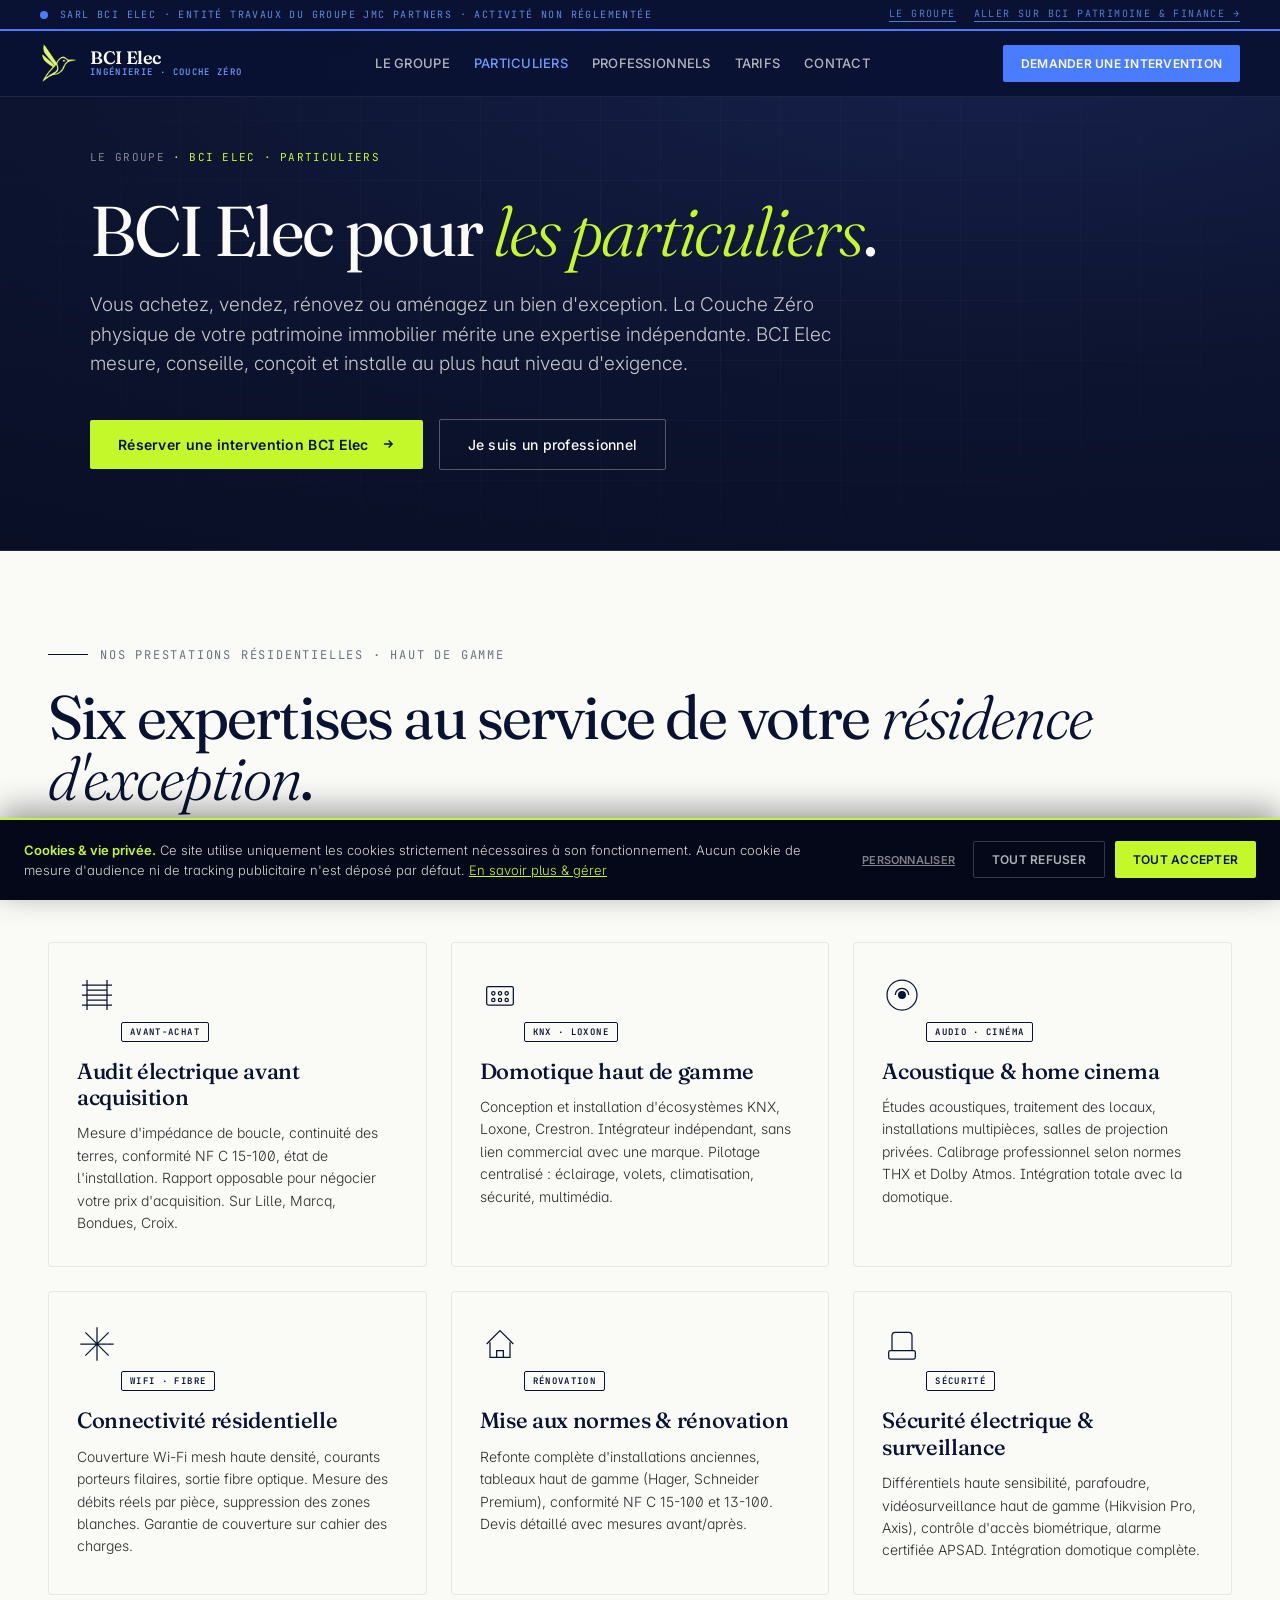
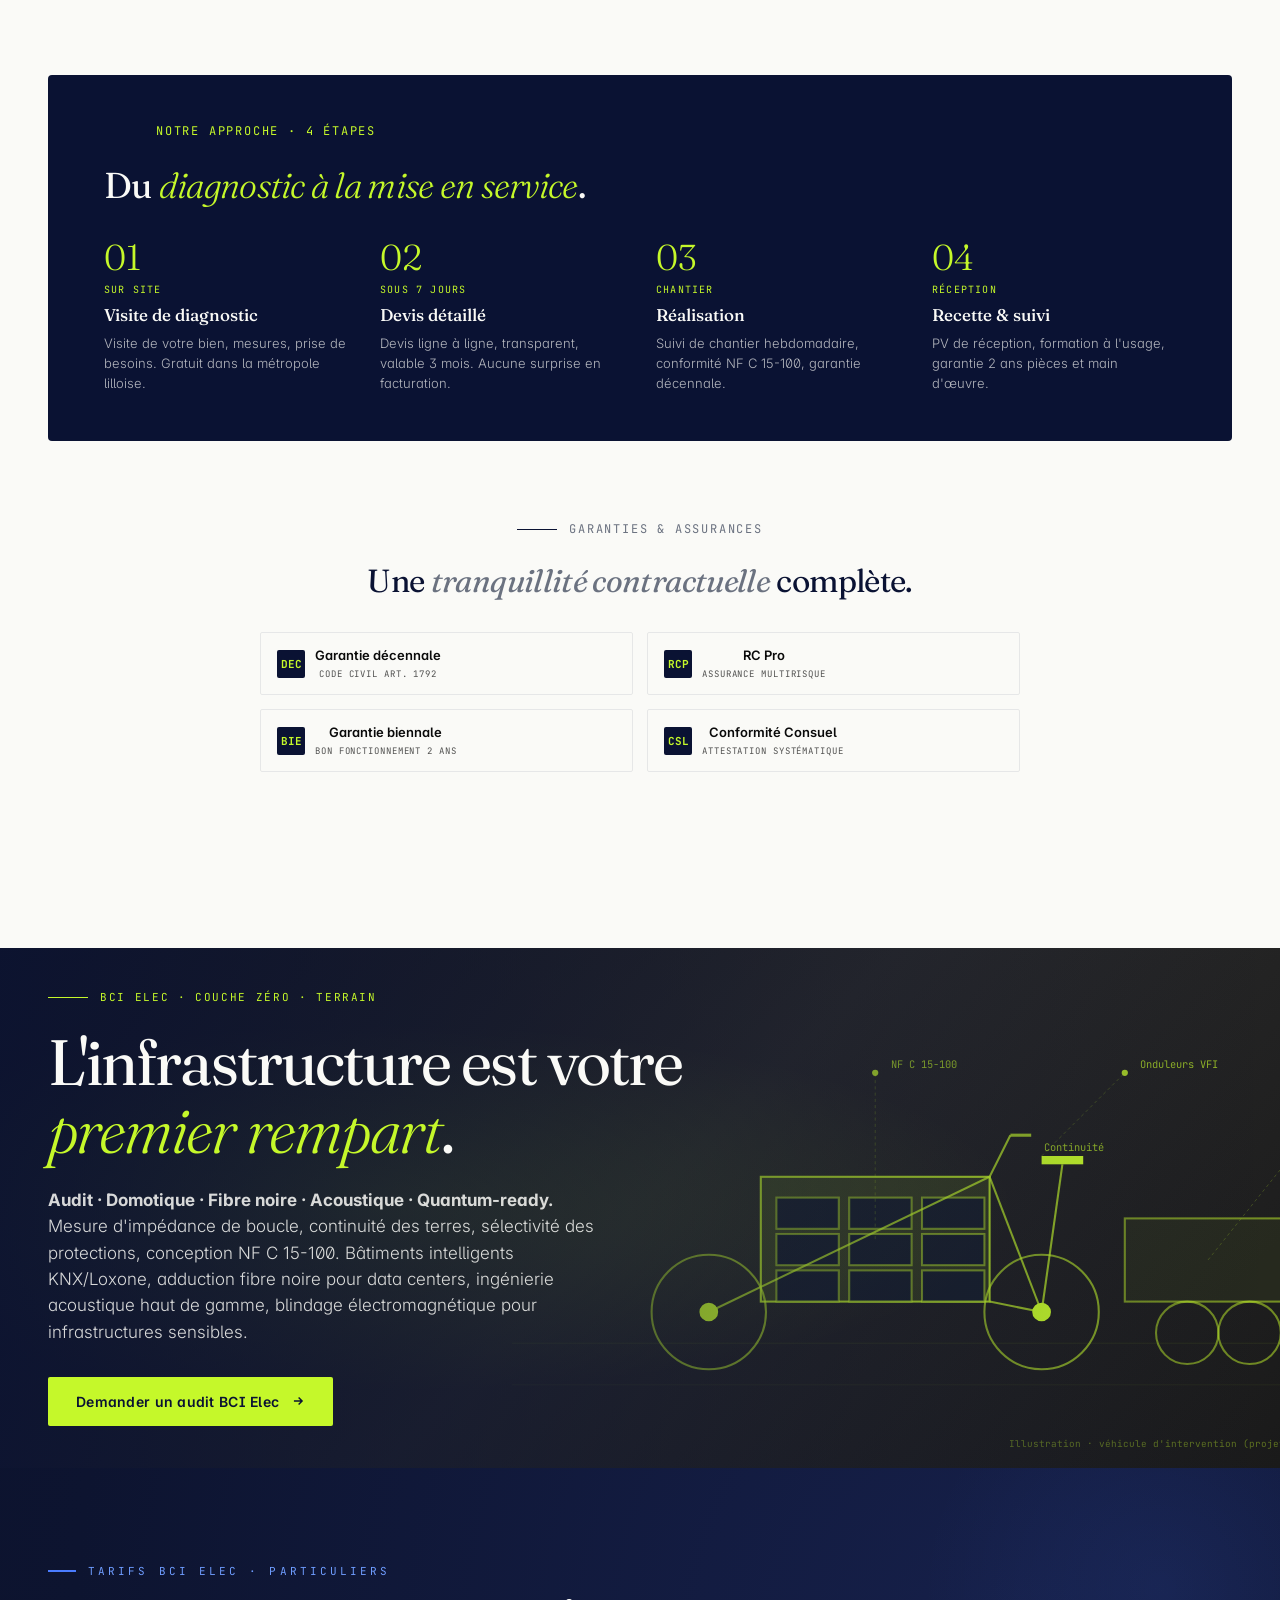
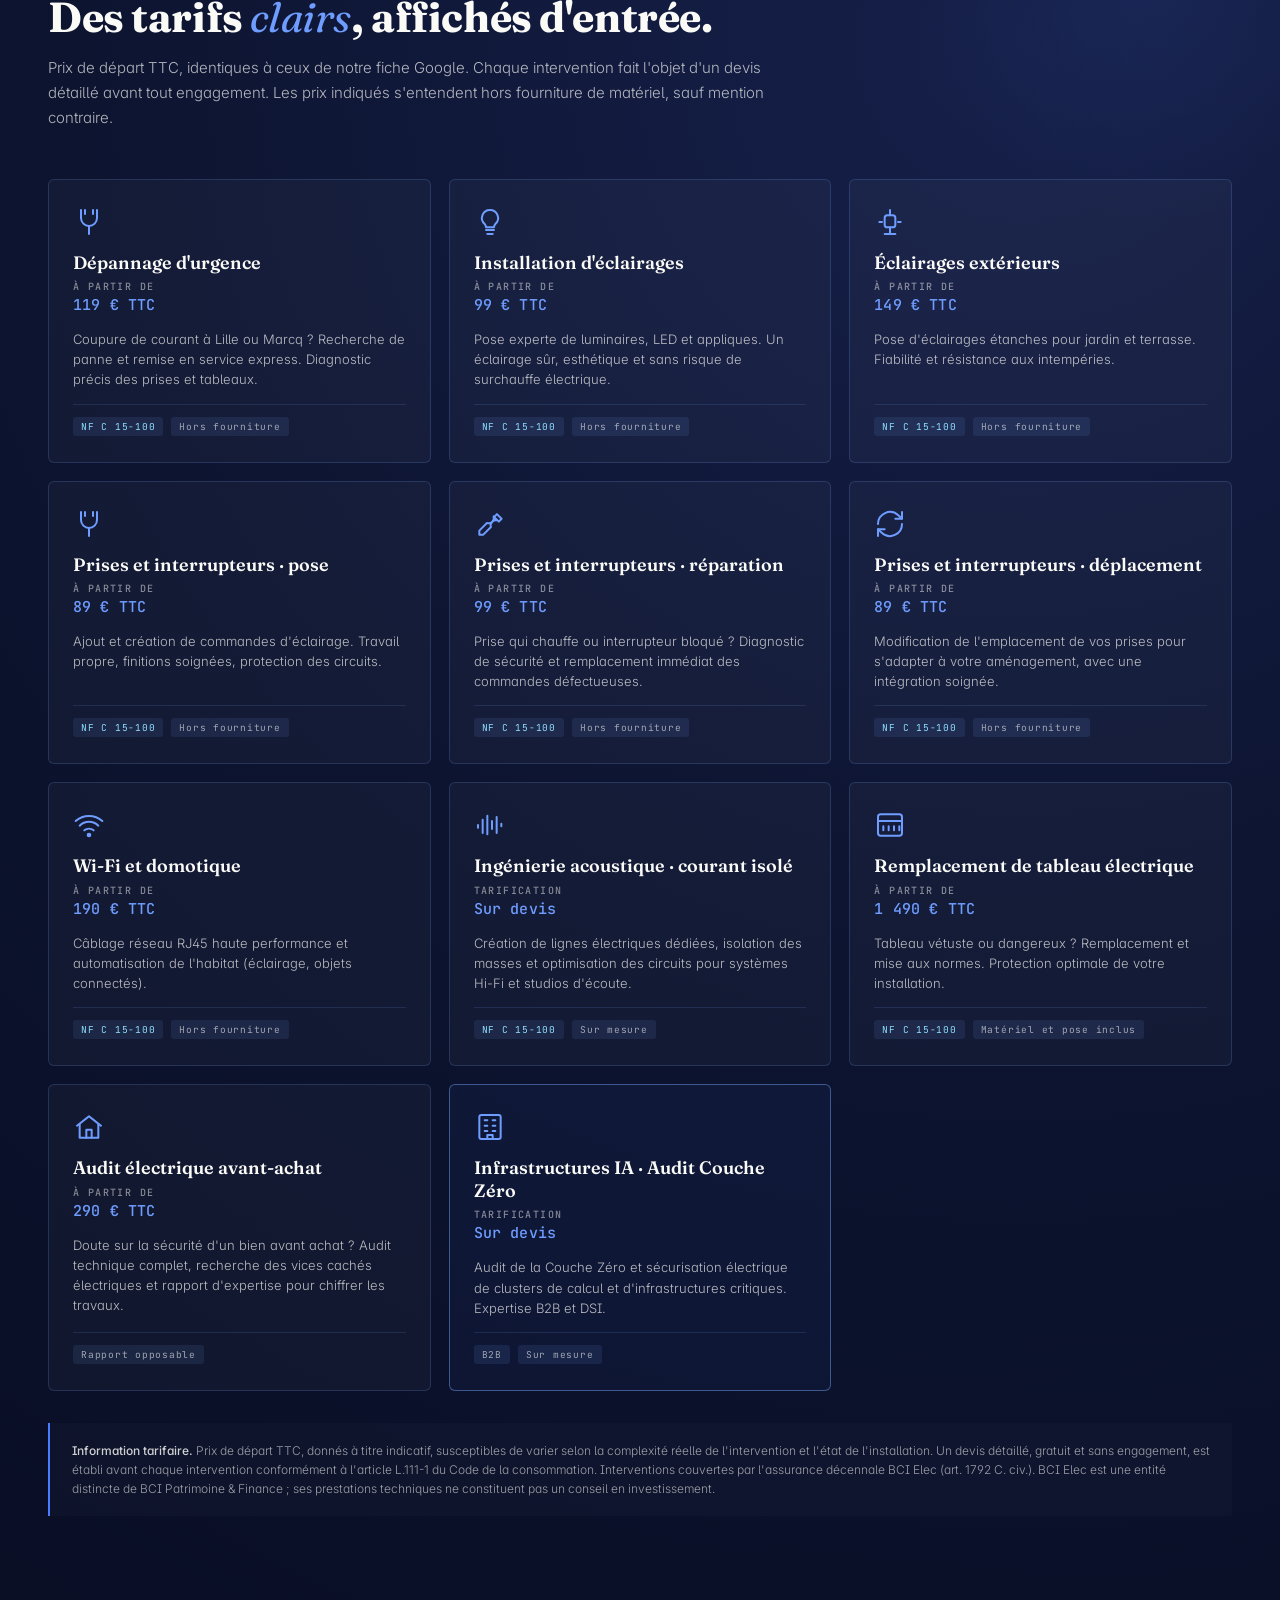
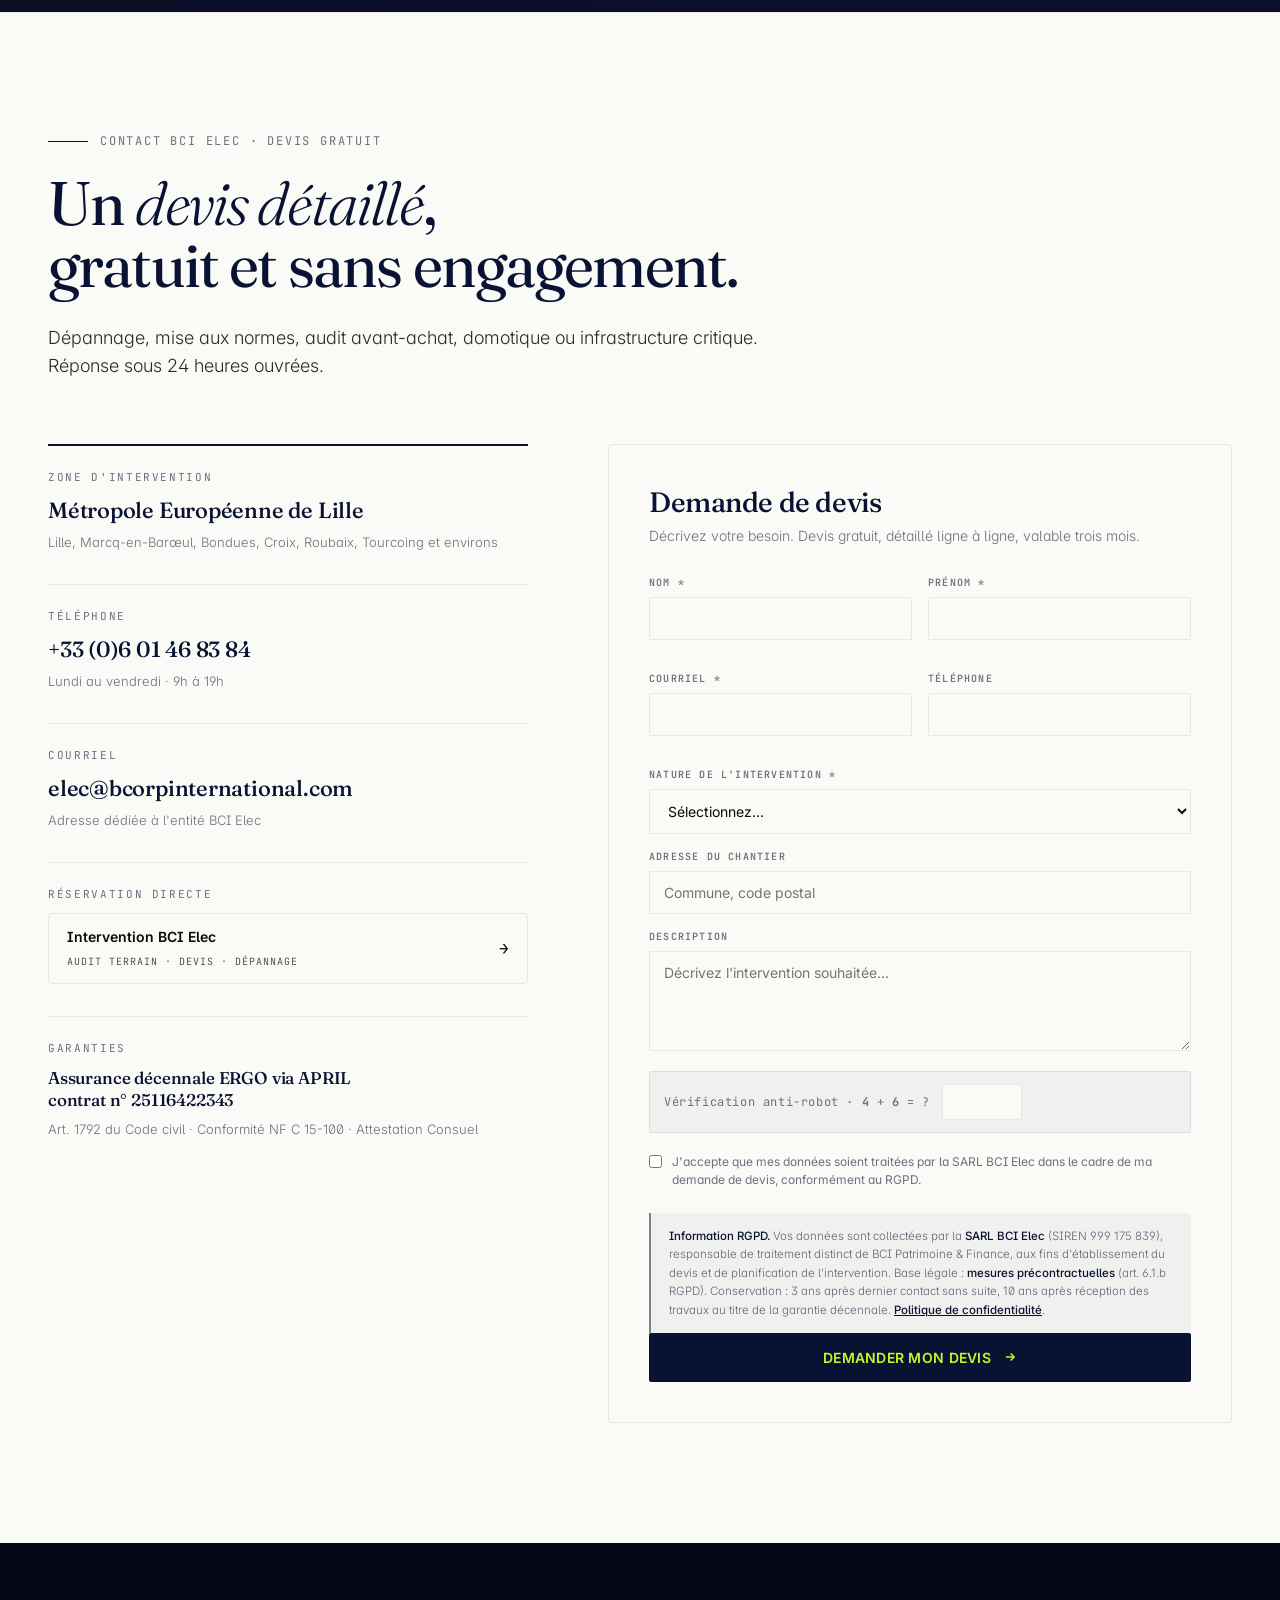
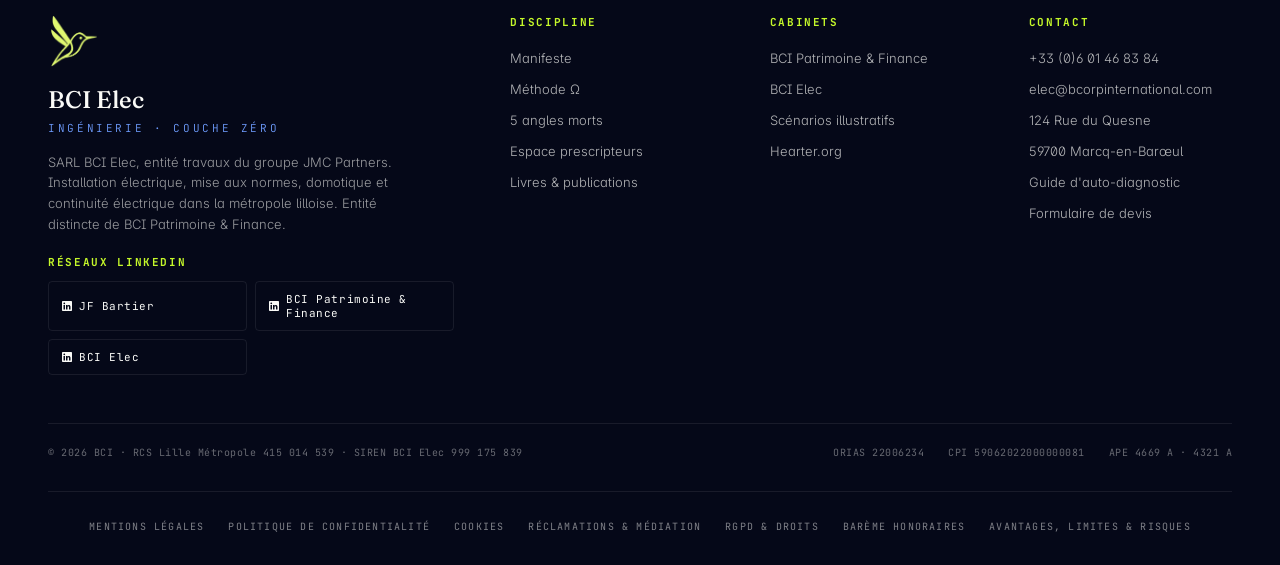
==== commit 35ae90a3: "Add files via upload" ====
--- a/elec.html
+++ b/elec.html
@@ -516,97 +516,109 @@
   </section>
 
   <!-- GRILLE TARIFAIRE BCI ELEC (bleu nuit · identité entité) -->
-  <section class="elec-pricing" id="elec-tarifs">
-    <div class="elec-pricing-wrap">
-      <div class="elec-pricing-head">
-        <div class="elec-pricing-eyebrow">Tarifs BCI Elec · Particuliers</div>
-        <h2 class="elec-pricing-title">Des tarifs <em>clairs</em>, affichés d'entrée.</h2>
-        <p class="elec-pricing-intro">Prix de départ TTC, identiques à ceux de notre fiche Google. Chaque intervention fait l'objet d'un devis détaillé avant tout engagement. Les prix indiqués s'entendent hors fourniture de matériel, sauf mention contraire.</p>
-      </div>
-      <div class="elec-pricing-grid">
-        <div class="price-card">
-          <svg class="price-card-icon" viewBox="0 0 24 24" fill="none" stroke="currentColor" stroke-width="1.5" stroke-linecap="round" stroke-linejoin="round"><path d="M6 3v6a6 6 0 0 0 12 0V3"/><path d="M9 3v3M15 3v3"/><path d="M12 15v6"/></svg>
-          <div class="price-card-name">Dépannage d'urgence</div>
-          <div class="price-card-price"><span class="from">À partir de</span>119 € TTC</div>
-          <div class="price-card-desc">Coupure de courant à Lille ou Marcq ? Recherche de panne et remise en service express. Diagnostic précis des prises et tableaux.</div>
-          <div class="price-card-meta"><span class="price-card-badge norme">NF C 15-100</span><span class="price-card-badge">Hors fourniture</span></div>
-        </div>
-        <div class="price-card">
-          <svg class="price-card-icon" viewBox="0 0 24 24" fill="none" stroke="currentColor" stroke-width="1.5" stroke-linecap="round" stroke-linejoin="round"><path d="M9 18h6"/><path d="M10 21h4"/><path d="M12 3a6 6 0 0 0-4 10.5c.7.8 1 1.6 1 2.5h6c0-.9.3-1.7 1-2.5A6 6 0 0 0 12 3z"/></svg>
-          <div class="price-card-name">Installation d'éclairages</div>
-          <div class="price-card-price"><span class="from">À partir de</span>99 € TTC</div>
-          <div class="price-card-desc">Pose experte de luminaires, LED et appliques. Un éclairage sûr, esthétique et sans risque de surchauffe électrique.</div>
-          <div class="price-card-meta"><span class="price-card-badge norme">NF C 15-100</span><span class="price-card-badge">Hors fourniture</span></div>
-        </div>
-        <div class="price-card">
-          <svg class="price-card-icon" viewBox="0 0 24 24" fill="none" stroke="currentColor" stroke-width="1.5" stroke-linecap="round" stroke-linejoin="round"><path d="M12 3v4"/><path d="M8 21h8"/><rect x="8" y="7" width="8" height="9" rx="2"/><path d="M12 16v5"/><path d="M4 12h2M18 12h2"/></svg>
-          <div class="price-card-name">Éclairages extérieurs</div>
-          <div class="price-card-price"><span class="from">À partir de</span>149 € TTC</div>
-          <div class="price-card-desc">Pose d'éclairages étanches pour jardin et terrasse. Fiabilité et résistance aux intempéries.</div>
-          <div class="price-card-meta"><span class="price-card-badge norme">NF C 15-100</span><span class="price-card-badge">Hors fourniture</span></div>
-        </div>
-        <div class="price-card">
-          <svg class="price-card-icon" viewBox="0 0 24 24" fill="none" stroke="currentColor" stroke-width="1.5" stroke-linecap="round" stroke-linejoin="round"><path d="M6 3v6a6 6 0 0 0 12 0V3"/><path d="M9 3v3M15 3v3"/><path d="M12 15v6"/></svg>
-          <div class="price-card-name">Prises et interrupteurs · pose</div>
-          <div class="price-card-price"><span class="from">À partir de</span>89 € TTC</div>
-          <div class="price-card-desc">Ajout et création de commandes d'éclairage. Travail propre, finitions soignées, protection des circuits.</div>
-          <div class="price-card-meta"><span class="price-card-badge norme">NF C 15-100</span><span class="price-card-badge">Hors fourniture</span></div>
-        </div>
-        <div class="price-card">
-          <svg class="price-card-icon" viewBox="0 0 24 24" fill="none" stroke="currentColor" stroke-width="1.5" stroke-linecap="round" stroke-linejoin="round"><path d="M14.7 6.3a4 4 0 0 1-5 5L4 17v3h3l5.7-5.7a4 4 0 0 1 5-5l-2.6-2.6 2.1-2.1 3.5 3.5-2.1 2.1z"/></svg>
-          <div class="price-card-name">Prises et interrupteurs · réparation</div>
-          <div class="price-card-price"><span class="from">À partir de</span>99 € TTC</div>
-          <div class="price-card-desc">Prise qui chauffe ou interrupteur bloqué ? Diagnostic de sécurité et remplacement immédiat des commandes défectueuses.</div>
-          <div class="price-card-meta"><span class="price-card-badge norme">NF C 15-100</span><span class="price-card-badge">Hors fourniture</span></div>
-        </div>
-        <div class="price-card">
-          <svg class="price-card-icon" viewBox="0 0 24 24" fill="none" stroke="currentColor" stroke-width="1.5" stroke-linecap="round" stroke-linejoin="round"><path d="M3 12a9 9 0 0 1 15-6.7L21 8"/><path d="M21 3v5h-5"/><path d="M21 12a9 9 0 0 1-15 6.7L3 16"/><path d="M3 21v-5h5"/></svg>
-          <div class="price-card-name">Prises et interrupteurs · déplacement</div>
-          <div class="price-card-price"><span class="from">À partir de</span>89 € TTC</div>
-          <div class="price-card-desc">Modification de l'emplacement de vos prises pour s'adapter à votre aménagement, avec une intégration soignée.</div>
-          <div class="price-card-meta"><span class="price-card-badge norme">NF C 15-100</span><span class="price-card-badge">Hors fourniture</span></div>
-        </div>
-        <div class="price-card">
-          <svg class="price-card-icon" viewBox="0 0 24 24" fill="none" stroke="currentColor" stroke-width="1.5" stroke-linecap="round" stroke-linejoin="round"><path d="M5 12.5a10 10 0 0 1 14 0"/><path d="M8.5 16a5.5 5.5 0 0 1 7 0"/><path d="M2 9a15 15 0 0 1 20 0"/><circle cx="12" cy="19.5" r="1" fill="currentColor"/></svg>
-          <div class="price-card-name">Wi-Fi et domotique</div>
-          <div class="price-card-price"><span class="from">À partir de</span>190 € TTC</div>
-          <div class="price-card-desc">Câblage réseau RJ45 haute performance et automatisation de l'habitat (éclairage, objets connectés).</div>
-          <div class="price-card-meta"><span class="price-card-badge norme">NF C 15-100</span><span class="price-card-badge">Hors fourniture</span></div>
-        </div>
-        <div class="price-card">
-          <svg class="price-card-icon" viewBox="0 0 24 24" fill="none" stroke="currentColor" stroke-width="1.5" stroke-linecap="round" stroke-linejoin="round"><path d="M3 12v2M6.5 8v10M10 5v14M13.5 9v6M17 6v12M20.5 11v2"/></svg>
-          <div class="price-card-name">Ingénierie acoustique · courant isolé</div>
-          <div class="price-card-price"><span class="from">Tarification</span>Sur devis</div>
-          <div class="price-card-desc">Création de lignes électriques dédiées, isolation des masses et optimisation des circuits pour systèmes Hi-Fi et studios d'écoute.</div>
-          <div class="price-card-meta"><span class="price-card-badge norme">NF C 15-100</span><span class="price-card-badge">Sur mesure</span></div>
-        </div>
-        <div class="price-card">
-          <svg class="price-card-icon" viewBox="0 0 24 24" fill="none" stroke="currentColor" stroke-width="1.5" stroke-linecap="round" stroke-linejoin="round"><rect x="3" y="4" width="18" height="16" rx="2"/><path d="M3 9h18"/><path d="M7 13v3M11 13v3M15 13v3M19 13v3"/></svg>
-          <div class="price-card-name">Remplacement de tableau électrique</div>
-          <div class="price-card-price"><span class="from">À partir de</span>1 490 € TTC</div>
-          <div class="price-card-desc">Tableau vétuste ou dangereux ? Remplacement et mise aux normes. Protection optimale de votre installation.</div>
-          <div class="price-card-meta"><span class="price-card-badge norme">NF C 15-100</span><span class="price-card-badge">Matériel et pose inclus</span></div>
-        </div>
-        <div class="price-card">
-          <svg class="price-card-icon" viewBox="0 0 24 24" fill="none" stroke="currentColor" stroke-width="1.5" stroke-linecap="round" stroke-linejoin="round"><path d="M3 11l9-7 9 7"/><path d="M5 10v10h14V10"/><path d="M10 20v-6h4v6"/></svg>
-          <div class="price-card-name">Audit électrique avant-achat</div>
-          <div class="price-card-price"><span class="from">À partir de</span>290 € TTC</div>
-          <div class="price-card-desc">Doute sur la sécurité d'un bien avant achat ? Audit technique complet, recherche des vices cachés électriques et rapport d'expertise pour chiffrer les travaux.</div>
-          <div class="price-card-meta"><span class="price-card-badge">Rapport opposable</span></div>
-        </div>
-        <div class="price-card featured">
-          <svg class="price-card-icon" viewBox="0 0 24 24" fill="none" stroke="currentColor" stroke-width="1.5" stroke-linecap="round" stroke-linejoin="round"><rect x="4" y="3" width="16" height="18" rx="1.5"/><path d="M8 7h2M14 7h2M8 11h2M14 11h2M8 15h2M14 15h2"/><path d="M10 21v-3h4v3"/></svg>
-          <div class="price-card-name">Infrastructures IA · Audit Couche Zéro</div>
-          <div class="price-card-price"><span class="from">Tarification</span>Sur devis</div>
-          <div class="price-card-desc">Audit de la Couche Zéro et sécurisation électrique de clusters de calcul et d'infrastructures critiques. Expertise B2B et DSI.</div>
-          <div class="price-card-meta"><span class="price-card-badge">B2B</span><span class="price-card-badge">Sur mesure</span></div>
-        </div>
-      </div>
-      <div class="elec-pricing-legal">
-        <strong>Information tarifaire.</strong> Prix de départ TTC, donnés à titre indicatif, susceptibles de varier selon la complexité réelle de l'intervention et l'état de l'installation. Un devis détaillé, gratuit et sans engagement, est établi avant chaque intervention conformément à l'article L.111-1 du Code de la consommation. Interventions couvertes par l'assurance décennale BCI Elec (art. 1792 C. civ.). BCI Elec est une entité distincte de BCI Patrimoine &amp; Finance ; ses prestations techniques ne constituent pas un conseil en investissement.
+  
+</div>
+
+<!-- ============== PAGE BCI ELEC PROFESSIONNELS V10 ============== -->
+<div class="page" id="page-elec-pro">
+  <section class="subpage-hero">
+    <div class="subpage-hero-wrap">
+      <div class="subpage-breadcrumb">
+        <a href="index.html">Le groupe</a> · <span>BCI Elec</span> · <span style="color: var(--acid);">Professionnels</span>
+      </div>
+      <h1 class="subpage-title">BCI Elec pour les <em>professionnels</em>.</h1>
+      <p class="subpage-intro">
+        Dirigeants de PME, gestionnaires de family office, exploitants de sites tertiaires sensibles. Votre infrastructure électrique est un <strong style="color: var(--acid);">actif stratégique</strong>. BCI Elec sécurise cette infrastructure : continuité d'activité, prévention des pannes, conformité et durabilité de votre outil de production.
+      </p>
+      <div class="hero-cta-group">
+        <a href="https://calendly.com/bci-elec/intervention" target="_blank" class="btn-primary" style="text-decoration: none;">
+          Audit Layer-0 pour mon entreprise
+          <svg width="14" height="14" viewBox="0 0 24 24" fill="none" stroke="currentColor" stroke-width="2.5"><path d="M5 12h14M13 6l6 6-6 6"/></svg>
+        </a>
+        <button class="btn-secondary" onclick="showPage('elec-part')">Je suis un particulier</button>
       </div>
     </div>
   </section>
+
+  <section class="subpage-body">
+    <div class="subpage-section">
+      <div class="section-eyebrow">Six expertises B2B · Tertiaire &amp; sites critiques</div>
+      <h2 class="section-title" style="color: var(--night);">L'<em>infrastructure</em> qui protège votre continuité d'activité.</h2>
+      <p style="font-size: 17px; line-height: 1.65; max-width: 760px; color: #2a2a2a; font-weight: 300;">Une coupure de 4 heures dans un site tertiaire mal conçu peut coûter plusieurs centaines de milliers d'euros. La Patrimétrologie quantifie le risque, BCI Elec le réduit techniquement.</p>
+
+      <div class="subpage-services-grid">
+        <div class="service-card">
+          <svg class="service-card-icon" viewBox="0 0 48 48" fill="none" stroke="currentColor" stroke-width="1.5"><rect x="8" y="8" width="32" height="32" rx="2"/><path d="M16 16h16M16 24h16M16 32h10"/></svg>
+          <span class="service-card-tag">Cession PME</span>
+          <h3 class="service-card-title">Audit Layer-0 Continuité</h3>
+          <p class="service-card-desc">Quantification de la dépréciation cachée du bâti industriel ou tertiaire avant cession. Rapport opposable utilisable par votre conseil M&amp;A. Ordre de grandeur observé sur le marché : la dette technique non identifiée peut représenter une part significative du prix de cession. Chiffrage établi au cas par cas, sans engagement de résultat.</p>
+        </div>
+
+        <div class="service-card">
+          <svg class="service-card-icon" viewBox="0 0 48 48" fill="none" stroke="currentColor" stroke-width="1.5"><circle cx="24" cy="24" r="4" fill="currentColor"/><circle cx="24" cy="24" r="14"/><circle cx="24" cy="24" r="22"/></svg>
+          <span class="service-card-tag">Datacenter</span>
+          <h3 class="service-card-title">Fibre noire &amp; adduction</h3>
+          <p class="service-card-desc">Étude de raccordement opérateurs, adduction fibre noire dédiée, redondance multi-PoP. Pour data centers, salles serveurs, plateformes de trading, family offices. Conception SLA &gt; 99,99 %.</p>
+        </div>
+
+        <div class="service-card">
+          <svg class="service-card-icon" viewBox="0 0 48 48" fill="none" stroke="currentColor" stroke-width="1.5"><path d="M12 36V12l24 12-24 12z"/><path d="M24 6v6M24 36v6M6 24h6M36 24h6"/></svg>
+          <span class="service-card-tag">Continuité</span>
+          <h3 class="service-card-title">Onduleurs &amp; redondance N+1</h3>
+          <p class="service-card-desc">Conception et installation d'onduleurs VFI/VFD, groupes électrogènes avec STS, bypass redondants. Sites critiques : continuité totale en cas de coupure réseau, autonomie sur batterie + carburant.</p>
+        </div>
+
+        <div class="service-card">
+          <svg class="service-card-icon" viewBox="0 0 48 48" fill="none" stroke="currentColor" stroke-width="1.5"><circle cx="24" cy="24" r="20"/><path d="M24 4v40M4 24h40"/><path d="M10 10l28 28"/></svg>
+          <span class="service-card-tag">Prospective</span>
+          <h3 class="service-card-title">Infrastructure quantum-ready</h3>
+          <p class="service-card-desc">Préparation de l'infrastructure électrique pour les futures charges quantiques : blindage électromagnétique, alimentation ultra-stable, refroidissement cryogénique. Pour sites à très haute valeur technologique.</p>
+        </div>
+
+        <div class="service-card">
+          <svg class="service-card-icon" viewBox="0 0 48 48" fill="none" stroke="currentColor" stroke-width="1.5"><rect x="6" y="14" width="36" height="20" rx="2"/><line x1="14" y1="22" x2="14" y2="26"/><line x1="22" y1="22" x2="22" y2="26"/><line x1="30" y1="22" x2="30" y2="26"/><line x1="38" y1="22" x2="38" y2="26"/></svg>
+          <span class="service-card-tag">Mesures</span>
+          <h3 class="service-card-title">Audit harmonique &amp; qualité</h3>
+          <p class="service-card-desc">Mesure des harmoniques (THD), des creux de tension, des flickers. Diagnostic et conception de solutions correctrices (filtres actifs, batteries de condensateurs). Conformité norme EN 50160.</p>
+        </div>
+
+        <div class="service-card">
+          <svg class="service-card-icon" viewBox="0 0 48 48" fill="none" stroke="currentColor" stroke-width="1.5"><path d="M12 10h24v28H12z"/><path d="M16 18h16M16 26h16M16 34h12"/></svg>
+          <span class="service-card-tag">Conformité</span>
+          <h3 class="service-card-title">Vérification périodique ERP/IGH</h3>
+          <p class="service-card-desc">Vérifications réglementaires des installations électriques en ERP et IGH (Code du travail art. R.4226-16). Audit Q18 Apsad pour assurance, rapports opposables pour commissions de sécurité.</p>
+        </div>
+      </div>
+    </div>
+
+    <div class="subpage-section">
+      <div style="background: var(--night-deep); color: var(--bone); padding: 56px 48px; border-radius: 4px; border-left: 4px solid var(--acid);">
+        <div style="font-family: var(--font-mono); font-size: 11px; letter-spacing: 0.15em; text-transform: uppercase; color: var(--acid); margin-bottom: 20px;">Argument économique</div>
+        <h3 style="font-family: var(--font-display); font-size: 32px; line-height: 1.2; font-weight: 400; margin-bottom: 28px; letter-spacing: -0.02em;">Le gain potentiel d'un audit Layer-0 sur la <em style="color: var(--acid); font-style: italic; font-weight: 300;">continuité d'un site tertiaire sensible</em>.</h3>
+        <div style="display: grid; grid-template-columns: repeat(3, 1fr); gap: 32px; margin-top: 24px;">
+          <div>
+            <div style="font-family: var(--font-display); font-size: 48px; color: var(--acid); font-weight: 300; line-height: 1;">8 %</div>
+            <div style="font-family: var(--font-mono); font-size: 10px; letter-spacing: 0.12em; color: rgba(250,250,247,0.5); text-transform: uppercase; margin: 8px 0;">Dépréciation moyenne révélée</div>
+            <p style="font-size: 13px; line-height: 1.55; color: rgba(250,250,247,0.7); font-weight: 300;">Sur le bâti industriel, dette technique cachée non identifiée par les conseils traditionnels.</p>
+          </div>
+          <div>
+            <div style="font-family: var(--font-display); font-size: 48px; color: var(--acid); font-weight: 300; line-height: 1;">~960 k€</div>
+            <div style="font-family: var(--font-mono); font-size: 10px; letter-spacing: 0.12em; color: rgba(250,250,247,0.5); text-transform: uppercase; margin: 8px 0;">Renégociation potentielle</div>
+            <p style="font-size: 13px; line-height: 1.55; color: rgba(250,250,247,0.7); font-weight: 300;">Différence entre prix initial et prix réajusté après audit, négocié par votre conseil M&amp;A.</p>
+          </div>
+          <div>
+            <div style="font-family: var(--font-display); font-size: 48px; color: var(--acid); font-weight: 300; line-height: 1;">×80</div>
+            <div style="font-family: var(--font-mono); font-size: 10px; letter-spacing: 0.12em; color: rgba(250,250,247,0.5); text-transform: uppercase; margin: 8px 0;">Retour sur investissement</div>
+            <p style="font-size: 13px; line-height: 1.55; color: rgba(250,250,247,0.7); font-weight: 300;">Pour un audit moyen à 12 k€, ROI typique de 80 sur le prix de cession.</p>
+          </div>
+        </div>
+        <p style="font-family: var(--font-mono); font-size: 10px; letter-spacing: 0.1em; color: rgba(250,250,247,0.4); margin-top: 24px; text-transform: uppercase;">Scénario illustratif à finalité pédagogique. Ces ordres de grandeur ne constituent ni un engagement contractuel, ni une garantie de résultat, et ne décrivent pas de missions réelles. Chaque situation fait l'objet d'un chiffrage propre.</p>
+      </div>
+    </div>
+  </section>
+</div>
+
+<!-- ============== PAGE PRESCRIPTEURS V5 ============== -->
 
 <section class="elec-banner">
   <div class="elec-banner-placeholder"></div>
@@ -670,7 +682,97 @@
   </div>
 </section>
 
-<!-- PATRIMETROLOGUE PROFILE (with stylized silhouette V4) -->
+<!-- PATRIMETROLOGUE PROFILE (with stylized silhouette V4) --><section class="elec-pricing" id="elec-tarifs">
+    <div class="elec-pricing-wrap">
+      <div class="elec-pricing-head">
+        <div class="elec-pricing-eyebrow">Tarifs BCI Elec · Particuliers</div>
+        <h2 class="elec-pricing-title">Des tarifs <em>clairs</em>, affichés d'entrée.</h2>
+        <p class="elec-pricing-intro">Prix de départ TTC, identiques à ceux de notre fiche Google. Chaque intervention fait l'objet d'un devis détaillé avant tout engagement. Les prix indiqués s'entendent hors fourniture de matériel, sauf mention contraire.</p>
+      </div>
+      <div class="elec-pricing-grid">
+        <div class="price-card">
+          <svg class="price-card-icon" viewBox="0 0 24 24" fill="none" stroke="currentColor" stroke-width="1.5" stroke-linecap="round" stroke-linejoin="round"><path d="M6 3v6a6 6 0 0 0 12 0V3"/><path d="M9 3v3M15 3v3"/><path d="M12 15v6"/></svg>
+          <div class="price-card-name">Dépannage d'urgence</div>
+          <div class="price-card-price"><span class="from">À partir de</span>119 € TTC</div>
+          <div class="price-card-desc">Coupure de courant à Lille ou Marcq ? Recherche de panne et remise en service express. Diagnostic précis des prises et tableaux.</div>
+          <div class="price-card-meta"><span class="price-card-badge norme">NF C 15-100</span><span class="price-card-badge">Hors fourniture</span></div>
+        </div>
+        <div class="price-card">
+          <svg class="price-card-icon" viewBox="0 0 24 24" fill="none" stroke="currentColor" stroke-width="1.5" stroke-linecap="round" stroke-linejoin="round"><path d="M9 18h6"/><path d="M10 21h4"/><path d="M12 3a6 6 0 0 0-4 10.5c.7.8 1 1.6 1 2.5h6c0-.9.3-1.7 1-2.5A6 6 0 0 0 12 3z"/></svg>
+          <div class="price-card-name">Installation d'éclairages</div>
+          <div class="price-card-price"><span class="from">À partir de</span>99 € TTC</div>
+          <div class="price-card-desc">Pose experte de luminaires, LED et appliques. Un éclairage sûr, esthétique et sans risque de surchauffe électrique.</div>
+          <div class="price-card-meta"><span class="price-card-badge norme">NF C 15-100</span><span class="price-card-badge">Hors fourniture</span></div>
+        </div>
+        <div class="price-card">
+          <svg class="price-card-icon" viewBox="0 0 24 24" fill="none" stroke="currentColor" stroke-width="1.5" stroke-linecap="round" stroke-linejoin="round"><path d="M12 3v4"/><path d="M8 21h8"/><rect x="8" y="7" width="8" height="9" rx="2"/><path d="M12 16v5"/><path d="M4 12h2M18 12h2"/></svg>
+          <div class="price-card-name">Éclairages extérieurs</div>
+          <div class="price-card-price"><span class="from">À partir de</span>149 € TTC</div>
+          <div class="price-card-desc">Pose d'éclairages étanches pour jardin et terrasse. Fiabilité et résistance aux intempéries.</div>
+          <div class="price-card-meta"><span class="price-card-badge norme">NF C 15-100</span><span class="price-card-badge">Hors fourniture</span></div>
+        </div>
+        <div class="price-card">
+          <svg class="price-card-icon" viewBox="0 0 24 24" fill="none" stroke="currentColor" stroke-width="1.5" stroke-linecap="round" stroke-linejoin="round"><path d="M6 3v6a6 6 0 0 0 12 0V3"/><path d="M9 3v3M15 3v3"/><path d="M12 15v6"/></svg>
+          <div class="price-card-name">Prises et interrupteurs · pose</div>
+          <div class="price-card-price"><span class="from">À partir de</span>89 € TTC</div>
+          <div class="price-card-desc">Ajout et création de commandes d'éclairage. Travail propre, finitions soignées, protection des circuits.</div>
+          <div class="price-card-meta"><span class="price-card-badge norme">NF C 15-100</span><span class="price-card-badge">Hors fourniture</span></div>
+        </div>
+        <div class="price-card">
+          <svg class="price-card-icon" viewBox="0 0 24 24" fill="none" stroke="currentColor" stroke-width="1.5" stroke-linecap="round" stroke-linejoin="round"><path d="M14.7 6.3a4 4 0 0 1-5 5L4 17v3h3l5.7-5.7a4 4 0 0 1 5-5l-2.6-2.6 2.1-2.1 3.5 3.5-2.1 2.1z"/></svg>
+          <div class="price-card-name">Prises et interrupteurs · réparation</div>
+          <div class="price-card-price"><span class="from">À partir de</span>99 € TTC</div>
+          <div class="price-card-desc">Prise qui chauffe ou interrupteur bloqué ? Diagnostic de sécurité et remplacement immédiat des commandes défectueuses.</div>
+          <div class="price-card-meta"><span class="price-card-badge norme">NF C 15-100</span><span class="price-card-badge">Hors fourniture</span></div>
+        </div>
+        <div class="price-card">
+          <svg class="price-card-icon" viewBox="0 0 24 24" fill="none" stroke="currentColor" stroke-width="1.5" stroke-linecap="round" stroke-linejoin="round"><path d="M3 12a9 9 0 0 1 15-6.7L21 8"/><path d="M21 3v5h-5"/><path d="M21 12a9 9 0 0 1-15 6.7L3 16"/><path d="M3 21v-5h5"/></svg>
+          <div class="price-card-name">Prises et interrupteurs · déplacement</div>
+          <div class="price-card-price"><span class="from">À partir de</span>89 € TTC</div>
+          <div class="price-card-desc">Modification de l'emplacement de vos prises pour s'adapter à votre aménagement, avec une intégration soignée.</div>
+          <div class="price-card-meta"><span class="price-card-badge norme">NF C 15-100</span><span class="price-card-badge">Hors fourniture</span></div>
+        </div>
+        <div class="price-card">
+          <svg class="price-card-icon" viewBox="0 0 24 24" fill="none" stroke="currentColor" stroke-width="1.5" stroke-linecap="round" stroke-linejoin="round"><path d="M5 12.5a10 10 0 0 1 14 0"/><path d="M8.5 16a5.5 5.5 0 0 1 7 0"/><path d="M2 9a15 15 0 0 1 20 0"/><circle cx="12" cy="19.5" r="1" fill="currentColor"/></svg>
+          <div class="price-card-name">Wi-Fi et domotique</div>
+          <div class="price-card-price"><span class="from">À partir de</span>190 € TTC</div>
+          <div class="price-card-desc">Câblage réseau RJ45 haute performance et automatisation de l'habitat (éclairage, objets connectés).</div>
+          <div class="price-card-meta"><span class="price-card-badge norme">NF C 15-100</span><span class="price-card-badge">Hors fourniture</span></div>
+        </div>
+        <div class="price-card">
+          <svg class="price-card-icon" viewBox="0 0 24 24" fill="none" stroke="currentColor" stroke-width="1.5" stroke-linecap="round" stroke-linejoin="round"><path d="M3 12v2M6.5 8v10M10 5v14M13.5 9v6M17 6v12M20.5 11v2"/></svg>
+          <div class="price-card-name">Ingénierie acoustique · courant isolé</div>
+          <div class="price-card-price"><span class="from">Tarification</span>Sur devis</div>
+          <div class="price-card-desc">Création de lignes électriques dédiées, isolation des masses et optimisation des circuits pour systèmes Hi-Fi et studios d'écoute.</div>
+          <div class="price-card-meta"><span class="price-card-badge norme">NF C 15-100</span><span class="price-card-badge">Sur mesure</span></div>
+        </div>
+        <div class="price-card">
+          <svg class="price-card-icon" viewBox="0 0 24 24" fill="none" stroke="currentColor" stroke-width="1.5" stroke-linecap="round" stroke-linejoin="round"><rect x="3" y="4" width="18" height="16" rx="2"/><path d="M3 9h18"/><path d="M7 13v3M11 13v3M15 13v3M19 13v3"/></svg>
+          <div class="price-card-name">Remplacement de tableau électrique</div>
+          <div class="price-card-price"><span class="from">À partir de</span>1 490 € TTC</div>
+          <div class="price-card-desc">Tableau vétuste ou dangereux ? Remplacement et mise aux normes. Protection optimale de votre installation.</div>
+          <div class="price-card-meta"><span class="price-card-badge norme">NF C 15-100</span><span class="price-card-badge">Matériel et pose inclus</span></div>
+        </div>
+        <div class="price-card">
+          <svg class="price-card-icon" viewBox="0 0 24 24" fill="none" stroke="currentColor" stroke-width="1.5" stroke-linecap="round" stroke-linejoin="round"><path d="M3 11l9-7 9 7"/><path d="M5 10v10h14V10"/><path d="M10 20v-6h4v6"/></svg>
+          <div class="price-card-name">Audit électrique avant-achat</div>
+          <div class="price-card-price"><span class="from">À partir de</span>290 € TTC</div>
+          <div class="price-card-desc">Doute sur la sécurité d'un bien avant achat ? Audit technique complet, recherche des vices cachés électriques et rapport d'expertise pour chiffrer les travaux.</div>
+          <div class="price-card-meta"><span class="price-card-badge">Rapport opposable</span></div>
+        </div>
+        <div class="price-card featured">
+          <svg class="price-card-icon" viewBox="0 0 24 24" fill="none" stroke="currentColor" stroke-width="1.5" stroke-linecap="round" stroke-linejoin="round"><rect x="4" y="3" width="16" height="18" rx="1.5"/><path d="M8 7h2M14 7h2M8 11h2M14 11h2M8 15h2M14 15h2"/><path d="M10 21v-3h4v3"/></svg>
+          <div class="price-card-name">Infrastructures IA · Audit Couche Zéro</div>
+          <div class="price-card-price"><span class="from">Tarification</span>Sur devis</div>
+          <div class="price-card-desc">Audit de la Couche Zéro et sécurisation électrique de clusters de calcul et d'infrastructures critiques. Expertise B2B et DSI.</div>
+          <div class="price-card-meta"><span class="price-card-badge">B2B</span><span class="price-card-badge">Sur mesure</span></div>
+        </div>
+      </div>
+      <div class="elec-pricing-legal">
+        <strong>Information tarifaire.</strong> Prix de départ TTC, donnés à titre indicatif, susceptibles de varier selon la complexité réelle de l'intervention et l'état de l'installation. Un devis détaillé, gratuit et sans engagement, est établi avant chaque intervention conformément à l'article L.111-1 du Code de la consommation. Interventions couvertes par l'assurance décennale BCI Elec (art. 1792 C. civ.). BCI Elec est une entité distincte de BCI Patrimoine &amp; Finance ; ses prestations techniques ne constituent pas un conseil en investissement.
+      </div>
+    </div>
+  </section>
 <section class="contact" id="contact-elec">
   <div class="contact-wrap">
     <div class="section-header" style="margin-bottom: 24px;">
@@ -771,107 +873,6 @@
     </div>
   </div>
 </section>
-
-</div>
-<div class="page" id="page-elec-pro">
-  <section class="subpage-hero">
-    <div class="subpage-hero-wrap">
-      <div class="subpage-breadcrumb">
-        <a href="index.html">Le groupe</a> · <span>BCI Elec</span> · <span style="color: var(--acid);">Professionnels</span>
-      </div>
-      <h1 class="subpage-title">BCI Elec pour les <em>professionnels</em>.</h1>
-      <p class="subpage-intro">
-        Dirigeants de PME, gestionnaires de family office, exploitants de sites tertiaires sensibles. Votre infrastructure électrique est un <strong style="color: var(--acid);">actif stratégique</strong>. BCI Elec sécurise cette infrastructure : continuité d'activité, prévention des pannes, conformité et durabilité de votre outil de production.
-      </p>
-      <div class="hero-cta-group">
-        <a href="https://calendly.com/bci-elec/intervention" target="_blank" class="btn-primary" style="text-decoration: none;">
-          Audit Layer-0 pour mon entreprise
-          <svg width="14" height="14" viewBox="0 0 24 24" fill="none" stroke="currentColor" stroke-width="2.5"><path d="M5 12h14M13 6l6 6-6 6"/></svg>
-        </a>
-        <button class="btn-secondary" onclick="showPage('elec-part')">Je suis un particulier</button>
-      </div>
-    </div>
-  </section>
-
-  <section class="subpage-body">
-    <div class="subpage-section">
-      <div class="section-eyebrow">Six expertises B2B · Tertiaire &amp; sites critiques</div>
-      <h2 class="section-title" style="color: var(--night);">L'<em>infrastructure</em> qui protège votre continuité d'activité.</h2>
-      <p style="font-size: 17px; line-height: 1.65; max-width: 760px; color: #2a2a2a; font-weight: 300;">Une coupure de 4 heures dans un site tertiaire mal conçu peut coûter plusieurs centaines de milliers d'euros. La Patrimétrologie quantifie le risque, BCI Elec le réduit techniquement.</p>
-
-      <div class="subpage-services-grid">
-        <div class="service-card">
-          <svg class="service-card-icon" viewBox="0 0 48 48" fill="none" stroke="currentColor" stroke-width="1.5"><rect x="8" y="8" width="32" height="32" rx="2"/><path d="M16 16h16M16 24h16M16 32h10"/></svg>
-          <span class="service-card-tag">Cession PME</span>
-          <h3 class="service-card-title">Audit Layer-0 Continuité</h3>
-          <p class="service-card-desc">Quantification de la dépréciation cachée du bâti industriel ou tertiaire avant cession. Rapport opposable utilisable par votre conseil M&amp;A. Ordre de grandeur observé sur le marché : la dette technique non identifiée peut représenter une part significative du prix de cession. Chiffrage établi au cas par cas, sans engagement de résultat.</p>
-        </div>
-
-        <div class="service-card">
-          <svg class="service-card-icon" viewBox="0 0 48 48" fill="none" stroke="currentColor" stroke-width="1.5"><circle cx="24" cy="24" r="4" fill="currentColor"/><circle cx="24" cy="24" r="14"/><circle cx="24" cy="24" r="22"/></svg>
-          <span class="service-card-tag">Datacenter</span>
-          <h3 class="service-card-title">Fibre noire &amp; adduction</h3>
-          <p class="service-card-desc">Étude de raccordement opérateurs, adduction fibre noire dédiée, redondance multi-PoP. Pour data centers, salles serveurs, plateformes de trading, family offices. Conception SLA &gt; 99,99 %.</p>
-        </div>
-
-        <div class="service-card">
-          <svg class="service-card-icon" viewBox="0 0 48 48" fill="none" stroke="currentColor" stroke-width="1.5"><path d="M12 36V12l24 12-24 12z"/><path d="M24 6v6M24 36v6M6 24h6M36 24h6"/></svg>
-          <span class="service-card-tag">Continuité</span>
-          <h3 class="service-card-title">Onduleurs &amp; redondance N+1</h3>
-          <p class="service-card-desc">Conception et installation d'onduleurs VFI/VFD, groupes électrogènes avec STS, bypass redondants. Sites critiques : continuité totale en cas de coupure réseau, autonomie sur batterie + carburant.</p>
-        </div>
-
-        <div class="service-card">
-          <svg class="service-card-icon" viewBox="0 0 48 48" fill="none" stroke="currentColor" stroke-width="1.5"><circle cx="24" cy="24" r="20"/><path d="M24 4v40M4 24h40"/><path d="M10 10l28 28"/></svg>
-          <span class="service-card-tag">Prospective</span>
-          <h3 class="service-card-title">Infrastructure quantum-ready</h3>
-          <p class="service-card-desc">Préparation de l'infrastructure électrique pour les futures charges quantiques : blindage électromagnétique, alimentation ultra-stable, refroidissement cryogénique. Pour sites à très haute valeur technologique.</p>
-        </div>
-
-        <div class="service-card">
-          <svg class="service-card-icon" viewBox="0 0 48 48" fill="none" stroke="currentColor" stroke-width="1.5"><rect x="6" y="14" width="36" height="20" rx="2"/><line x1="14" y1="22" x2="14" y2="26"/><line x1="22" y1="22" x2="22" y2="26"/><line x1="30" y1="22" x2="30" y2="26"/><line x1="38" y1="22" x2="38" y2="26"/></svg>
-          <span class="service-card-tag">Mesures</span>
-          <h3 class="service-card-title">Audit harmonique &amp; qualité</h3>
-          <p class="service-card-desc">Mesure des harmoniques (THD), des creux de tension, des flickers. Diagnostic et conception de solutions correctrices (filtres actifs, batteries de condensateurs). Conformité norme EN 50160.</p>
-        </div>
-
-        <div class="service-card">
-          <svg class="service-card-icon" viewBox="0 0 48 48" fill="none" stroke="currentColor" stroke-width="1.5"><path d="M12 10h24v28H12z"/><path d="M16 18h16M16 26h16M16 34h12"/></svg>
-          <span class="service-card-tag">Conformité</span>
-          <h3 class="service-card-title">Vérification périodique ERP/IGH</h3>
-          <p class="service-card-desc">Vérifications réglementaires des installations électriques en ERP et IGH (Code du travail art. R.4226-16). Audit Q18 Apsad pour assurance, rapports opposables pour commissions de sécurité.</p>
-        </div>
-      </div>
-    </div>
-
-    <div class="subpage-section">
-      <div style="background: var(--night-deep); color: var(--bone); padding: 56px 48px; border-radius: 4px; border-left: 4px solid var(--acid);">
-        <div style="font-family: var(--font-mono); font-size: 11px; letter-spacing: 0.15em; text-transform: uppercase; color: var(--acid); margin-bottom: 20px;">Argument économique</div>
-        <h3 style="font-family: var(--font-display); font-size: 32px; line-height: 1.2; font-weight: 400; margin-bottom: 28px; letter-spacing: -0.02em;">Le gain potentiel d'un audit Layer-0 sur la <em style="color: var(--acid); font-style: italic; font-weight: 300;">continuité d'un site tertiaire sensible</em>.</h3>
-        <div style="display: grid; grid-template-columns: repeat(3, 1fr); gap: 32px; margin-top: 24px;">
-          <div>
-            <div style="font-family: var(--font-display); font-size: 48px; color: var(--acid); font-weight: 300; line-height: 1;">8 %</div>
-            <div style="font-family: var(--font-mono); font-size: 10px; letter-spacing: 0.12em; color: rgba(250,250,247,0.5); text-transform: uppercase; margin: 8px 0;">Dépréciation moyenne révélée</div>
-            <p style="font-size: 13px; line-height: 1.55; color: rgba(250,250,247,0.7); font-weight: 300;">Sur le bâti industriel, dette technique cachée non identifiée par les conseils traditionnels.</p>
-          </div>
-          <div>
-            <div style="font-family: var(--font-display); font-size: 48px; color: var(--acid); font-weight: 300; line-height: 1;">~960 k€</div>
-            <div style="font-family: var(--font-mono); font-size: 10px; letter-spacing: 0.12em; color: rgba(250,250,247,0.5); text-transform: uppercase; margin: 8px 0;">Renégociation potentielle</div>
-            <p style="font-size: 13px; line-height: 1.55; color: rgba(250,250,247,0.7); font-weight: 300;">Différence entre prix initial et prix réajusté après audit, négocié par votre conseil M&amp;A.</p>
-          </div>
-          <div>
-            <div style="font-family: var(--font-display); font-size: 48px; color: var(--acid); font-weight: 300; line-height: 1;">×80</div>
-            <div style="font-family: var(--font-mono); font-size: 10px; letter-spacing: 0.12em; color: rgba(250,250,247,0.5); text-transform: uppercase; margin: 8px 0;">Retour sur investissement</div>
-            <p style="font-size: 13px; line-height: 1.55; color: rgba(250,250,247,0.7); font-weight: 300;">Pour un audit moyen à 12 k€, ROI typique de 80 sur le prix de cession.</p>
-          </div>
-        </div>
-        <p style="font-family: var(--font-mono); font-size: 10px; letter-spacing: 0.1em; color: rgba(250,250,247,0.4); margin-top: 24px; text-transform: uppercase;">Scénario illustratif à finalité pédagogique. Ces ordres de grandeur ne constituent ni un engagement contractuel, ni une garantie de résultat, et ne décrivent pas de missions réelles. Chaque situation fait l'objet d'un chiffrage propre.</p>
-      </div>
-    </div>
-  </section>
-</div>
-
-<!-- ============== PAGE PRESCRIPTEURS V5 ============== -->
 <!-- ============== FOOTER ============== -->
 <footer class="footer">
   <div class="footer-wrap">
